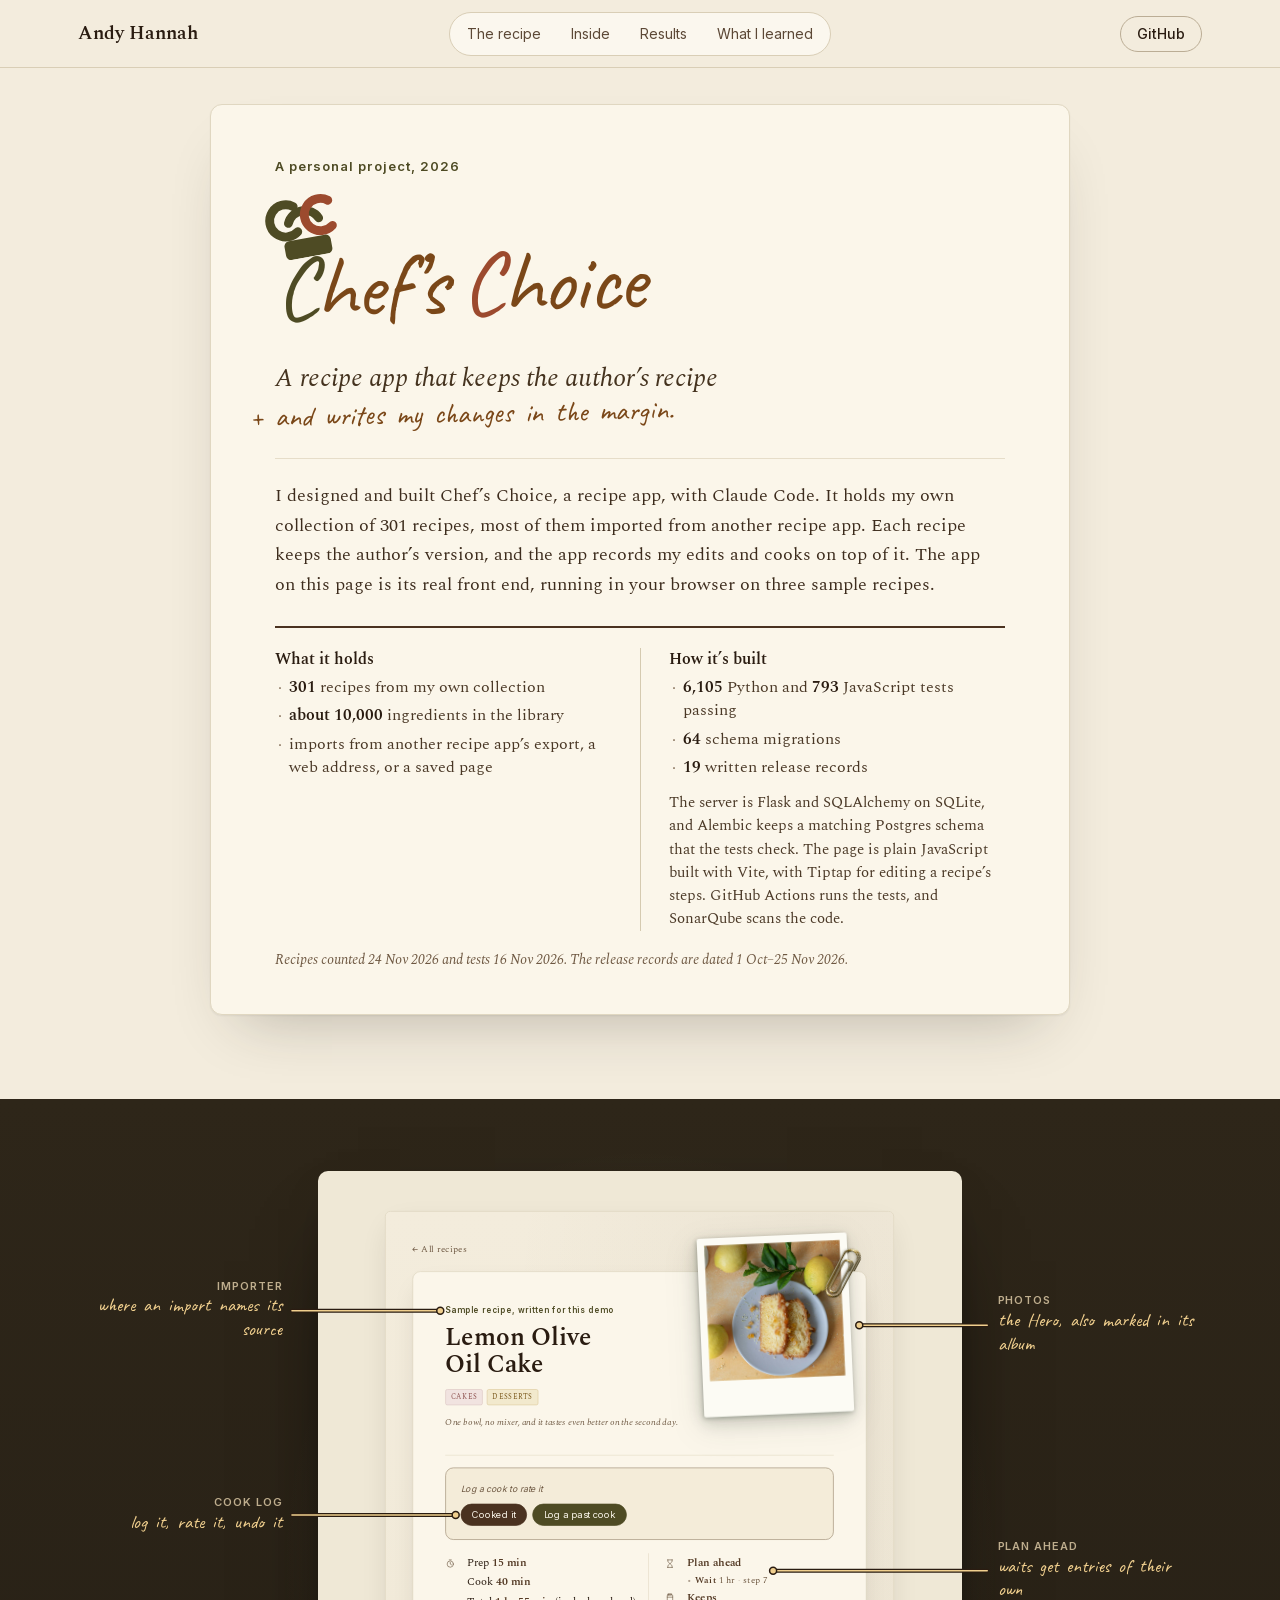
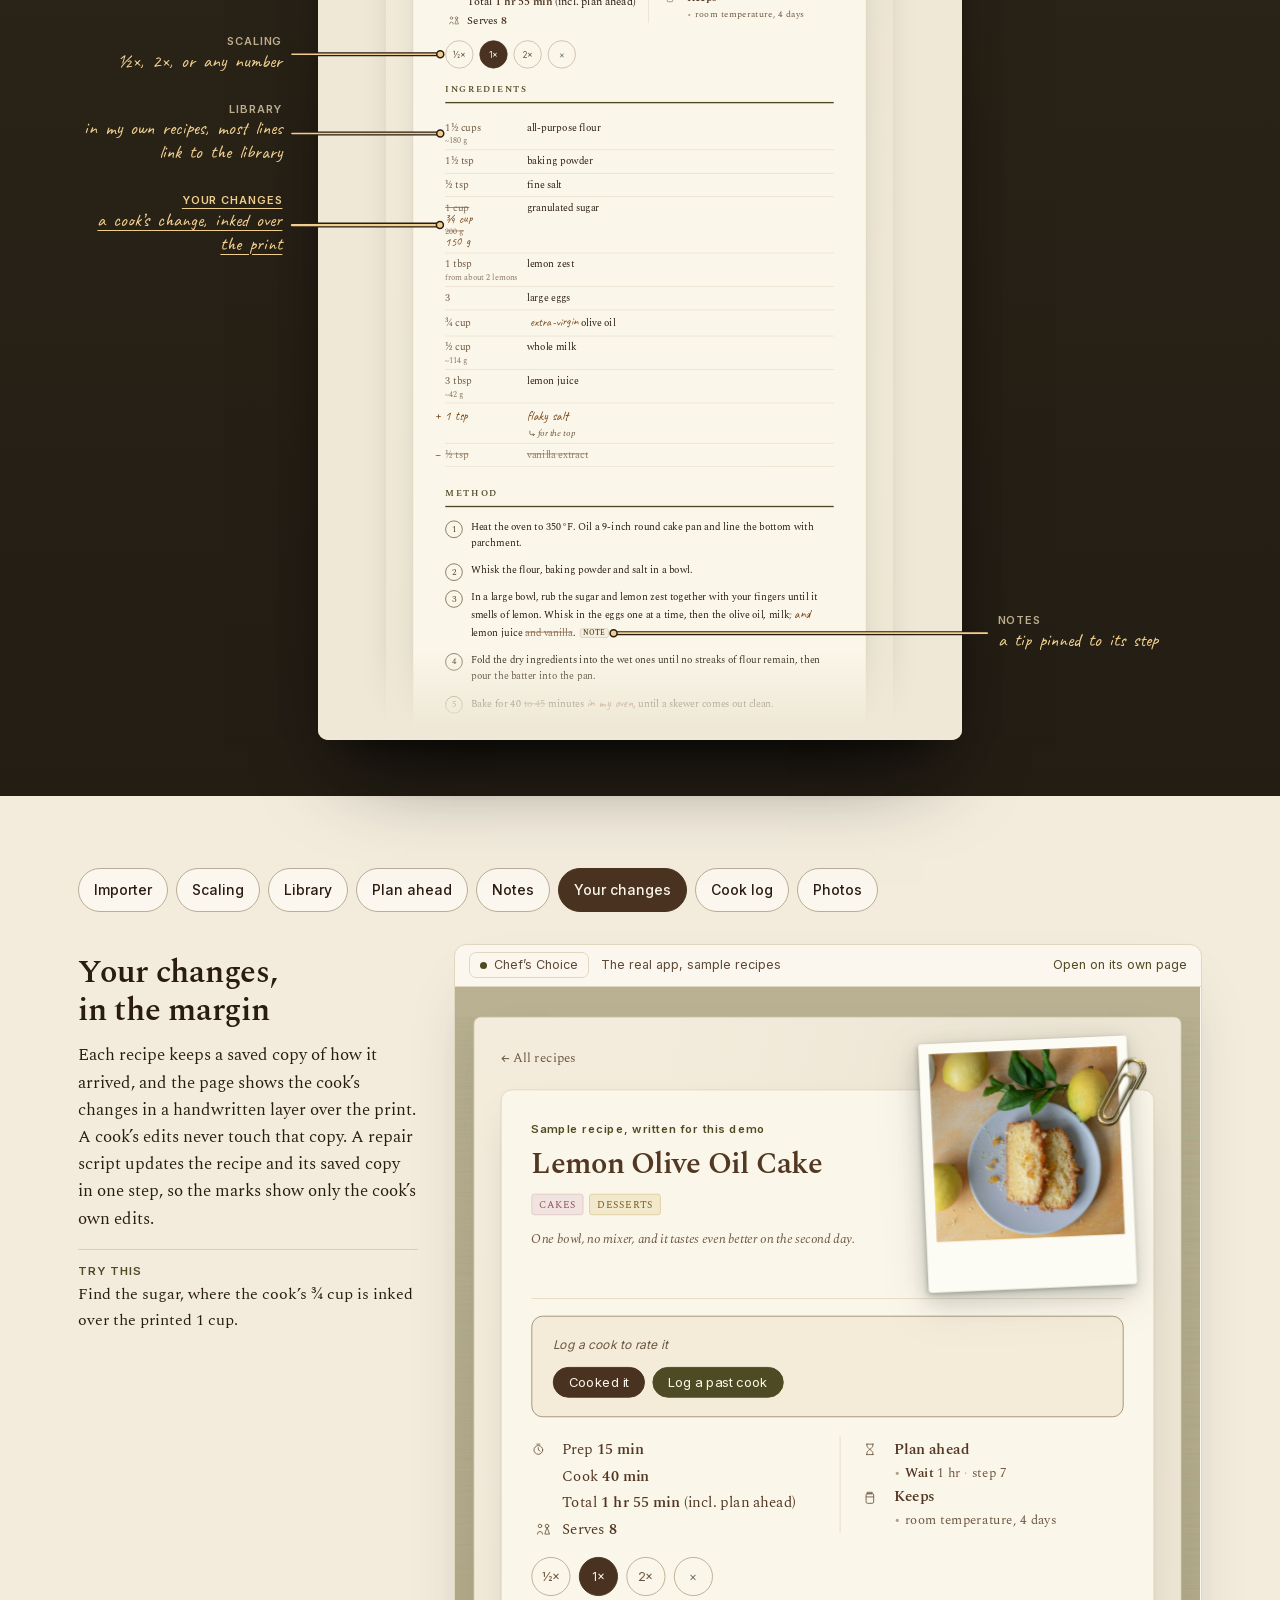
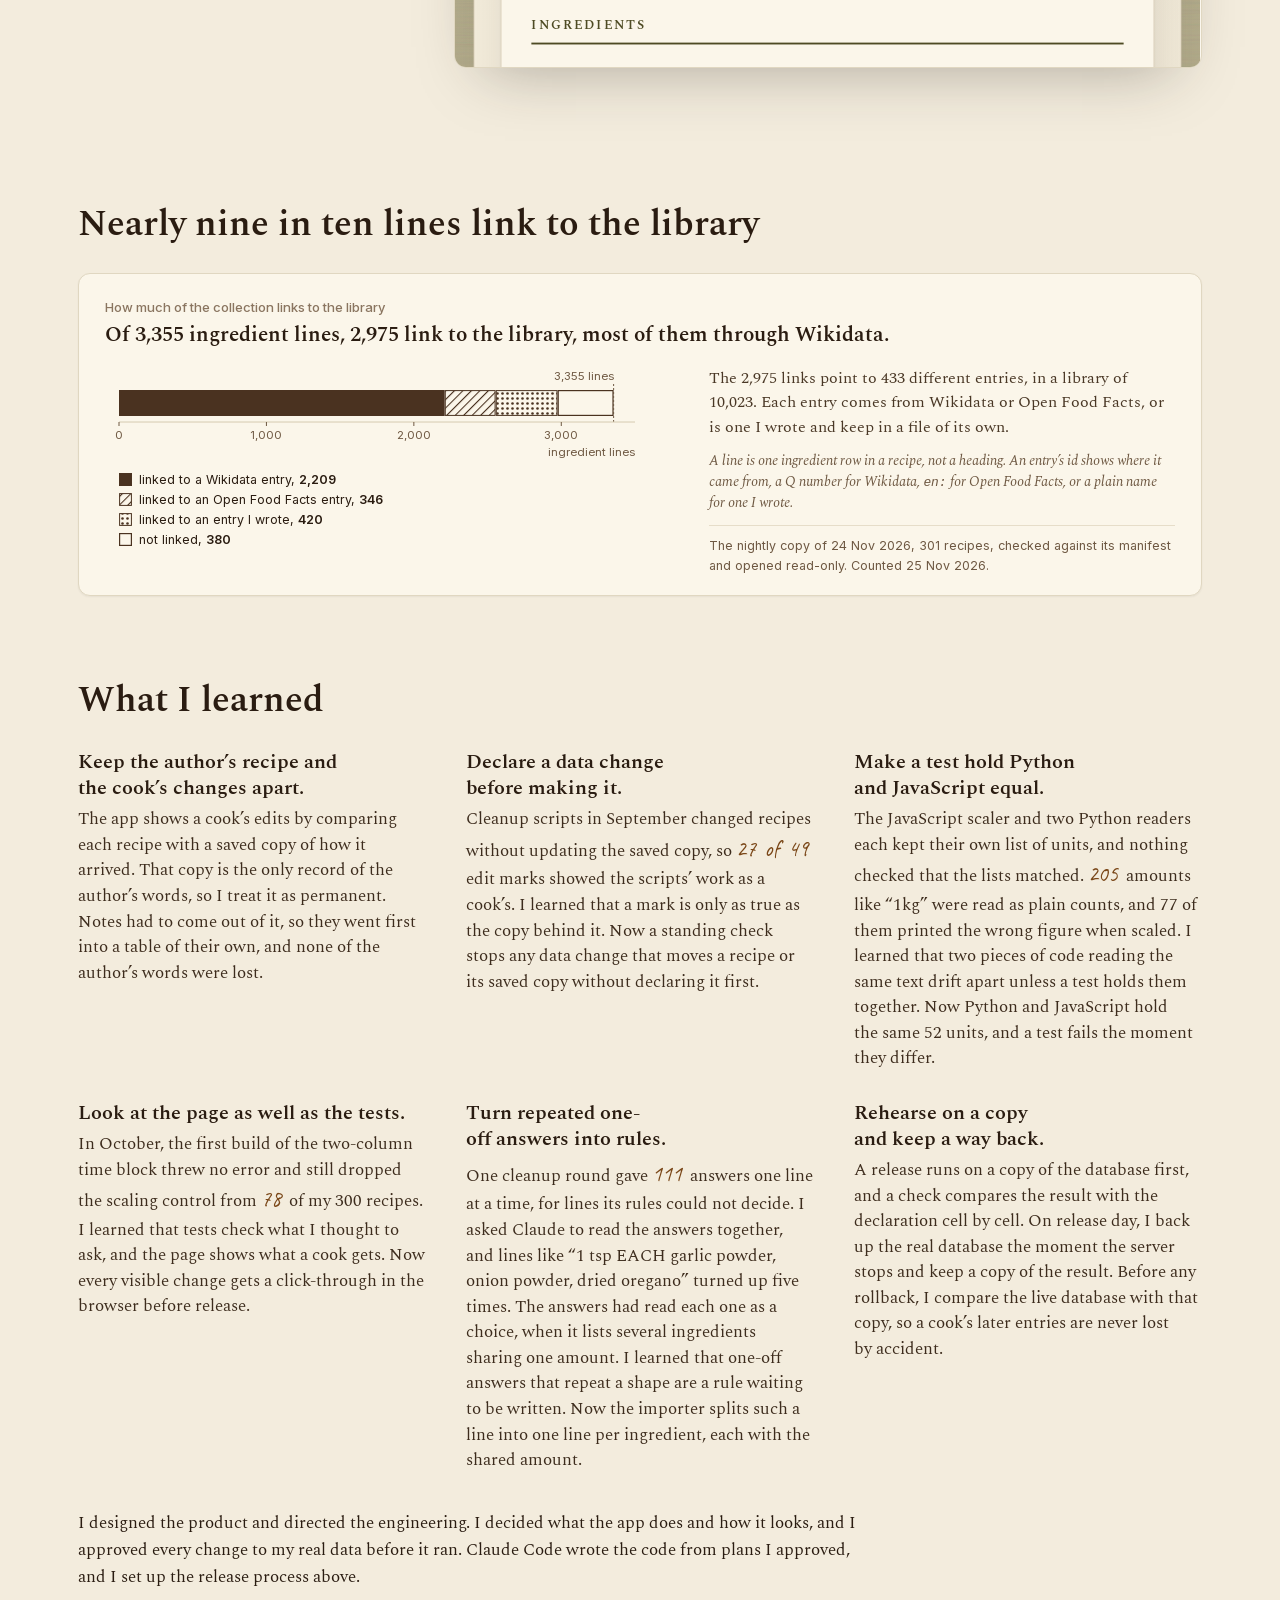
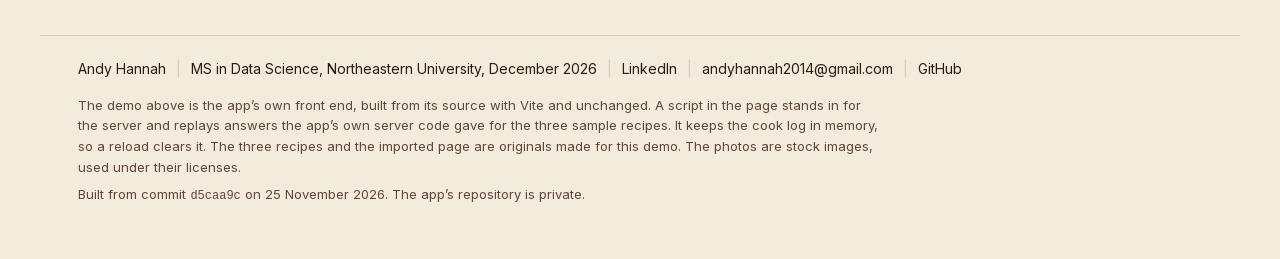
==== index.html @ a5810361 "The Chef's Choice case study and demo, built from d5caa9c Co-Authored-By: Claude Opus 5.5 <noreply@a" ====
<!DOCTYPE html>
<html lang="en">
<head>
<meta charset="UTF-8">
<meta name="viewport" content="width=device-width, initial-scale=1.0">
<title>Chef's Choice</title>
<meta name="description" content="Chef's Choice, a recipe app by Andy Hannah, running on three sample recipes, and what building it taught me.">
<link rel="stylesheet" href="demo/assets/index-CjjXLewe.css">
<link rel="stylesheet" href="demo/fences.css">
<link rel="stylesheet" href="case-study.css">
</head>
<!-- Every class this page adds starts with cs-. The app's stylesheet is loaded too, for the logo,
     the drawing and the fonts, and a class the page shares with it takes the app's rules as well:
     .panel made the Importer view position:fixed, and .tag turned captions into tag pills.
     tests/dom/portfolio.test.js fails on any class here that the app's stylesheet also styles,
     outside the subtrees marked data-cs-app, which are the app's own markup. -->
<body class="cs-page" id="top">
<a class="cs-skip" href="#inside">Skip to the features</a>
<div class="cs-wrap">
  <header class="cs-top">
    <a class="cs-name" href="#top">Andy Hannah</a>
    <nav class="cs-links" aria-label="Sections">
      <a href="#recipe">The recipe</a>
      <a href="#inside">Inside</a>
      <a href="#results">Results</a>
      <a href="#learned">What I learned</a>
    </nav>
    <a class="cs-gh" href="https://github.com/abh5227">GitHub</a>
  </header>

  <main>
  <section class="cs-hero">
    <article class="cs-hx-sheet">
      <p class="cs-hx-src">A personal project, 2026</p>
      <h1 class="cs-hx-title"><span class="cs-vh">Chef&rsquo;s Choice</span><span data-cs-app aria-hidden="true"><span class="wm" style="color:#7a4718"><span class="ch"><span class="wm-cap" style="color:#4E4B24">C</span><span class="mk" style="bottom:calc(0.952em + -0.046em);left:calc(50% + 0.176em);width:0.917em;transform:translateX(-50%) rotate(-9deg)"><svg viewBox="4 12 56 43" style="width:100%;height:auto;display:block" aria-hidden="true"><path d="M 26.8 19.3 A 11 11 0 1 0 26.8 36.7" fill="none" stroke="#4E4B24" stroke-width="6" stroke-linecap="round"/><path d="M 21.5 30 A 11.5 11.5 0 0 1 42.5 30" fill="none" stroke="#4E4B24" stroke-width="6" stroke-linecap="round"/><path d="M 50.8 19.3 A 11 11 0 1 0 50.8 36.7" fill="none" stroke="#9C4A2E" stroke-width="6" stroke-linecap="round"/><rect x="16" y="42" width="32" height="13" rx="3.5" fill="#4E4B24"/></svg></span></span>hef&rsquo;s <span class="wm-cap" style="color:#9C4A2E">C</span>hoice</span></span></h1>
      <p class="cs-hx-note"><span class="cs-hx-print">A recipe app that keeps the author&rsquo;s recipe</span>
        <span class="cs-hx-ink"><span class="cs-hx-plus" aria-hidden="true">+ </span>and writes my changes in the margin.</span></p>
      <p class="cs-hx-lede">I designed and built Chef&rsquo;s Choice, a recipe app, with Claude Code. It holds my own collection of 301 recipes, most of them imported from another recipe app. Each recipe keeps the author&rsquo;s version, and the app records my edits and cooks on top of it. The app on this page is its real front end, running in your browser on three sample recipes.</p>
      <div class="cs-hx-tb">
        <div class="cs-hx-tb-col">
          <p class="cs-hx-tb-lead">What it holds</p>
          <ul>
            <li><b>301</b> recipes from my own collection</li>
            <li><b>about 10,000</b> ingredients in the library</li>
            <li>imports from another recipe app&rsquo;s export, a web address, or a saved page</li>
          </ul>
        </div>
        <div class="cs-hx-tb-col">
          <p class="cs-hx-tb-lead">How it&rsquo;s built</p>
          <ul>
            <li><b>6,105</b> Python and <b>793</b> JavaScript tests passing</li>
            <li><b>64</b> schema migrations</li>
            <li><b>19</b> written release records</li>
          </ul>
          <p class="cs-hx-tb-stack">The server is Flask and SQLAlchemy on SQLite, and Alembic keeps a matching Postgres schema that the tests check. The page is plain JavaScript built with Vite, with Tiptap for editing a recipe&rsquo;s steps. GitHub Actions runs the tests, and SonarQube scans the code.</p>
        </div>
        <p class="cs-hx-tb-foot">Recipes counted 24 Nov 2026 and tests 16 Nov 2026. The release records are dated 1 Oct–25 Nov 2026.</p>
      </div>
    </article>
  </section>

  <section class="cs-drawing" id="recipe" aria-labelledby="recipe-h">
    <h2 class="cs-vh" id="recipe-h">The recipe</h2>
    <div class="cs-dr" data-cs-drawing>
      <figure class="cs-dr-sheet" role="img" aria-label="The lemon olive oil cake&rsquo;s page in the app">
        <div class="cs-dr-art" data-cs-app inert aria-hidden="true"><div class="page recipe-view" style="--cook-count: 0;">
    <a class="back" href="#/">← All recipes</a>
    <div class="recipe-stage">
      <div class="dish-photo polaroid-hero">
    <svg class="clip-defs" width="0" height="0" aria-hidden="true"><defs>
    <linearGradient id="cs-brassA" x1="0.08" y1="0" x2="0.92" y2="0.15">
      <stop offset="0" stop-color="#4a3708"></stop><stop offset=".18" stop-color="#8f6f1e"></stop>
      <stop offset=".40" stop-color="#f6ebc0"></stop><stop offset=".50" stop-color="#e6cd7d"></stop>
      <stop offset=".62" stop-color="#b8902f"></stop><stop offset=".82" stop-color="#6f5314"></stop>
      <stop offset="1" stop-color="#3d2e07"></stop></linearGradient></defs></svg>
    <svg class="clip back" viewBox="0 0 34 86" aria-hidden="true"><g transform="translate(0.5,0.8)" opacity="0.45"><rect x="6" y="5" width="22" height="76" rx="11" fill="none" stroke="#2e2206" stroke-width="2.6" stroke-linejoin="round"></rect><rect x="11" y="22" width="12" height="53" rx="6" fill="none" stroke="#2e2206" stroke-width="2.6" stroke-linejoin="round"></rect></g><g><rect x="6" y="5" width="22" height="76" rx="11" fill="none" stroke="url(#cs-brassA)" stroke-width="2.4" stroke-linejoin="round"></rect><rect x="11" y="22" width="12" height="53" rx="6" fill="none" stroke="url(#cs-brassA)" stroke-width="2.4" stroke-linejoin="round"></rect></g><g transform="translate(-0.5,-0.8)" opacity="0.92"><rect x="6" y="5" width="22" height="76" rx="11" fill="none" stroke="#fffdf2" stroke-width="0.85" stroke-linejoin="round"></rect><rect x="11" y="22" width="12" height="53" rx="6" fill="none" stroke="#fffdf2" stroke-width="0.85" stroke-linejoin="round"></rect></g></svg>
    <div class="edge-contact"></div>
    <figure class="polaroid-wrap"><span class="polaroid">
      <img class="photo" src="demo/images/cooks/60352161f31048bdb522a16dc170209b.jpg" alt="Lemon Olive Oil Cake" loading="lazy" data-album-open="" role="button" tabindex="0" onerror="this.closest('.recipe-stage').classList.add('no-photo'); this.closest('.dish-photo').remove();">
      
      <span class="strip"></span>
    </span></figure>
    <svg class="clip front" viewBox="0 0 34 86" aria-hidden="true"><g transform="translate(0.5,0.8)" opacity="0.45"><rect x="6" y="5" width="22" height="76" rx="11" fill="none" stroke="#2e2206" stroke-width="2.6" stroke-linejoin="round"></rect><rect x="11" y="22" width="12" height="53" rx="6" fill="none" stroke="#2e2206" stroke-width="2.6" stroke-linejoin="round"></rect></g><g><rect x="6" y="5" width="22" height="76" rx="11" fill="none" stroke="url(#cs-brassA)" stroke-width="2.4" stroke-linejoin="round"></rect><rect x="11" y="22" width="12" height="53" rx="6" fill="none" stroke="url(#cs-brassA)" stroke-width="2.4" stroke-linejoin="round"></rect></g><g transform="translate(-0.5,-0.8)" opacity="0.92"><rect x="6" y="5" width="22" height="76" rx="11" fill="none" stroke="#fffdf2" stroke-width="0.85" stroke-linejoin="round"></rect><rect x="11" y="22" width="12" height="53" rx="6" fill="none" stroke="#fffdf2" stroke-width="0.85" stroke-linejoin="round"></rect></g></svg>
    
  </div>
      <div class="detail-card">
        <header class="masthead">
          <div class="masthead-text"><div class="photo-reserve" aria-hidden="true"></div>
        <p class="byline">Sample recipe, written for this demo</p>
        <h1 class="recipe-title">Lemon Olive Oil Cake</h1>
        <p class="cat-tags"><span class="cat-tag cat-dessert">Cakes</span><span class="cat-tag cat-course">Desserts</span></p>
        <div class="headnote"><p class="dek">One bowl, no mixer, and it tastes even better on the second day.</p><button class="dek-more" data-dek-toggle="" hidden="">more</button></div></div>
        </header>
        
        <div class="vitals"><div class="stats cook-block" data-rid="lemon-olive-oil-cake">
    
    <span class="rate-hint">Log a cook to rate it</span>
    <span class="cook-actions">
      <button class="btn" data-cook="">Cooked it</button>
      <button class="btn alt" data-backdate-open="" title="Log a cook on a past date">Log a past cook</button>
      
    </span></div>
        <div class="owner-actions">
          <button class="btn ghost sm" data-copy="">Copy</button>
          <button class="btn ghost sm copy-test" data-copy-test="">Copy as test</button>
          </div></div>
        <div class="recipe-cols">
          <section>
            <div class="above-ing"><div class="time-block two-col"><div class="meta-stack tb-col"><span class="meta-item"><svg class="meta-ico clk" viewBox="0 0 24 24" aria-hidden="true"><circle cx="12" cy="13" r="7.5"></circle><path d="M12 9 V13 L15 15"></path><path d="M9.5 3 H14.5"></path></svg><span>Prep&nbsp;<span class="meta-val">15&nbsp;min</span></span></span><span class="meta-item"><span aria-hidden="true"></span><span>Cook&nbsp;<span class="meta-val">40&nbsp;min</span></span></span><span class="meta-item"><span aria-hidden="true"></span><span>Total&nbsp;<span class="meta-val">1&nbsp;hr 55&nbsp;min</span><span class="meta-note"> (incl. plan ahead)</span></span></span><span class="meta-item"><svg class="meta-ico fig" viewBox="0 0 30 24" aria-hidden="true"><circle cx="9" cy="6" r="3"></circle><path d="M4.5 20 a4.5 4.5 0 0 1 9 0"></path><circle cx="21" cy="6" r="3"></circle><path d="M21 9 L17.2 20 H24.8 Z"></path></svg><span>Serves <span class="serves-count meta-val">8</span></span></span></div><div class="meta-stack tb-col tb-right"><span class="meta-item wait"><svg class="meta-ico hg" viewBox="0 0 24 24" aria-hidden="true"><path d="M6 3 H18"></path><path d="M6 21 H18"></path><path d="M7 3 V6.5 C7 9 12 11 12 12 C12 11 17 9 17 6.5 V3"></path><path d="M7 21 V17.5 C7 15 12 13 12 12 C12 13 17 15 17 17.5 V21"></path></svg><span><span class="meta-lead">Plan&nbsp;ahead</span><ul class="meta-break"><li class="meta-bullet"><span class="meta-do">Wait</span>&nbsp;1&nbsp;hr<span class="meta-sep"> · </span><a class="meta-step" href="#" data-wait-step="7">step 7</a></li></ul></span></span><span class="meta-item wait"><svg class="meta-ico jar" viewBox="0 0 24 24" aria-hidden="true"><path d="M8 2.5 H16 V5 H8 Z"></path><path d="M7.5 5 H16.5 A2 2 0 0 1 18.5 7 V19 A2.5 2.5 0 0 1 16 21.5 H8 A2.5 2.5 0 0 1 5.5 19 V7 A2 2 0 0 1 7.5 5 Z"></path><path d="M5.5 10.5 H18.5"></path></svg><span><span class="meta-lead">Keeps</span><ul class="meta-break"><li class="meta-bullet">room temperature, 4&nbsp;days</li></ul></span></span></div></div><div class="scaler-col"><div class="scale-control" role="group" aria-label="Scale quantities"><button data-scale="0.5" class="">½×</button><button data-scale="1" class="on">1×</button><button data-scale="2" class="">2×</button><input class="scale-custom" type="text" inputmode="decimal" placeholder="×" aria-label="Custom multiplier" value=""></div></div></div>
            <div>
    <div class="col-head"><h2 class="col-title">Ingredients</h2></div>
    <ul class="ingredient-list"><li><span class="amount-cell"><span class="qty">1½ cups</span><span class="weight approx">~180 g</span></span><span class="iname">all-purpose flour</span></li><li><span class="amount-cell"><span class="qty">1½ tsp</span></span><span class="iname">baking powder</span></li><li><span class="amount-cell"><span class="qty">½ tsp</span></span><span class="iname">fine salt</span></li><li class="edited"><span class="amount-cell"><span class="qty"><span class="was">1 cup</span><span class="fix">¾ cup</span></span><span class="qty2 was">200 g</span><span class="fix">150 g</span></span><span class="iname">granulated sugar</span></li><li><span class="amount-cell"><span class="qty">1 tbsp</span><span class="qty2">from about 2 lemons</span></span><span class="iname">lemon zest</span></li><li><span class="amount-cell"><span class="qty">3</span></span><span class="iname">large eggs</span></li><li><span class="amount-cell"><span class="qty">¾ cup</span></span><span class="iname"><span class="fix">extra-virgin</span> olive oil</span></li><li><span class="amount-cell"><span class="qty">½ cup</span><span class="weight approx">~114 g</span></span><span class="iname">whole milk</span></li><li><span class="amount-cell"><span class="qty">3 tbsp</span><span class="weight approx">~42 g</span></span><span class="iname">lemon juice</span></li><li class="added"><span class="amount-cell"><span class="qty">1 tsp</span></span><span class="iname">flaky salt<span class="inote">for the top</span></span></li><li class="removed"><span class="amount-cell"><span class="qty"><span class="was">½ tsp</span></span></span><span class="iname"><span class="was">vanilla extract</span></span></li></ul></div>
          </section>
          <section>
            <h2 class="col-title">Method</h2>
            <ol class="steps"><li class="step"><div class="step-body">Heat the oven to 350°F. Oil a 9-inch round cake pan and line the bottom with parchment.</div></li><li class="step"><div class="step-body">Whisk the flour, baking powder and salt in a bowl.</div></li><li class="step"><div class="step-body">In a large bowl, rub the sugar and lemon zest together with your fingers until it smells of lemon. Whisk in the eggs one at a time, then the olive oil, milk<span class="was">,</span> <span class="fix">and</span> lemon juice <span class="was">and vanilla</span>. <button type="button" class="step-note-marker" aria-expanded="false" aria-controls="cs-note-pop-11" aria-label="a note on this step" data-step-note="11">note</button><span class="step-note-pop" id="cs-note-pop-11" role="dialog" aria-label="a note on this step" hidden=""><span class="step-note-line" data-note="5" data-note-place="pop:11"><span class="note-type">Tip</span><span class="note-words">Rubbing the zest into the sugar releases its oil, and that is where most of the lemon flavor comes from.</span></span></span></div></li><li class="step"><div class="step-body">Fold the dry ingredients into the wet ones until no streaks of flour remain, then pour the batter into the pan.</div></li><li class="step"><div class="step-body">Bake for 40 <span class="was">to 45</span> minutes <span class="fix">in my oven</span>, until a skewer comes out clean.</div></li><li class="step"><div class="step-body"><span class="step-add">Scatter the flaky salt over the top while the cake is still warm.</span></div></li><li class="step"><div class="step-body">Cool in the pan for 15 minutes, then turn it out onto a rack and let it cool completely, about 1 hour.</div></li></ol>
            
            <div class="notes"><h3 class="notes-kind">Step notes</h3><div class="notes-group"><p class="notes-para" data-note="5" data-note-place="section"><span class="note-lead"><a class="meta-step note-lead-step" href="#" data-note-step="3">Step 3</a> · Tip: </span><span class="note-words">Rubbing the zest into the sugar releases its oil, and that is where most of the lemon flavor comes from.</span></p></div><h3 class="notes-kind">Storage</h3><div class="notes-group"><p class="notes-para" data-note="6" data-note-place="section"><span class="note-words">Wrapped well, the cake keeps at room temperature for 4 days.</span></p></div><h3 class="notes-kind">Serving</h3><div class="notes-group"><p class="notes-para" data-note="7" data-note-place="section"><span class="note-words">Serve it plain, or with yogurt and a few berries.</span></p></div></div>
          </section>
        </div>
        <section class="album-section">
    <div class="col-head"><h2 class="col-title">Album</h2></div>
    <div class="album-grid masonry"><div class="album-col"><figure class="album-photo is-hero" data-photo-id="3"><span class="hero-badge">★ Hero</span>
    
    <figcaption class="strip"></figcaption></figure><figure class="album-photo" data-photo-id="7">
    
    <figcaption class="strip"></figcaption></figure></div><div class="album-col"><figure class="album-photo" data-photo-id="4">
    
    <figcaption class="strip"></figcaption></figure></div><div class="album-col"><figure class="album-photo" data-photo-id="5">
    
    <figcaption class="strip"></figcaption></figure></div><div class="album-col"><figure class="album-photo" data-photo-id="6">
    
    <figcaption class="strip"></figcaption></figure></div></div>
    </section>
      </div>
    </div>
    </div></div>
        <div class="cs-dr-fade" aria-hidden="true"></div>
      </figure>
      <svg class="cs-dr-lines" aria-hidden="true"></svg>
      <button type="button" class="cs-callout" tabindex="-1" aria-hidden="true" data-go="importer" data-target=".byline" aria-pressed="false" aria-controls="inside"><span class="cs-callout-k">Importer</span>where an import names its source</button>
      <button type="button" class="cs-callout" tabindex="-1" aria-hidden="true" data-go="scaling" data-target=".scale-control" aria-pressed="false" aria-controls="inside"><span class="cs-callout-k">Scaling</span>&frac12;&times;, 2&times;, or any number</button>
      <button type="button" class="cs-callout" tabindex="-1" aria-hidden="true" data-go="library" data-target=".ingredient-list > li:not(.edited):not(.added):not(.removed)" aria-pressed="false" aria-controls="inside"><span class="cs-callout-k">Library</span>in my own recipes, most lines link to the library</button>
      <button type="button" class="cs-callout" tabindex="-1" aria-hidden="true" data-go="waits" data-target=".meta-item.wait" aria-pressed="false" aria-controls="inside"><span class="cs-callout-k">Plan ahead</span>waits get entries of their own</button>
      <button type="button" class="cs-callout" tabindex="-1" aria-hidden="true" data-go="notes" data-target=".step-note-marker" aria-pressed="false" aria-controls="inside"><span class="cs-callout-k">Notes</span>a tip pinned to its step</button>
      <button type="button" class="cs-callout" tabindex="-1" aria-hidden="true" data-go="edits" data-target=".ingredient-list > li.edited" aria-pressed="false" aria-controls="inside"><span class="cs-callout-k">Your changes</span>a cook&rsquo;s change, inked over the print</button>
      <button type="button" class="cs-callout" tabindex="-1" aria-hidden="true" data-go="cooklog" data-target=".cook-actions" aria-pressed="false" aria-controls="inside"><span class="cs-callout-k">Cook log</span>log it, rate it, undo it</button>
      <button type="button" class="cs-callout" tabindex="-1" aria-hidden="true" data-go="photos" data-target=".polaroid-hero .polaroid" aria-pressed="false" aria-controls="inside"><span class="cs-callout-k">Photos</span>the Hero, also marked in its album</button>
    </div>
  </section>

  <section class="cs-inside" id="inside" tabindex="-1" aria-labelledby="inside-h">
    <h2 class="cs-vh" id="inside-h">Inside the app</h2>
    <div class="cs-chips" role="group" aria-label="Features">
      <button type="button" class="cs-chip" data-go="importer" aria-pressed="false">Importer</button>
      <button type="button" class="cs-chip" data-go="scaling" aria-pressed="false">Scaling</button>
      <button type="button" class="cs-chip" data-go="library" aria-pressed="false">Library</button>
      <button type="button" class="cs-chip" data-go="waits" aria-pressed="false">Plan ahead</button>
      <button type="button" class="cs-chip" data-go="notes" aria-pressed="false">Notes</button>
      <button type="button" class="cs-chip" data-go="edits" aria-pressed="false">Your changes</button>
      <button type="button" class="cs-chip" data-go="cooklog" aria-pressed="false">Cook log</button>
      <button type="button" class="cs-chip" data-go="photos" aria-pressed="false">Photos</button>
    </div>
    <div class="cs-inside-grid">
      <div class="cs-cap">
        <div class="cs-sc" data-show="importer" hidden>
          <h3 tabindex="-1">An importer that fixes by rule</h3>
          <p>Recipes come in from another recipe app&rsquo;s export, a web address, or a page saved from a site that blocks importers. Each cleanup is a rule in code, so the same fix reaches every recipe I already have and every one I import next. The app flags any line no rule can decide, so a person checks it and the importer never guesses.</p>
          <p class="cs-try"><span class="cs-try-k">Try this</span> Pick a line with a bar down its left edge, and find its reason in the list under the table.</p>
        </div>
        <div class="cs-sc" data-show="scaling" data-sample="1" data-sel=".scale-control" hidden>
          <h3 tabindex="-1">Scaling that reads like a cook</h3>
          <p>Halve the cake and &frac34; cup of oil becomes 6 tbsp, while 1 tbsp of zest becomes 1&frac12; tsp. Eggs, bay leaves, and chicken thighs stay whole. The same rules run in Python on the server and in JavaScript on the page. A test checks that both sides use the same numbers and unit names, so the two never print different amounts.</p>
          <p class="cs-try"><span class="cs-try-k">Try this</span> Press &frac12;&times; and watch &frac34; cup of oil become 6 tbsp.</p>
        </div>
        <div class="cs-sc" data-show="library" hidden>
          <h3 tabindex="-1">An ingredient library that knows what cooks call things</h3>
          <p>The app matches recipe lines to a library of about 10,000 ingredients, drawn mostly from Wikidata and Open Food Facts. Nearly 6,000 of them link to a Wikidata entry. The library also knows other names cooks use, so &ldquo;green onion&rdquo; finds scallion, &ldquo;confectioners&rsquo; sugar&rdquo; finds powdered sugar, and &ldquo;gochugaru&rdquo; finds Korean red pepper flakes.</p>
        </div>
        <div class="cs-sc" data-show="waits" data-sample="2" data-sel=".time-block" hidden>
          <h3 tabindex="-1">Waits shown before the first step</h3>
          <p>The app stores marinating, chilling, rising, and soaking as entries of their own, and each one can link to the step it belongs to. The Total counts the waits that always apply. An optional wait, like the beans&rsquo; overnight soak, gets a second total of its own, so a cook can see what that path costs.</p>
          <p class="cs-try"><span class="cs-try-k">Try this</span> Compare the Total, 1 hr 40 min, with the line under it, which adds the overnight soak.</p>
        </div>
        <div class="cs-sc" data-show="notes" data-sample="0" data-sel=".step-note-marker" hidden>
          <h3 tabindex="-1">Notes that belong to steps</h3>
          <p>A note has a type and can belong to a step. It shows as a tag on that step and again under Step notes. A note that mentions &ldquo;step 2&rdquo; links to that step, and the link follows it when a cook reorders the steps.</p>
          <p class="cs-try"><span class="cs-try-k">Try this</span> Press the NOTE tag on step 5 to open the tip about chicken breasts.</p>
        </div>
        <div class="cs-sc" data-show="edits" data-sample="1" data-sel=".ingredient-list li.edited, .ingredient-list li.added, .ingredient-list li.removed" data-all hidden>
          <h3 tabindex="-1">Your changes, in the margin</h3>
          <p>Each recipe keeps a saved copy of how it arrived, and the page shows the cook&rsquo;s changes in a handwritten layer over the print. A cook&rsquo;s edits never touch that copy. A repair script updates the recipe and its saved copy in one step, so the marks show only the cook&rsquo;s own edits.</p>
          <p class="cs-try"><span class="cs-try-k">Try this</span> Find the sugar, where the cook&rsquo;s &frac34; cup is inked over the printed 1 cup.</p>
        </div>
        <div class="cs-sc" data-show="cooklog" data-sample="0" data-sel=".cook-block" hidden>
          <h3 tabindex="-1">A rating belongs to a cook</h3>
          <p>Cooked it logs today&rsquo;s cook in one tap. Log a past cook takes a date from a calendar and a rating in half stars. The recipe shows the average of the rated cooks, and a cook left unrated does not pull the average down. Undo takes the last cook back off.</p>
          <p class="cs-try"><span class="cs-try-k">Try this</span> Press Cooked it, rate the cook, then press Undo to take it back off.</p>
        </div>
        <div class="cs-sc" data-show="photos" data-sample="1" data-sel=".album-section" hidden>
          <h3 tabindex="-1">An album for every dish</h3>
          <p>Every photo of a dish goes in its album, at the foot of the recipe. The album is a mosaic that keeps each photo whole, at its own shape, in the order the cook set. One photo is the Hero, the recipe&rsquo;s cover, which sits at the top as a Polaroid and carries a &#9733; Hero mark in the album.</p>
          <p class="cs-try"><span class="cs-try-k">Try this</span> Find the &#9733; Hero mark in the album, then click that photo to see it large.</p>
        </div>
      </div>
      <div class="cs-view">
        <div class="cs-sc cs-aw" data-show="app" hidden>
          <div class="cs-aw-bar"><span class="cs-aw-chip"><i></i>Chef&rsquo;s Choice</span><span class="cs-aw-note">The real app, sample recipes</span><a class="cs-aw-open" href="demo/index.html" data-open="frame">Open on its own page</a></div>
          <div class="cs-aw-fit" data-cs-app><iframe class="cs-aw-frame" title="Chef's Choice, running on three sample recipes"></iframe></div>
        </div>
        <p class="cs-sc cs-aw-phone" data-show="app" hidden><a href="demo/index.html" data-open="phone">Open the app at this feature</a></p>
        <div class="cs-sc cs-panel" data-show="importer" hidden>
          <p>This page was written for this demo and run through the app&rsquo;s saved-page importer, the same code a cook&rsquo;s upload runs. On the left are its ingredient lines as published. On the right is what the app stored.</p>
          <div class="cs-imp-scroll">
          <table class="cs-imp">
      <thead><tr><th scope="col">On the page</th><th scope="col">Stored by the app</th></tr></thead>
      <tbody>
        <tr><td class="cs-imp-in">2 Tbsp. olive oil</td><td class="cs-imp-out"><span class="cs-imp-amt">2 Tbsp</span> olive oil</td></tr>
        <tr class="cs-imp-flagged"><td class="cs-imp-in">1 large onion , diced</td><td class="cs-imp-out"><span class="cs-imp-amt">1 large</span> onion, <span class="cs-imp-note">diced</span></td></tr>
        <tr><td class="cs-imp-in">3 cloves garlic, minced</td><td class="cs-imp-out"><span class="cs-imp-amt">3 cloves</span> garlic, <span class="cs-imp-note">minced</span></td></tr>
        <tr class="cs-imp-flagged"><td class="cs-imp-in">1 tsp Smoked Sweet Paprika</td><td class="cs-imp-out"><span class="cs-imp-amt">1 tsp</span> Smoked Sweet Paprika</td></tr>
        <tr><td class="cs-imp-in">½ tsp. ground cumin</td><td class="cs-imp-out"><span class="cs-imp-amt">½ tsp</span> ground cumin</td></tr>
        <tr><td class="cs-imp-in">2 (15 oz.) cans chickpeas, drained and rinsed</td><td class="cs-imp-out"><span class="cs-imp-amt">2 cans</span> chickpeas <span class="cs-imp-second">(stored weight: 425 g each)</span>, <span class="cs-imp-note">drained and rinsed</span></td></tr>
        <tr><td class="cs-imp-in">1 can (14 oz) crushed tomatoes</td><td class="cs-imp-out"><span class="cs-imp-amt">1 can</span> crushed tomatoes <span class="cs-imp-second">(14 oz)</span> <span class="cs-imp-second">(stored weight: 397 g)</span></td></tr>
        <tr><td class="cs-imp-in">2 cups vegetable broth (or water (plus more as needed))</td><td class="cs-imp-out"><span class="cs-imp-amt">2 cups</span> vegetable broth, <span class="cs-imp-note">or water, plus more as needed</span></td></tr>
        <tr><td class="cs-imp-in">5 oz baby spinach</td><td class="cs-imp-out"><span class="cs-imp-amt">5 oz</span> baby spinach</td></tr>
        <tr class="cs-imp-heading"><td class="cs-imp-in"></td><td class="cs-imp-out">OPTIONAL</td></tr>
        <tr class="cs-imp-flagged"><td class="cs-imp-in">Optional: 1/2 lemon, juiced</td><td class="cs-imp-out">1/2 lemon, <span class="cs-imp-note">juiced</span></td></tr>
        <tr class="cs-imp-flagged"><td class="cs-imp-in">salt and black pepper , to taste</td><td class="cs-imp-out">salt and black pepper, <span class="cs-imp-note">to taste</span></td></tr>
      </tbody>
    </table>
    <table class="cs-imp">
      <thead><tr><th scope="col">Method on the page</th><th scope="col">Stored by the app</th></tr></thead>
      <tbody>
        <tr><td class="cs-imp-in">Step 1: Heat the oil in a wide pot over medium heat. Add the onion and cook for 6 to 8 minutes, until soft.</td><td class="cs-imp-out">Heat the oil in a wide pot over medium heat. Add the onion and cook for 6 to 8 minutes, until soft.</td></tr>
        <tr><td class="cs-imp-in">Step 2: Stir in the garlic, paprika and cumin and cook for 1 minute.</td><td class="cs-imp-out">Stir in the garlic, paprika and cumin and cook for 1 minute.</td></tr>
        <tr><td class="cs-imp-in">Step 3: Add the chickpeas, tomatoes and broth. Simmer for 10 minutes, mashing a few chickpeas against the side of the pot to thicken it.</td><td class="cs-imp-out">Add the chickpeas, tomatoes and broth. Simmer for 10 minutes, mashing a few chickpeas against the side of the pot to thicken it.</td></tr>
        <tr><td class="cs-imp-in">Step 4: Stir in the spinach a handful at a time until it wilts. Season with salt, pepper and lemon.</td><td class="cs-imp-out">Stir in the spinach a handful at a time until it wilts. Season with salt, pepper and lemon.</td></tr>
      </tbody>
    </table>
    <p>The import left these flags in the review list, each with the reason the app gives, in its own words. A flagged line has a thin bar down the left edge of its stored text.</p>
    <ul class="cs-imp-flags">
      <li><strong>onion</strong> <code>cleaned_space_before_comma</code><br><q>removed a space before a comma — publisher artifact</q></li>
      <li><strong>1/2 lemon</strong> <code>ambiguous_section</code><br><q>no amount and not clearly a section — suggest ingredient</q></li>
      <li><strong>salt and black pepper</strong> <code>cleaned_space_before_comma</code><br><q>removed a space before a comma — publisher artifact</q></li>
      <li><strong>salt and black pepper</strong> <code>ambiguous_section</code><br><q>no amount and not clearly a section — suggest ingredient</q></li>
      <li><strong>1/2 lemon</strong> <code>ingredient_optional_grouped</code><br><q>the line opened &quot;Optional:&quot;, so it was moved under an Optional ingredient heading and the prefix was removed. The word was doing a heading's job on every line instead of once above them</q></li>
      <li><strong>Smoked Sweet Paprika</strong> <code>ingredient_name_title_cased</code><br><q>the name is title-cased, so which of its later words are names is a question no rule can answer and the name was left exactly as written for a person to decide ('Smoked Sweet Paprika')</q></li>
    </ul>
          </div>
        </div>
        <div class="cs-sc cs-panel" data-show="library" hidden>
          <p>There is nothing to open here. The three sample recipes are originals made for this demo, and none of their lines link to the library.</p>
        </div>
      </div>
    </div>
  </section>

  <section class="cs-results" id="results" aria-labelledby="results-h">
    <h2 id="results-h">Nearly nine in ten lines link to the library</h2>
    <div class="cs-rs">
      <article class="cs-rc" data-card="library">
        <p class="cs-rc-k">How much of the collection links to the library</p>
        <h3>Of 3,355 ingredient lines, 2,975 link to the library, most of them through Wikidata.</h3>
        <div class="cs-rc-chart"><svg viewBox="0 0 560 182" width="560" height="182" aria-hidden="true" focusable="false"><defs><pattern id="cs-hatch" width="6" height="6" patternUnits="userSpaceOnUse" patternTransform="rotate(45)"><rect width="6" height="6" fill="#fbf6ea"/><line x1="0" y1="0" x2="0" y2="6" stroke="#4a3220" stroke-width="2.2"/></pattern><pattern id="cs-dots" width="5" height="5" patternUnits="userSpaceOnUse"><rect width="5" height="5" fill="#fbf6ea"/><circle cx="2.5" cy="2.5" r="1.3" fill="#4a3220"/></pattern></defs><rect x="14" y="24" width="325.6697142857143" height="26" fill="#4a3220"/><rect x="340.2697142857143" y="24.6" width="49.81028571428571" height="24.8" fill="url(#cs-hatch)" stroke="#4a3220" stroke-width="1"/><rect x="391.28000000000003" y="24.6" width="60.719999999999956" height="24.8" fill="url(#cs-dots)" stroke="#4a3220" stroke-width="1"/><rect x="453.2" y="24.6" width="54.82285714285716" height="24.8" fill="none" stroke="#4a3220" stroke-width="1.2"/><line x1="508.62285714285713" x2="508.62285714285713" y1="18" y2="56" stroke="#6e5842" stroke-dasharray="2 2"/><text x="508.62285714285713" y="14" text-anchor="end" font-size="11.5" font-weight="400" fill="#6e5842">3,355 lines</text><line x1="14" x2="530" y1="56" y2="56" stroke="#d5cab0"/><line x1="14" x2="14" y1="56" y2="60" stroke="#6e5842"/><text x="14" y="73" text-anchor="middle" font-size="11.5" font-weight="400" fill="#6e5842">0</text><line x1="161.42857142857142" x2="161.42857142857142" y1="56" y2="60" stroke="#6e5842"/><text x="161.42857142857142" y="73" text-anchor="middle" font-size="11.5" font-weight="400" fill="#6e5842">1,000</text><line x1="308.85714285714283" x2="308.85714285714283" y1="56" y2="60" stroke="#6e5842"/><text x="308.85714285714283" y="73" text-anchor="middle" font-size="11.5" font-weight="400" fill="#6e5842">2,000</text><line x1="456.2857142857143" x2="456.2857142857143" y1="56" y2="60" stroke="#6e5842"/><text x="456.2857142857143" y="73" text-anchor="middle" font-size="11.5" font-weight="400" fill="#6e5842">3,000</text><text x="530" y="90" text-anchor="end" font-size="11.5" font-weight="400" fill="#6e5842">ingredient lines</text><rect x="14" y="107" width="13" height="13" fill="#4a3220"/><text x="34" y="118" text-anchor="start" font-size="12.5" font-weight="400" fill="#2a1c11">linked to a Wikidata entry, <tspan font-weight="600">2,209</tspan></text><rect x="14.6" y="127.6" width="11.8" height="11.8" fill="url(#cs-hatch)" stroke="#4a3220" stroke-width="1"/><text x="34" y="138" text-anchor="start" font-size="12.5" font-weight="400" fill="#2a1c11">linked to an Open Food Facts entry, <tspan font-weight="600">346</tspan></text><rect x="14.6" y="147.6" width="11.8" height="11.8" fill="url(#cs-dots)" stroke="#4a3220" stroke-width="1"/><text x="34" y="158" text-anchor="start" font-size="12.5" font-weight="400" fill="#2a1c11">linked to an entry I wrote, <tspan font-weight="600">420</tspan></text><rect x="14.6" y="167.6" width="11.8" height="11.8" fill="none" stroke="#4a3220" stroke-width="1.2"/><text x="34" y="178" text-anchor="start" font-size="12.5" font-weight="400" fill="#2a1c11">not linked, <tspan font-weight="600">380</tspan></text></svg><p class="cs-vh">Of 3,355 ingredient lines, 2,209 link to a Wikidata entry. 346 link to an Open Food Facts entry, and 420 to an entry I wrote. 380 lines are not linked.</p></div>
        <div class="cs-rc-text">
          <p class="cs-rc-body">The 2,975 links point to 433 different entries, in a library of 10,023. Each entry comes from Wikidata or Open Food Facts, or is one I wrote and keep in a file of its own.</p>
          <p class="cs-rc-note">A line is one ingredient row in a recipe, not a heading. An entry&rsquo;s id shows where it came from, a Q number for Wikidata, <code>en:</code> for Open Food Facts, or a plain name for one I wrote.</p>
          <p class="cs-rc-src">The nightly copy of 24 Nov 2026, 301 recipes, checked against its manifest and opened read-only. Counted 25 Nov 2026.</p>
        </div>
      </article>
    </div>
  </section>

  <section class="cs-learned" id="learned" aria-labelledby="learned-h">
    <h2 id="learned-h">What I learned</h2>
    <div class="cs-ls">
      <div class="cs-l">
        <h3>Keep the author&rsquo;s recipe and the cook&rsquo;s changes apart.</h3>
        <p>The app shows a cook&rsquo;s edits by comparing each recipe with a saved copy of how it arrived. That copy is the only record of the author&rsquo;s words, so I treat it as permanent. Notes had to come out of it, so they went first into a table of their own, and none of the author&rsquo;s words were lost.</p>
      </div>
      <div class="cs-l">
        <h3>Declare a data change before making it.</h3>
        <p>Cleanup scripts in September changed recipes without updating the saved copy, so <span class="cs-fig">27 of 49</span> edit marks showed the scripts&rsquo; work as a cook&rsquo;s. I learned that a mark is only as true as the copy behind it. Now a standing check stops any data change that moves a recipe or its saved copy without declaring it first.</p>
      </div>
      <div class="cs-l">
        <h3>Make a test hold Python and JavaScript equal.</h3>
        <p>The JavaScript scaler and two Python readers each kept their own list of units, and nothing checked that the lists matched. <span class="cs-fig">205</span> amounts like &ldquo;1kg&rdquo; were read as plain counts, and 77 of them printed the wrong figure when scaled. I learned that two pieces of code reading the same text drift apart unless a test holds them together. Now Python and JavaScript hold the same 52 units, and a test fails the moment they differ.</p>
      </div>
      <div class="cs-l">
        <h3>Look at the page as well as the tests.</h3>
        <p>In October, the first build of the two-column time block threw no error and still dropped the scaling control from <span class="cs-fig">78</span> of my 300 recipes. I learned that tests check what I thought to ask, and the page shows what a cook gets. Now every visible change gets a click-through in the browser before release.</p>
      </div>
      <div class="cs-l">
        <h3>Turn repeated one-off answers into rules.</h3>
        <p>One cleanup round gave <span class="cs-fig">111</span> answers one line at a time, for lines its rules could not decide. I asked Claude to read the answers together, and lines like &ldquo;1 tsp EACH garlic powder, onion powder, dried oregano&rdquo; turned up five times. The answers had read each one as a choice, when it lists several ingredients sharing one amount. I learned that one-off answers that repeat a shape are a rule waiting to be written. Now the importer splits such a line into one line per ingredient, each with the shared amount.</p>
      </div>
      <div class="cs-l">
        <h3>Rehearse on a copy and keep a way back.</h3>
        <p>A release runs on a copy of the database first, and a check compares the result with the declaration cell by cell. On release day, I back up the real database the moment the server stops and keep a copy of the result. Before any rollback, I compare the live database with that copy, so a cook&rsquo;s later entries are never lost by accident.</p>
      </div>
    </div>
    <p class="cs-role">I designed the product and directed the engineering. I decided what the app does and how it looks, and I approved every change to my real data before it ran. Claude Code wrote the code from plans I approved, and I set up the release process above.</p>
  </section>
  </main>

  <footer class="cs-foot">
    <p class="cs-frow"><span>Andy Hannah</span><span class="cs-fbar" aria-hidden="true">|</span><span>MS in Data Science, Northeastern University, December 2026</span><span class="cs-fbar" aria-hidden="true">|</span><a href="https://www.linkedin.com/in/andy-hannah/">LinkedIn</a><span class="cs-fbar" aria-hidden="true">|</span><a href="mailto:andyhannah2014@gmail.com">andyhannah2014@gmail.com</a><span class="cs-fbar" aria-hidden="true">|</span><a href="https://github.com/abh5227">GitHub</a></p>
    <p>The demo above is the app&rsquo;s own front end, built from its source with Vite and unchanged. A script in the page stands in for the server and replays answers the app&rsquo;s own server code gave for the three sample recipes. It keeps the cook log in memory, so a reload clears it. The three recipes and the imported page are originals made for this demo. The photos are stock images, used under their licenses.</p>
    <p>Built from commit <code>d5caa9c</code> on 25 November 2026. The app&rsquo;s repository is private.</p>
  </footer>
</div>
<script id="cs-slugs" type="application/json">["yogurt-marinated-chicken-with-charred-onions","lemon-olive-oil-cake","a-pot-of-black-beans"]</script>
<script src="case-study.js"></script>
</body>
</html>
---- demo/assets/index-CjjXLewe.css ----
@font-face{font-family:Inter;font-style:normal;font-weight:100 900;font-display:swap;src:url(./inter-8kRkwJBP.woff2)format("woff2")}@font-face{font-family:Caveat;font-style:normal;font-weight:400 700;font-display:swap;src:url(./caveat-DkGmdmZw.woff2)format("woff2")}@font-face{font-family:Kalam;font-style:normal;font-weight:400;font-display:swap;src:url(./kalam-BM-2_irl.woff2)format("woff2")}@font-face{font-family:Spectral;font-style:normal;font-weight:400;font-display:swap;src:url(./spectral-regular-CY4aGJy8.woff2)format("woff2")}@font-face{font-family:Spectral;font-style:normal;font-weight:500;font-display:swap;src:url(./spectral-medium-BqWbvVxH.woff2)format("woff2")}@font-face{font-family:Spectral;font-style:normal;font-weight:600;font-display:swap;src:url(./spectral-semibold-BIuVSbYX.woff2)format("woff2")}@font-face{font-family:Spectral;font-style:italic;font-weight:400;font-display:swap;src:url(./spectral-italic-CKK7qxyt.woff2)format("woff2")}:root{--backdrop:#d2cab9;--paper:#efe8d6;--paper-edge:#e0d7c1;--card:#fbf6ea;--polaroid:#fcfbf4;--ink:#523823;--ink-soft:#6e5842;--green:#4e4b24;--green-lift:#6a663a;--btn-fill:#4a3220;--btn-fill-lift:#5c4129;--hand:#9c4a2e;--ink-pen:#7a4718;--rule:#d5cab0;--rule-soft:#e6ddc9;--border-defined:#a19179;--fill-card:#f4ecd9;--fill-surface:#f6efdf;--border-scaler:#bbad95;--ochre:#a97c2e;--danger:#9a3b34;--font-serif:"Spectral", Georgia, "Times New Roman", serif;--font-title:var(--font-serif);--font-mono:var(--font-serif);--font-sans:"Inter", system-ui, -apple-system, "Segoe UI", Helvetica, Arial, sans-serif;--font-hand:"Kalam", "Caveat", cursive;--fs-title:clamp(28px, 4vw, 38px);--fs-headnote:16px;--fs-descr:14px;--fs-body:18.5px;--fs-amount:15px;--fs-label:12px;--fs-section-label:13px;--fs-step-sub:12px;--fs-ing-sub:13px;--fs-ing-figure-sub:12px;--ie-qty:2.8rem;--ie-unit:4.5rem;--ie-second:1.3rem;--ie-amount:calc(var(--ie-qty) + var(--ie-unit) + var(--ie-second) + 12px);--fs-label-sm:11px;--fs-label-xs:10.5px;--fs-label-xxs:10px;--rtools-gutter:62px;--s1:4px;--s2:8px;--s3:12px;--s4:16px;--s5:24px;--s6:32px;--s7:48px;--s8:72px;--page-measure:760px;--hand-gutter:0px;--col-amount:7rem;--col-weight:3.5rem;--berry:var(--green);--berry-lift:var(--green-lift);--amber:var(--ochre);--line:var(--rule);--line-soft:var(--rule-soft);--display:var(--font-serif);--body:var(--font-serif)}*{box-sizing:border-box}body{background-color:var(--backdrop);color:var(--ink);font-family:var(--font-serif);font-size:var(--fs-body);-webkit-font-smoothing:antialiased;text-rendering:optimizelegibility;background-image:radial-gradient(100% 60% at 50% 0,#462d0f09,#0000 60%),linear-gradient(#d6cfbf,#cdc5b3);margin:0;line-height:1.6}.page{max-width:920px;margin:0 auto;padding:clamp(24px,5vw,56px) clamp(20px,5vw,44px) 96px}.page.recipe-view{max-width:calc(var(--page-measure) + var(--hand-gutter));background-color:var(--paper);border:1px solid var(--paper-edge);background-image:radial-gradient(120% 80% at 86% 10%,#462d0f0b,#0000 52%),radial-gradient(55% 45% at 10% 96%,#4e4b240f,#0000 60%),linear-gradient(#f3ecdc,#ece4d0);border-radius:8px;margin:clamp(0px,4vw,40px) auto;padding:clamp(20px,3.5vw,40px);box-shadow:0 1px 1px #28231e0d,0 16px 44px -14px #28231e29}body.recipe-bg{background:linear-gradient(#b9b191,#a7a07e);min-height:100vh;position:relative}body.recipe-bg:before{content:"";z-index:0;pointer-events:none;opacity:.13;mix-blend-mode:multiply;background-image:url("data:image/svg+xml,%3Csvg xmlns='http://www.w3.org/2000/svg' width='200' height='200'%3E%3Cfilter id='l'%3E%3CfeTurbulence type='fractalNoise' baseFrequency='0.012 0.5' numOctaves='2' stitchTiles='stitch'/%3E%3C/filter%3E%3Crect width='100%25' height='100%25' filter='url(%23l)'/%3E%3C/svg%3E");background-size:200px 200px;position:absolute;inset:0}body.recipe-bg>#app{z-index:1;position:relative}body.browse-bg{background:linear-gradient(#b9b191,#a7a07e);min-height:100vh;position:relative}body.browse-bg:before{content:"";z-index:0;pointer-events:none;opacity:.34;mix-blend-mode:multiply;background-image:url("data:image/svg+xml,%3Csvg xmlns='http://www.w3.org/2000/svg' width='200' height='200'%3E%3Cfilter id='l'%3E%3CfeTurbulence type='fractalNoise' baseFrequency='0.012 0.5' numOctaves='2' stitchTiles='stitch'/%3E%3C/filter%3E%3Crect width='100%25' height='100%25' filter='url(%23l)'/%3E%3C/svg%3E");background-size:200px 200px;position:absolute;inset:0}body.browse-bg>#app{z-index:1;position:relative}.page.recipe-view.editing{max-width:calc(1000px + var(--hand-gutter));padding-bottom:104px}a{color:var(--berry);text-decoration:none}a:hover{color:var(--berry-lift)}.eyebrow{letter-spacing:.18em;text-transform:uppercase;color:var(--ink-soft);margin:0 0 14px;font-size:12px;font-weight:600}.back{color:var(--ink-soft);margin-bottom:22px;font-size:14px;display:inline-block}.back:hover{color:var(--berry)}.site-title{font-family:var(--font-title);letter-spacing:-.01em;margin:0;font-size:clamp(34px,7vw,54px);font-weight:600;line-height:1}.page.home-view{--browse-gutter:30px;max-width:1400px;padding-left:calc(clamp(20px, 5vw, 44px) + var(--browse-gutter))}.home-view .browse-body{position:relative}.home-view .browse-body:before{content:"";left:calc(-1 * var(--browse-gutter));background:var(--hand);pointer-events:none;width:2px;position:absolute;top:0;bottom:0}.home-view .browse-head{align-items:center;gap:24px;margin:0 0 46px;display:flex;position:relative}.home-view .bh-brand{margin:0;padding:.61em 0 0;font-size:58px;font-weight:400;line-height:1}.home-view .bh-nav{flex-wrap:wrap;justify-content:flex-end;align-items:center;gap:9px;margin-left:auto;display:flex}.home-view .browse-head:after{content:"";background:var(--hand);pointer-events:none;height:2px;position:absolute;bottom:-16px;left:0;right:0}.home-view .bh-nav .btn:disabled{opacity:.55;cursor:progress}.import-status{clip-path:inset(50%);white-space:nowrap;border:0;width:1px;height:1px;margin:-1px;padding:0;position:absolute;overflow:hidden}.home-view .bh-nav .new-recipe{background:var(--green);border-color:var(--green)}.home-view .bh-nav .new-recipe:hover{background:var(--green-lift);border-color:var(--green-lift)}.wm{letter-spacing:-.018em;word-spacing:-.2em;white-space:nowrap;font-family:Kalam,Caveat,cursive;line-height:1;display:inline-block;transform:rotate(-1.4deg)}.wm .ch{display:inline-block;position:relative}.wm .mk{transform-origin:50% 100%;line-height:0;position:absolute}@media (width<=760px){.home-view .browse-head{flex-wrap:wrap;gap:14px;margin-bottom:38px}.home-view .bh-brand{font-size:34px}.home-view .bh-nav{justify-content:flex-start;width:100%;margin-left:0}}.home-view .browse-tools{border-bottom:1px solid color-mix(in srgb, var(--hand) 50%, transparent);flex-wrap:wrap;align-items:center;gap:18px;margin:0 0 26px;padding-bottom:14px;display:flex}.home-view .bt-field{flex:0 420px;min-width:200px;position:relative}.home-view .bt-field:before{content:"⌕";color:var(--hand);pointer-events:none;font-size:16px;position:absolute;top:50%;left:13px;transform:translateY(-52%)}.home-view .bt-field input{font:inherit;font-family:var(--font-sans);box-sizing:border-box;background:color-mix(in srgb, var(--hand) 3%, var(--paper));width:100%;color:var(--ink);border:1px solid color-mix(in srgb, var(--hand) 50%, transparent);appearance:none;border-radius:999px;outline:none;padding:8px 12px 8px 34px;font-size:14.5px}.home-view .bt-field input:focus{border-color:var(--hand)}.home-view .bt-field input::placeholder{color:var(--ink-soft);opacity:.55;font-style:italic}.home-view .bt-sort{align-items:center;gap:9px;margin-left:auto;display:flex}.home-view .bt-label{font-family:var(--font-sans);letter-spacing:.17em;text-transform:uppercase;color:var(--green);font-size:10px;font-weight:600}.home-view .bt-sort select{font-family:var(--font-sans);color:var(--ink);background:color-mix(in srgb, var(--hand) 3%, var(--paper));border:1px solid color-mix(in srgb, var(--hand) 50%, transparent);cursor:pointer;border-radius:999px;padding:8px 11px;font-size:12.5px}.home-view .bt-sort select:focus{border-color:var(--hand);outline:none}.home-view .browse-empty{font-family:var(--font-sans);color:var(--ink-soft);grid-column:1/-1;margin:8px 0 0;font-size:14px}.home-view .recipe-grid{grid-template-columns:repeat(auto-fill,minmax(300px,1fr));gap:34px 24px;display:grid}.home-view .recipe-card{color:var(--ink);background:var(--card);border:1px solid var(--paper-edge);border-radius:6px;margin-top:16px;text-decoration:none;transition:transform .14s,box-shadow .14s;display:block;position:relative;box-shadow:0 1px 2px #28231e1a,0 13px 28px -17px #28231e80}.home-view .recipe-card:hover{transform:translateY(-2px);box-shadow:0 2px 4px #28231e1f,0 19px 38px -18px #28231e94}.home-view .rc-img{aspect-ratio:4/3;border:1px solid var(--paper-edge);background:linear-gradient(135deg, var(--rule-soft), var(--card));border-radius:2px;margin:9px 9px 0;display:block;position:relative;overflow:hidden}.home-view .rc-img img{object-fit:cover;width:100%;height:100%;display:block;position:absolute;inset:0}.ph-label{text-align:center;box-sizing:border-box;font-family:var(--display);color:var(--ink-soft);place-items:center;padding:16px;font-size:18px;font-style:italic;line-height:1.3;display:grid;position:absolute;inset:0}.home-view .rc-body{padding:13px 16px 14px;display:block}.home-view .rc-name{font-family:var(--font-title);color:var(--green);margin:0 0 3px;font-size:20px;font-weight:600;line-height:1.18;display:block}.home-view .recipe-card:hover .rc-name{color:var(--green-lift)}.home-view .rc-by{font-family:var(--font-sans);color:var(--ink-soft);margin:0 0 10px;font-size:12px;display:block}.home-view .rc-tags{flex-wrap:wrap;gap:5px;margin:0 0 11px;display:flex}.home-view .rc-tags .cat-tag{letter-spacing:.05em;padding:2px 7px;font-size:9.5px}.home-view .rc-more{font-family:var(--font-sans);color:var(--ink-soft);opacity:.7;white-space:nowrap;align-self:center;font-size:10.5px}.home-view .rc-tab{background:var(--fill-card);border:1px solid var(--paper-edge);font-family:var(--font-sans);letter-spacing:.12em;text-transform:uppercase;color:var(--green);text-overflow:ellipsis;white-space:nowrap;border-bottom:none;border-radius:5px 5px 0 0;max-width:calc(100% - 44px);padding:3px 11px 4px;font-size:9.5px;font-weight:700;position:absolute;top:-16px;left:20px;overflow:hidden}.home-view .rc-tab.cat-cuisine{color:#f2dfd5;background:#a8412b;border-color:#8d3421}.home-view .rc-tab.cat-main{color:#e9edd9;background:#5f6b31;border-color:#4d5628}.home-view .rc-tab.cat-course{color:#f2e9cd;background:#7a581c;border-color:#634716}.home-view .rc-tab.cat-bread{color:#f1e5d3;background:#875026;border-color:#6d401e}.home-view .rc-tab.cat-dessert{color:#f1e3e0;background:#8f5350;border-color:#754340}.home-view .rc-foot{border-top:1px dashed var(--rule);justify-content:space-between;align-items:center;gap:10px;padding-top:8px;display:flex}.home-view .rc-hw{color:var(--ink-pen);font-family:Kalam,Caveat,cursive;font-size:16.5px;line-height:1.15;display:inline-block;transform:rotate(-.7deg)}.home-view .rc-hw.dim{opacity:.62;transform:rotate(-.4deg)}.home-view .rc-hwstars{color:var(--ink-pen);align-items:center;gap:5px;font-family:Kalam,Caveat,cursive;display:inline-flex;transform:rotate(-.7deg)}.home-view .rc-hwstars .starfill{letter-spacing:1.5px;font-size:14px}.home-view .rc-hwstars .starfill-empty{color:var(--ink-pen);opacity:.3}.home-view .rc-hwstars .starfill-on{color:var(--ink-pen);opacity:.92}.home-view .rc-hwstars .rating-num{color:var(--ink-pen);opacity:.85;font-family:inherit;font-size:15px}.home-view .rc-hwstars .rating-over{display:none}.home-view .rc-hwnum{font-family:Kalam,Caveat,cursive;font-size:17px}.home-view .rc-hwdate{opacity:.72;font-family:Kalam,Caveat,cursive;font-size:15px}@media (width<=760px){.home-view .recipe-grid{grid-template-columns:repeat(auto-fill,minmax(240px,1fr));gap:28px 16px}.home-view .browse-tools{gap:12px}.home-view .bt-sort{margin-left:0}.page.home-view{--browse-gutter:14px}}.recipe-title{font-family:var(--font-title);font-weight:600;font-size:var(--fs-title);letter-spacing:-.01em;margin:0 0 14px;line-height:1.1}.headnote{margin:14px 0 20px}.dek{font-family:var(--font-serif);font-style:italic;font-weight:400;font-size:var(--fs-descr);color:var(--ink-soft);white-space:pre-wrap;margin:0;line-height:1.7}.dek.clamped{-webkit-line-clamp:3;-webkit-box-orient:vertical;display:-webkit-box;overflow:hidden}.dek-more{font:inherit;cursor:pointer;color:var(--green);text-underline-offset:2px;background:0 0;border:none;margin:4px 0 0;padding:0;font-size:13px;font-style:normal;text-decoration:underline}.dek-more:hover{color:var(--green-lift)}.dek-more[hidden]{display:none}.masthead{margin:0 0 6px;position:relative}.masthead-text{min-width:0}.masthead-text:after{content:"";clear:both;display:block}.photo-reserve{float:right;width:210px;height:159px;margin:0 0 16px 22px}.recipe-stage.no-photo .photo-reserve{display:none}.recipe-stage{position:relative}.detail-card{z-index:2;background:var(--card);border:1px solid var(--paper-edge);border-radius:12px;padding:clamp(22px,4vw,48px);position:relative;box-shadow:0 1px 2px #28231e0f,0 16px 40px -18px #28231e38}.detail-card.editing .masthead-text{min-height:190px;padding-right:264px}@media (width<=680px){.detail-card.editing .masthead-text{min-height:0;padding-right:0}}.ie-descr-wrap{margin:0 0 14px}.ie{font:inherit;color:inherit;border:none;border-bottom:1px dashed color-mix(in srgb, var(--ink-soft) 45%, transparent);caret-color:var(--berry);background:0 0;border-radius:0;outline:none;margin:0 -2px;padding:1px 2px}.ie::placeholder{color:var(--ink-soft);opacity:.5;font-style:italic}.detail-card.editing .ie:hover{background:color-mix(in srgb, var(--berry) 5%, transparent);border-radius:5px 5px 0 0}.detail-card.editing .ie:focus{background:var(--card);box-shadow:0 0 0 1px var(--paper-edge), 0 6px 16px -8px #28231e47;border-bottom-color:#0000;border-radius:7px;margin:0 -8px;padding:5px 8px}.ie-title,.ie-byline,.ie-num,.ie-prose,.ie-tag-new{field-sizing:content}.ie-line{resize:none;overflow:hidden}.ie-byline{width:100%;font-family:var(--font-sans);font-size:var(--fs-label);letter-spacing:.08em;color:var(--green);margin:0 0 6px;font-weight:600;display:block}.ie-util{width:100%;font-family:var(--font-sans);color:var(--ink-soft);margin:0 0 10px;font-size:12px;display:block}.ie-title{font-family:var(--font-serif);width:100%;margin:2px 0 12px;font-size:30px;font-weight:600;line-height:1.1;display:block}.ie-cat-row{flex-wrap:wrap;align-items:center;gap:6px;margin:2px 0 12px;display:flex}.ie-tagchip{font-family:var(--font-mono);letter-spacing:.06em;text-transform:uppercase;color:var(--ink-soft);background:var(--card);border:1px solid var(--rule);border-radius:3px;align-items:center;gap:5px;padding:2px 5px 2px 7px;font-size:11px;display:inline-flex}.ie-tag-x{color:var(--ink-soft);cursor:pointer;opacity:.55;background:0 0;border:none;padding:0 1px;font-size:13px;line-height:1}.ie-tag-x:hover{color:var(--danger);opacity:1}.ie-tag-new{font-family:var(--font-mono);letter-spacing:.06em;text-transform:uppercase;color:var(--green);border:1px dashed color-mix(in srgb, var(--green) 45%, var(--line));width:9ch;caret-color:var(--berry);background:0 0;border-radius:3px;outline:none;padding:2px 7px;font-size:11px}.ie-tag-new::placeholder{color:var(--green);opacity:.7;text-transform:none;letter-spacing:0}.ie-tag-new:focus{border-style:solid;border-color:var(--berry);background:var(--card)}.ie-prose{font-family:var(--font-serif);font-style:italic;font-size:var(--fs-descr);color:var(--ink-soft);resize:none;width:100%;line-height:1.7;display:block}.ie-vitals{font-family:var(--font-sans);color:var(--ink-soft);flex-wrap:wrap;align-items:baseline;gap:8px;margin:6px 0 12px;font-size:13.5px;display:flex}.ie-vlabel{font-family:var(--font-sans);color:var(--ink-soft);font-size:13.5px}.ie-dot{opacity:.4}.ie-num{font-family:var(--font-sans);color:var(--ink);text-align:right;min-width:3ch;font-size:13.5px;font-weight:600}.detail-card.editing .ie-num:focus{box-shadow:0 0 0 1px var(--paper-edge), 0 4px 10px -6px #28231e40;margin:0 -2px;padding:2px 6px}.ie-note-block{margin-top:20px}.stats.locked{opacity:.45;pointer-events:none}.ingredient-list.edit li.erow{grid-template-columns:var(--ie-amount) 1fr auto;align-items:start;column-gap:12px;padding:8px 0}.ingredient-list.edit li.erow.group-row{border-bottom:none;grid-template-columns:1fr auto;padding:14px 0 6px;display:grid}.erow.has-note{border-bottom:none;padding-bottom:2px}.erow .amount-zone{grid-template-columns:var(--ie-qty) var(--ie-unit) var(--ie-second);align-items:start;column-gap:6px;display:grid}.erow .amount-zone.no-unit{grid-template-columns:calc(var(--ie-qty) + var(--ie-unit) + 6px) var(--ie-second)}.erow .e-unit{width:100%;line-height:24px;font-family:var(--font-mono);font-variant-numeric:tabular-nums;font-size:var(--fs-amount);color:var(--ink)}.detail-card.editing .e-unit:focus{box-shadow:0 0 0 1px var(--paper-edge), 0 4px 10px -6px #28231e40;margin:0 -2px;padding:2px 6px}.ie-ov{min-width:0;display:block;position:relative}.note-below .ie-ov{flex:auto}.erow .e-qty{font-family:var(--font-mono);font-variant-numeric:tabular-nums;font-size:var(--fs-amount);color:var(--ink)}.erow .e-second{width:100%;line-height:24px;font-family:var(--font-mono);font-variant-numeric:tabular-nums;font-size:var(--fs-amount);color:var(--ink-soft)}.detail-card.editing .e-second:focus{box-shadow:0 0 0 1px var(--paper-edge), 0 4px 10px -6px #28231e40;margin:0 -2px;padding:2px 6px}.erow .second-arrow{cursor:pointer;color:var(--ink-soft);opacity:.5;line-height:24px;font-size:var(--fs-ing-sub);text-align:left;background:0 0;border:0;padding:0}.erow .second-arrow .note-caret{margin-left:0}.erow .second-arrow.has{opacity:.9;color:var(--ink)}.erow .second-arrow:hover,.erow .second-arrow:focus-visible{opacity:1;color:var(--green)}.erow .second-fields{flex-direction:column;grid-column:1/-1;gap:4px;margin-top:4px;display:flex}.erow .e-name{font-family:var(--font-serif);font-size:var(--fs-amount);color:var(--ink)}.erow .e-heading{font-family:var(--font-mono);letter-spacing:.1em;text-transform:uppercase;color:var(--green);font-size:12px;font-weight:600}.note-row .e-note{font-family:var(--font-sans);color:var(--ink-soft);font-size:12.5px;font-style:italic}.ie-ov textarea.ie{resize:none;white-space:nowrap;field-sizing:content;width:100%;margin:0;line-height:24px;display:block;overflow:hidden}.ie-disp{white-space:nowrap;text-overflow:ellipsis;cursor:text;background:var(--card);pointer-events:none;border-bottom:1px dashed color-mix(in srgb, var(--ink-soft) 45%, transparent);padding:1px 2px;line-height:24px;position:absolute;inset:0;overflow:hidden}.ie-disp:empty{display:none}.detail-card.editing .ie-ov:hover .ie-disp{background:color-mix(in srgb, var(--berry) 5%, var(--card));border-radius:5px 5px 0 0}.ie-ov textarea.ie:focus+.ie-disp{display:none}.detail-card.editing .ie-ov textarea.ie:focus{white-space:normal;background:var(--card);box-shadow:0 0 0 1px var(--paper-edge), 0 6px 16px -8px #28231e47;z-index:5;border-bottom-color:#0000;border-radius:7px;margin:0 -8px;padding:4px 8px;position:relative;overflow:visible}.erow .tail{align-items:center;gap:9px;display:inline-flex}.note-add{width:30px;height:26px;color:var(--ink-soft);opacity:.5;cursor:pointer;background:0 0;border:1px solid #0000;border-radius:7px;justify-content:center;align-items:center;display:inline-flex}.note-add:hover{opacity:1;background:var(--paper);border-color:var(--line);color:var(--amber)}.ic-note{stroke:currentColor;fill:none;stroke-width:1.5px;stroke-linecap:round;stroke-linejoin:round;width:20px;height:15px}.ingredient-list.edit li.note-row{grid-template-columns:var(--ie-amount) 1fr;border-bottom:1px solid var(--rule-soft);column-gap:12px;padding:0 0 6px;display:grid}.note-below{grid-column:2/-1;align-items:baseline;gap:9px;min-width:0;display:flex}.note-below .n-ico{color:var(--amber);opacity:.75;flex:none}.ic-note-sm{stroke:currentColor;fill:none;stroke-width:1.5px;stroke-linecap:round;stroke-linejoin:round;width:12px;height:12px}.note-below .e-note{flex:auto}.linksel{font-family:var(--font-sans);color:var(--green);cursor:pointer;text-align:center;opacity:.55;appearance:none;background:0 0;border:1px solid #0000;border-radius:7px;max-width:30px;height:24px;padding:0 4px;font-size:13px}.linksel:hover,.linksel:focus{opacity:1;border-color:var(--line);background:var(--card);outline:none}.linkchip{font-family:var(--font-sans);color:var(--green);background:color-mix(in srgb, var(--green) 10%, var(--card));border:1px solid color-mix(in srgb, var(--green) 30%, var(--line));white-space:nowrap;border-radius:999px;align-items:center;gap:4px;padding:1px 4px 1px 8px;font-size:11px;font-weight:600;display:inline-flex}.linkchip .lx{color:var(--green);cursor:pointer;opacity:.6;background:0 0;border:none;padding:0 1px;font-size:13px;line-height:1}.linkchip .lx:hover{opacity:1;color:var(--danger)}.divider{background:var(--rule);opacity:0;align-self:center;width:1px;height:16px;margin:0 1px;transition:opacity .12s;display:inline-block}.rtools{opacity:0;align-items:center;gap:2px;transition:opacity .12s;display:inline-flex;position:relative}.erow:hover .divider,.erow:focus-within .divider,.erow:hover .rtools,.erow:focus-within .rtools,.erow.menu-open .divider,.erow.menu-open .rtools,.steps li.step-edit.menu-open>.rtools,.ie-noterow.menu-open>.rtools{opacity:1}.ingredient-list.edit li.erow.ghost-origin,#steps-list li.step-edit.ghost-origin,.ie-note-block .ie-noterow.ghost-origin{outline:2px dashed var(--ochre);outline-offset:-2px}.ingredient-list.edit li.erow.ghost-origin>*,#steps-list li.step-edit.ghost-origin>*,.ie-note-block .ie-noterow.ghost-origin>*{opacity:.35}.ingredient-list.edit li.drop-bar,#steps-list li.drop-bar,.ie-note-block .drop-bar{background:var(--ochre);height:4px;box-shadow:0 0 0 3px color-mix(in srgb, var(--ochre) 22%, transparent);border-bottom:none;border-radius:3px;margin:-2px -22px;padding:0;display:block;position:relative}.ie-note-block .drop-bar{margin:-2px 0}.ingredient-list.edit li.drop-bar:before,.ingredient-list.edit li.drop-bar:after,#steps-list li.drop-bar:before,#steps-list li.drop-bar:after,.ie-note-block .drop-bar:before,.ie-note-block .drop-bar:after{content:"";background:var(--ochre);border-radius:50%;width:11px;height:11px;position:absolute;top:50%;transform:translateY(-50%)}.ingredient-list.edit li.drop-bar:before,#steps-list li.drop-bar:before,.ie-note-block .drop-bar:before{left:-6px}.ingredient-list.edit li.drop-bar:after,#steps-list li.drop-bar:after,.ie-note-block .drop-bar:after{right:-6px}#drag-img-host{z-index:-1;pointer-events:none;position:fixed;top:-2000px;left:-2000px}#drag-img-host .drag-pill{font-family:var(--font-sans);white-space:nowrap;text-overflow:ellipsis;max-width:280px;font-size:14px;display:inline-block;overflow:hidden;box-shadow:0 6px 16px -7px #2d200c80}.rbtn{min-width:24px;height:24px;color:var(--ink-soft);cursor:pointer;font-family:var(--font-sans);background:0 0;border:1px solid #0000;border-radius:6px;justify-content:center;align-items:center;gap:4px;padding:0 5px;font-size:13px;line-height:1;display:inline-flex}.rbtn:hover{background:var(--paper);border-color:var(--line);color:var(--ink)}.rbtn.grip{cursor:grab;opacity:.6;padding:0 3px}.rbtn.grip:hover{opacity:1}.rbtn.grip:active{cursor:grabbing}.rbtn.rm{border-left:1px solid var(--rule);border-radius:0 6px 6px 0;margin-left:5px;padding-left:8px}.rbtn.rm:hover{color:var(--danger);border-color:var(--danger);background:color-mix(in srgb, var(--danger) 6%, var(--card))}.grip-ico{width:9px;height:14px}.more-ico{width:14px;height:4px}.ic-trash{stroke:currentColor;fill:none;stroke-width:1.6px;stroke-linecap:round;stroke-linejoin:round;width:13px;height:13px}.ing-adders,.step-adders{gap:10px;margin-top:12px;display:flex}.adder{font-family:var(--font-sans);color:var(--green);border:1px dashed color-mix(in srgb, var(--green) 40%, var(--line));cursor:pointer;background:0 0;border-radius:8px;padding:7px 12px;font-size:13px;font-weight:600}.adder:hover{background:color-mix(in srgb, var(--green) 7%, var(--card))}.adder.head{color:var(--ochre);border-color:color-mix(in srgb, var(--ochre) 40%, var(--line))}.edit-empty{font-family:var(--font-sans);color:var(--ink-soft);margin:8px 0 0;font-size:13px;font-style:italic}.inline-save-bar{z-index:60;font-family:var(--font-sans);background:var(--card);border:1px solid var(--paper-edge);border-radius:12px;align-items:center;gap:12px;padding:10px 14px 10px 16px;font-size:13px;display:flex;position:fixed;bottom:22px;left:50%;transform:translate(-50%);box-shadow:0 10px 30px -8px #28231e66}.inline-editing-label{color:var(--ink);font-weight:600}.inline-editing-label:before{content:"";background:var(--amber);vertical-align:middle;width:8px;height:8px;box-shadow:0 0 0 3px color-mix(in srgb, var(--amber) 25%, transparent);border-radius:50%;margin-right:7px;display:inline-block}.inline-dirty{color:var(--amber);font-weight:600}.inline-note{color:var(--ink-soft);opacity:.85;max-width:42ch;line-height:1.35}.inline-error{color:var(--danger);font-weight:600}.save-fail-bar{z-index:80;max-width:min(92vw,720px)}.save-fail-bar .inline-error,.save-fail-bar button{white-space:nowrap;flex:none}body:has(.inline-save-bar:not(.save-fail-bar)) .save-fail-bar{bottom:84px}.save-fail-dismiss{font:inherit;color:var(--ink-soft);cursor:pointer;background:0 0;border:none;padding:0;font-size:11px}.save-fail-dismiss:hover{color:var(--ink)}.save-fail-bar button[disabled]{opacity:.45;cursor:default}@media (width<=560px){.save-fail-bar{flex-wrap:wrap;row-gap:6px;max-width:none;left:12px;right:12px;transform:none}}.byline{font-family:var(--font-sans);font-size:var(--fs-label);letter-spacing:.08em;color:var(--green);margin:0 0 10px;font-weight:600}.byline a{color:var(--green);text-underline-offset:2px;text-decoration:underline;text-decoration-thickness:1px}.byline a:hover{color:var(--green-lift)}.meta-line{font-family:var(--font-sans);color:var(--ink-soft);flex-wrap:wrap;align-items:center;gap:20px;margin:0 0 16px;font-size:13.5px;display:flex}.meta-item{align-items:center;gap:7px;display:inline-flex}.meta-ico{stroke:var(--ink-soft);fill:none;stroke-width:1.5px;stroke-linecap:round;stroke-linejoin:round}.meta-ico.fig{width:26px;height:15px}.meta-ico.clk{width:15px;height:15px}.meta-val{color:var(--ink);font-weight:600}.serves-count{font-variant-numeric:tabular-nums}.cat-tags{flex-wrap:wrap;gap:6px;margin:12px 0 0;display:flex}.cat-tag{font-family:var(--font-mono);letter-spacing:.06em;text-transform:uppercase;color:var(--ink-soft);background:var(--card);border:1px solid var(--rule);border-radius:3px;padding:2px 7px;font-size:11px}.dish-photo{width:260px;position:absolute;top:0;right:0}.clip-defs{width:0;height:0;position:absolute}.polaroid-wrap{z-index:4;transform-origin:100% 0;filter:drop-shadow(-1px 2px 3px #1f2a204d)drop-shadow(-2px 7px 12px #1f2a202e)drop-shadow(-3px 13px 22px #1f2a201a);margin:0;position:absolute;top:-58px;right:30px;transform:rotate(-2.5deg)}.polaroid{background:var(--polaroid);border-radius:3px;width:224px;padding:11px 11px 0;display:block}.polaroid .photo{object-fit:cover;background:#e6e0d0;width:202px;height:202px;display:block;box-shadow:inset 0 0 0 1px #1f2a200f}.polaroid .strip{min-height:54px;padding:8px 4px 10px;display:block}.polaroid .cap{font-family:var(--font-hand);color:#4b4636;text-align:center;font-size:17px;line-height:1.14;display:block}.polaroid .date{font-family:var(--font-sans);letter-spacing:.04em;color:var(--ink-soft);font-size:10px}.edge-contact{z-index:3;transform-origin:100% 0;filter:blur(2px);background:radial-gradient(80% 100% at 50% 0,#1f2a2033,#0000 70%);width:214px;height:14px;position:absolute;top:-2px;right:34px;transform:rotate(-2.5deg)}.clip{width:34px;height:86px;position:absolute}.clip.front{z-index:5;transform-origin:50% 46%;filter:drop-shadow(-.5px 1.5px 1.4px #1f2a2057);top:-40px;right:18px;transform:rotate(28deg)}.clip.back{z-index:1;transform-origin:50% 46%;filter:drop-shadow(0 1px 1px #1f2a2038);top:-40px;right:15px;transform:rotate(28deg)}@media (width<=680px){.photo-reserve{display:none}.dish-photo{width:260px;height:300px;margin:20px auto 0;position:relative;top:auto;right:auto}.polaroid-wrap{top:40px}.edge-contact{top:42px}.clip.front,.clip.back{top:58px}}.polaroid-empty{color:var(--ink-soft);text-decoration:none}.polaroid-empty .photo{background:var(--card);border:1px dashed var(--rule);box-shadow:none;cursor:pointer;align-content:center;place-items:center;gap:4px;padding:10px;transition:border-color .15s,background .15s,color .15s;display:grid}.add-photo-mark{font-family:var(--font-serif);color:var(--rule);font-size:34px;line-height:1}.add-label{font-family:var(--font-sans);letter-spacing:.04em;font-size:12px}.polaroid-empty:hover .photo{border-color:var(--green)}.polaroid-empty:hover .add-photo-mark,.polaroid-empty:hover .add-label{color:var(--green)}.polaroid-empty .add-label{text-align:center;line-height:1.35}.polaroid-empty:focus-within .photo{border-color:var(--green)}.upload-zone:focus-visible{outline:none}.photo-input,.album-photo-input,.bd-photo-input,.cc-input,.import-page-input{display:none}.polaroid-empty.dragover .photo{border:2px solid var(--green);background:color-mix(in srgb, var(--green) 9%, var(--card))}.polaroid-empty.dragover .add-photo-mark,.polaroid-empty.dragover .add-label{color:var(--green)}.polaroid-empty .photo.working{background:#e6e0d0;border:none;padding:0;position:relative}.uploading{color:var(--polaroid);font-family:var(--font-sans);letter-spacing:.03em;background:#28231e75;align-content:center;place-items:center;gap:9px;font-size:12px;display:grid;position:absolute;inset:0}.spinner{border:3px solid #fffcf459;border-top-color:var(--polaroid);border-radius:50%;width:26px;height:26px;animation:.8s linear infinite spin}@keyframes spin{to{transform:rotate(360deg)}}.err-retry{font-family:var(--font-sans);color:var(--polaroid);background:var(--btn-fill);cursor:pointer;border:none;border-radius:999px;margin-top:2px;padding:4px 12px;font-size:11px;font-weight:600}.err-retry:hover{opacity:.88}.polaroid-filled .polaroid{position:relative}.update-photo{z-index:2;font-family:var(--font-sans);color:var(--polaroid);white-space:nowrap;cursor:pointer;opacity:0;pointer-events:none;background:#28231eb8;border:none;border-radius:999px;padding:5px 13px;font-size:11.5px;font-weight:600;transition:opacity .15s;position:absolute;bottom:62px;left:50%;transform:translate(-50%)}.polaroid-filled .polaroid:hover .update-photo,.polaroid-filled .update-photo:focus-visible{opacity:1;pointer-events:auto}.update-photo:hover{background:#28231ee0}.polaroid-filled.dragover .photo{outline:2px solid var(--green);outline-offset:-2px}.photo-overlay{z-index:3;align-content:center;place-items:center;gap:9px;width:202px;height:202px;display:grid;position:absolute;top:11px;left:11px}.photo-overlay.replacing{color:var(--polaroid);font-family:var(--font-sans);letter-spacing:.03em;background:#28231e75;font-size:12px}.cat-tag.status{opacity:.7;background:0 0;border-style:dashed}.cat-tag.cat-cuisine{color:#a8412b;background:#f2dfd5;border-color:#e6c3b2}.cat-tag.cat-main{color:#5f6b31;background:#e9edd9;border-color:#cfd7b6}.cat-tag.cat-course{color:#7a581c;background:#f2e9cd;border-color:#e0cea2}.cat-tag.cat-bread{color:#875026;background:#f1e5d3;border-color:#e2cbb0}.cat-tag.cat-dessert{color:#8f5350;background:#f1e3e0;border-color:#dfcac6}.delete-confirm{flex-wrap:wrap;align-items:center;gap:10px;display:inline-flex}.dc-msg{color:var(--ink-soft);font-size:14px}.dc-msg strong{color:var(--ink);font-weight:600}.btn.danger{color:var(--danger);border-color:var(--danger);background:0 0}.btn.danger:hover{background:var(--danger);border-color:var(--danger);color:var(--paper)}.meta{border-top:1px solid var(--line);border-bottom:1px solid var(--line);flex-wrap:wrap;gap:26px;margin:0;padding:16px 0;list-style:none;display:flex}.meta li{flex-direction:column;display:flex}.meta .label{letter-spacing:.14em;text-transform:uppercase;color:var(--ink-soft);font-size:11px;font-weight:600}.meta .value{font-family:var(--display);font-size:19px}.vitals{border-top:1px solid var(--rule-soft);margin:16px 0 0;padding-top:18px}.cook-block{background:var(--fill-card);border:1.5px solid var(--border-defined);border-radius:12px;flex-direction:column;align-items:flex-start;gap:13px;margin:0;padding:20px 22px;display:flex}.cook-redo{gap:6px;display:inline-flex}.rating{align-items:center;gap:7px;display:inline-flex}.starfill{white-space:nowrap;letter-spacing:1px;font-size:22px;line-height:1;display:inline-block;position:relative}.starfill-empty{color:var(--line)}.starfill-on{color:var(--amber);opacity:.92;white-space:nowrap;letter-spacing:inherit;transition:width .12s ease-out;position:absolute;top:0;left:0;overflow:hidden}.rating-num{font-family:var(--font-sans);color:var(--ink-soft);font-variant-numeric:tabular-nums;font-size:14px}.rating-over{font-family:var(--font-sans);color:var(--ink-soft);opacity:.75;font-size:12px}.rate-none{font-family:var(--font-sans);color:var(--ink-soft);opacity:.8;font-size:13px;font-style:italic}.star-hits{display:flex;position:absolute;inset:-10px 0}.star-hit{cursor:pointer;background:0 0;border:none;border-radius:3px;flex:1 1 0;min-width:0;padding:0}.star-hit:focus-visible{outline:2px solid var(--berry);outline-offset:1px}.rating-input{cursor:pointer}.rating-input.previewing .starfill-on{transition:none}.bd-verdict{flex-direction:column;gap:8px;margin:14px 0 0;display:flex}.bd-rate{align-items:center;gap:10px;display:flex}.bd-lbl{font-family:var(--font-sans);color:var(--ink-soft);font-size:13.5px}.bd-clear{font-family:var(--font-sans);color:var(--ink-soft);cursor:pointer;opacity:.7;background:0 0;border:none;font-size:12px;text-decoration:underline}.bd-clear:hover{opacity:1}.bd-caption{font-family:var(--font-sans);border:1px solid var(--line);background:var(--card);color:var(--ink);border-radius:6px;padding:7px 10px;font-size:13.5px}.bd-caption::placeholder{opacity:.5;font-style:italic}.bd-caption:focus{border-color:var(--berry);outline:none}.cook-summary{font-family:var(--font-sans);letter-spacing:.01em;color:var(--ink-soft);flex-direction:column;gap:2px;margin:0;font-size:12.5px;display:flex}.cook-summary .approx{opacity:.8;font-style:italic}.rate-hint{font-family:var(--font-sans);color:var(--ink-soft);font-size:13px;font-style:italic}.cook-rate-confirm{font-family:var(--font-sans);color:var(--ink-soft);align-items:center;gap:8px;font-size:13.5px;display:inline-flex}.cook-actions{flex-wrap:wrap;gap:8px;display:inline-flex}.btn{font-family:var(--font-sans);cursor:pointer;white-space:nowrap;border:1px solid var(--btn-fill);background:var(--btn-fill);color:var(--card);border-radius:999px;padding:7px 16px;font-size:14px;transition:background .15s,border-color .15s,color .15s}.btn:hover{background:var(--btn-fill-lift);border-color:var(--btn-fill-lift)}.btn.ghost{color:var(--ink-soft);border-color:var(--line);background:0 0}.btn.ghost:hover{color:var(--ink);border-color:var(--ink-soft);background:var(--paper)}.btn.alt{background:var(--berry);border-color:var(--berry);color:var(--card)}.btn.alt:hover{background:var(--green-lift);border-color:var(--green-lift)}.btn.danger-soft{color:color-mix(in srgb, var(--danger) 78%, var(--ink-soft));border-color:color-mix(in srgb, var(--danger) 42%, var(--rule-soft));background:0 0}.btn.danger-soft:hover{background:var(--danger);border-color:var(--danger);color:var(--paper)}.btn:focus-visible{outline:2px solid var(--berry);outline-offset:2px}.rc-uncooked{font-family:var(--font-mono);font-size:var(--fs-label-xs);letter-spacing:.09em;text-transform:uppercase;color:var(--green);opacity:.72;border:1px dashed color-mix(in srgb, var(--green) 46%, var(--rule));background:0 0;border-radius:3px;margin:0;padding:1px 7px;display:inline-block}.recipe-cols{grid-template-columns:1fr;gap:clamp(20px,3vw,28px);margin-top:20px;display:grid}.col-title{font-family:var(--font-mono);letter-spacing:.14em;text-transform:uppercase;color:var(--green);border-bottom:2px solid var(--green);margin:0 0 18px;padding-bottom:8px;font-size:14px;font-weight:600}.ingredient-list{margin:0;padding:0;list-style:none}.ingredient-list li{grid-template-columns:var(--col-amount) 1fr;border-bottom:1px solid var(--rule-soft);align-items:baseline;column-gap:10px;padding:5px 0;display:grid}.ingredient-list li.group{border-bottom:1.5px solid var(--border-defined);font-family:var(--font-mono);font-size:var(--fs-section-label);letter-spacing:.1em;text-transform:uppercase;color:var(--green);padding:14px 0 5px;font-weight:600;display:block}.ingredient-list li.group:first-child{padding-top:0}.amount-cell{flex-direction:column;display:flex}.qty{font-family:var(--font-mono);font-variant-numeric:tabular-nums;color:var(--ink-soft);font-size:var(--fs-amount)}.amount-cell .weight,.amount-cell .qty2{font-size:var(--fs-ing-figure-sub);line-height:1.15;font-family:var(--font-mono);font-variant-numeric:tabular-nums;color:var(--ink-soft);opacity:.8;margin-top:1px}.qty.approx{opacity:.8}.iname{min-width:0;font-size:var(--fs-amount)}.inote{font-family:var(--font-serif);font-style:italic;font-size:var(--fs-ing-sub);color:var(--ink-soft);margin-top:1px;padding-left:16px;line-height:1.35;display:block;position:relative}.inote:before{content:"";background-color:currentColor;width:9px;height:9px;position:absolute;top:.3em;left:3px;-webkit-mask:url("data:image/svg+xml,%3Csvg xmlns='http://www.w3.org/2000/svg' viewBox='0 0 200 200'%3E%3Cpath d='M30 20 V108 A42 42 0 0 0 72 150 H176 M140 114 L176 150 L140 186' fill='none' stroke='%23000' stroke-width='27' stroke-linecap='round' stroke-linejoin='round'/%3E%3C/svg%3E") 50%/contain no-repeat;mask:url("data:image/svg+xml,%3Csvg xmlns='http://www.w3.org/2000/svg' viewBox='0 0 200 200'%3E%3Cpath d='M30 20 V108 A42 42 0 0 0 72 150 H176 M140 114 L176 150 L140 186' fill='none' stroke='%23000' stroke-width='27' stroke-linecap='round' stroke-linejoin='round'/%3E%3C/svg%3E") 50%/contain no-repeat}@media (forced-colors:active){.inote:before{forced-color-adjust:none;background-color:canvastext}}.ingredient-list .was,.step-body .was{text-decoration:line-through;-webkit-text-decoration-color:var(--ink-pen);text-decoration-color:var(--ink-pen);color:var(--ink-soft);opacity:.85;text-decoration-thickness:1px}.ingredient-list .iname .fix{font-family:var(--font-hand);color:var(--ink-pen);margin-left:5px;font-size:18px;display:inline-block;transform:rotate(-1.5deg)}.ingredient-list .iname .fix.is-tight{margin-left:0}.ingredient-list li.edited .qty{flex-direction:column;align-items:flex-start;line-height:1.02;display:flex}.ingredient-list li.edited .qty .was{transform:rotate(-.6deg)}.ingredient-list li.edited .qty .fix{font-family:var(--font-hand);color:var(--ink-pen);margin:1px 0 0;font-size:18px;display:inline-block;transform:rotate(-2deg)}.ingredient-list .amount-cell>.qty2.was{align-self:flex-start;transform:rotate(-.6deg)}.ingredient-list .amount-cell>.fix{font-family:var(--font-hand);color:var(--ink-pen);align-self:flex-start;margin:1px 0 0;font-size:18px;line-height:1.02;transform:rotate(-2deg)}.ingredient-list li.edited .iname.is-stacked{flex-direction:column;align-items:flex-start;line-height:1.02;display:flex}.ingredient-list li.edited .iname.is-stacked .fix{margin-left:0}.ingredient-list li.added{position:relative}.ingredient-list li.added:before{content:"+";font-family:var(--font-hand);color:var(--ink-pen);margin-top:-2.8px;font-size:21px;position:absolute;top:5px;left:-17px}.ingredient-list li.added .qty{font-family:var(--font-hand);color:var(--ink-pen);font-size:18px}.ingredient-list li.added .iname,.ingredient-list li.added .iname .ingredient{font-family:var(--font-hand);color:var(--ink-pen);font-size:19px;text-decoration:none}.step-body .fix,.step-body .step-add{font-family:var(--font-hand);color:var(--ink-pen);font-size:18.5px}.ingredient-list li.removed{opacity:.9;position:relative}.steps li.step-removed{min-height:26px;font-size:var(--fs-amount);opacity:.9;padding:0 0 16px 38px;position:relative}.ingredient-list li.removed:before{content:"−";line-height:calc(var(--fs-amount) * 1.6);font-family:var(--font-hand);color:var(--ink-pen);font-size:21px;position:absolute;top:5px;left:-17px}.steps li.step-removed:before{content:"−";text-align:center;width:26px;line-height:calc(var(--fs-amount) * 1.6);font-family:var(--font-hand);color:var(--ink-pen);font-size:21px;position:absolute;top:0;left:0}.steps{counter-reset:step;margin:0;padding:0;list-style:none}.steps li.step{counter-increment:step;min-height:26px;font-size:var(--fs-amount);padding:0 0 16px 38px;position:relative}.steps li.step:before{content:counter(step);width:26px;height:26px;font-family:var(--font-mono);color:var(--green);border:1px solid var(--green);border-radius:50%;place-items:center;font-size:13px;display:grid;position:absolute;top:2px;left:0}.step-body{white-space:pre-wrap}.steps li.group,.notes-kind{font-family:var(--font-mono);font-size:var(--fs-section-label);letter-spacing:.1em;text-transform:uppercase;color:var(--green);border-bottom:1.5px solid var(--border-defined);margin:22px 0 10px;padding:0 0 5px;font-weight:600}.steps li.group:first-child,.notes-kind:first-child{margin-top:0}.steps li.group.h2,.note-title{font-family:var(--font-serif);font-size:var(--fs-step-sub);letter-spacing:normal;text-transform:none;color:var(--green);border-bottom:none;margin:16px 0 4px;padding:0;font-weight:700}.note-title:first-child{margin-top:0}.note-type+.note-title{margin:2px 0}.step-editor-host .ProseMirror{font:inherit;color:inherit;caret-color:var(--berry);border-bottom:1px dashed color-mix(in srgb, var(--ink-soft) 45%, transparent);border-radius:0;outline:none;margin:0 -2px;padding:1px 2px}.step-editor-host .ProseMirror p{margin:0}.steps li.step-edit{padding-right:var(--rtools-gutter);position:relative}.steps li.step-edit>.rtools{position:absolute;top:0;right:0}.steps li.step-edit:hover>.rtools,.steps li.step-edit:focus-within>.rtools{opacity:1}.steps li.group.step-edit{padding-bottom:9px}.steps li.group.h2.step-edit{padding-bottom:0}.e-step-heading{letter-spacing:.1em;text-transform:uppercase;border-bottom-color:#0000;width:100%;display:block}.steps li.group.h2 .e-step-heading{letter-spacing:normal;text-transform:none}.detail-card.editing .step-editor-host .ProseMirror:hover{background:color-mix(in srgb, var(--berry) 5%, transparent);border-radius:5px 5px 0 0}.detail-card.editing .step-editor-host .ProseMirror:focus{background:var(--card);box-shadow:0 0 0 1px var(--paper-edge), 0 6px 16px -8px #28231e47;border-bottom-color:#0000;border-radius:7px;margin:0 -8px;padding:5px 8px}.notes{background:var(--card);border:1px solid var(--line);color:var(--ink-soft);border-radius:10px;margin-top:26px;padding:16px 18px;font-size:15px}.notes strong{color:var(--ink)}.notes-para{white-space:pre-wrap;margin:0 0 10px}.notes-para:last-child{margin-bottom:0}.hint{color:var(--ink-soft);font-size:14px;font-style:italic;font-family:var(--display);margin-top:20px}.album-section{margin-top:34px;padding-top:4px}.album-grid{grid-template-columns:repeat(auto-fill,minmax(150px,1fr));gap:22px 18px;padding:14px 0 4px;display:grid}.album-photo{background:var(--polaroid);border:1px solid #ece4d0;border-radius:3px;margin:0;padding:8px 8px 0;position:relative;transform:rotate(-.7deg);box-shadow:0 3px 8px -3px #2d200c57,0 1px #0000000a}.album-photo:nth-child(3n+2){transform:rotate(.8deg)}.album-photo:nth-child(3n+3){transform:rotate(-.3deg)}.album-photo .ph{object-fit:cover;background:#e8dcc4;border-radius:2px;width:100%;height:150px;display:block}.album-photo .strip{min-height:26px;padding:7px 3px 10px}.album-grid.masonry{grid-template-columns:none;align-items:flex-start;gap:0 18px;display:flex}.album-col{flex-direction:column;flex:1 1 0;gap:22px;min-width:0;display:flex}.album-grid.masonry .album-photo{width:100%}.album-grid.masonry .album-photo .ph{object-fit:contain;background:var(--polaroid);height:auto;min-height:72px;max-height:300px}.album-photo .date{font-family:var(--font-sans);letter-spacing:.04em;color:var(--ink-soft);font-size:10px;display:block}.album-photo .cap{font-family:var(--font-hand);color:#4b4636;margin-top:3px;font-size:15.5px;line-height:1.08;display:block}.album-photo.is-hero{box-shadow:0 0 0 2px var(--ochre), 0 3px 8px -3px #2d200c57}.hero-badge{font-family:var(--font-sans);letter-spacing:.05em;color:#fff;background:var(--ochre);border-radius:999px;padding:2px 7px;font-size:10px;position:absolute;top:-9px;left:8px;box-shadow:0 1px 3px #0003}.album-more{text-align:center;padding:6px 0 2px}.see-more{font-family:var(--font-sans);color:var(--green);cursor:pointer;background:0 0;border:none;border-radius:999px;padding:8px 14px;font-size:13px}.see-more:hover{color:var(--green-lift);background:color-mix(in srgb, var(--green) 8%, transparent)}.see-more .chev{margin-left:5px;display:inline-block}.album-add .polaroid-empty{display:block}.album-add .photo.upload-zone{border-radius:2px;width:100%;height:150px}.album-add .add-label{font-size:11.5px}.album-add .strip{justify-content:center;align-items:center;gap:6px;display:flex}.add-cap{font-family:var(--font-sans);letter-spacing:.04em;color:var(--ink-soft);font-size:10px}.add-hint{display:inline-flex;position:relative}.add-hint .i{border:1px solid var(--border-defined);width:15px;height:15px;color:var(--ink-soft);font-family:var(--font-sans);cursor:help;border-radius:999px;place-items:center;font-size:9.5px;font-style:italic;line-height:1;display:grid}.add-hint .i:hover{color:var(--ink);border-color:var(--ink-soft)}.add-hint .tip{color:#f4ead6;width:218px;font-family:var(--font-sans);opacity:0;pointer-events:none;z-index:20;text-align:left;background:#2a1c0d;border-radius:9px;padding:10px 12px;font-size:11.5px;line-height:1.45;transition:opacity .15s;position:absolute;bottom:150%;left:50%;transform:translate(-50%);box-shadow:0 8px 22px -8px #0000008c}.add-hint .tip b{color:#fff}.add-hint:hover .tip,.add-hint:focus-within .tip{opacity:1}.add-hint .tip:after{content:"";border:6px solid #0000;border-top-color:#2a1c0d;position:absolute;top:100%;left:50%;transform:translate(-50%)}.album-photo .pm-btn{z-index:3;cursor:pointer;color:#fff;opacity:0;background:#28231e8c;border:none;border-radius:50%;place-items:center;width:26px;height:26px;font-size:17px;line-height:1;transition:opacity .15s;display:grid;position:absolute;top:6px;right:6px}.album-photo:hover .pm-btn,.album-photo .pm-btn:focus-visible{opacity:1}.album-photo .pm-btn:hover{background:#28231ed1}.photo-menu,.row-menu{z-index:8;background:var(--card);border:1px solid var(--paper-edge);border-radius:10px;min-width:140px;padding:5px;position:absolute;top:34px;right:6px;box-shadow:0 10px 26px -8px #1f2a206b}.photo-menu.up,.row-menu.up{top:auto;bottom:34px}.photo-menu button,.row-menu button{text-align:left;width:100%;font-family:var(--font-sans);color:var(--ink);cursor:pointer;background:0 0;border:none;border-radius:7px;align-items:center;gap:9px;padding:7px 10px;font-size:13px;display:flex}.photo-menu button:hover,.row-menu button:hover{background:var(--paper)}.photo-menu button .mi,.row-menu button .mi{text-align:center;opacity:.85;width:15px}.photo-menu button.danger,.row-menu button.danger{color:var(--danger)}.photo-menu button.danger:hover,.row-menu button.danger:hover{background:color-mix(in srgb, var(--danger) 8%, transparent)}.photo-menu button[disabled],.row-menu button[disabled]{color:var(--ink-soft);opacity:.5;cursor:default}.photo-menu button[disabled]:hover,.row-menu button[disabled]:hover{background:0 0}.photo-menu .sep,.row-menu .sep{background:var(--paper-edge);height:1px;margin:4px 6px}.rtools .row-menu{min-width:170px;top:30px;right:0}.rtools .row-menu.up{top:auto;bottom:30px}.cap-edit{margin-top:3px;display:block}.cap-edit textarea{font-family:var(--font-hand);color:#4b4636;box-sizing:border-box;border:none;border-bottom:1.5px solid var(--border-defined);background:color-mix(in srgb, var(--ochre) 7%, transparent);resize:none;border-radius:5px 5px 0 0;width:100%;padding:4px 6px;font-size:15.5px;line-height:1.12}.cap-edit textarea:focus{border-bottom-color:var(--green);background:color-mix(in srgb, var(--green) 7%, transparent);outline:none}.cap-edit textarea::placeholder{color:var(--ink-soft);opacity:.7;font-style:italic}.cap-foot{justify-content:space-between;align-items:center;gap:8px;margin-top:6px;display:flex}.cap-count{font-family:var(--font-sans);color:var(--ink-soft);font-size:10px}.cap-count.near{color:var(--ochre)}.cap-count.at{color:var(--danger);font-weight:600}.cap-actions{gap:5px;display:inline-flex}.cap-edit .btn.sm{padding:3px 10px;font-size:11.5px}.del-confirm{z-index:9;color:#f4ead6;text-align:center;background:#1e160cd9;border-radius:3px;flex-direction:column;justify-content:center;align-items:center;gap:11px;padding:16px;display:flex;position:absolute;inset:0}.del-confirm .dc-q{font-family:var(--font-sans);font-size:13.5px;line-height:1.4}.del-confirm .dc-hero{font-family:var(--font-sans);color:#e8c98a;font-size:11px;font-style:italic;line-height:1.35}.del-confirm .dc-actions{gap:8px;margin-top:2px;display:inline-flex}.del-confirm .btn.sm{padding:5px 13px;font-size:12px}.del-confirm .btn.danger{background:var(--danger);border-color:var(--danger);color:#fff}.del-confirm .btn.ghost-light{color:#f4ead6;background:0 0;border:1px solid #f4ead680}.del-confirm .btn.ghost-light:hover{background:#f4ead61f}.album-reorder-enter{font-family:var(--font-sans);color:var(--green);cursor:pointer;background:0 0;border:none;border-radius:999px;margin-left:12px;padding:5px 10px;font-size:12.5px}.album-reorder-enter:hover{color:var(--green-lift);background:color-mix(in srgb, var(--green) 8%, transparent)}.album-section.reordering .album-head{justify-content:space-between;align-items:center;padding-bottom:6px;display:flex}.reorder-actions{align-items:center;gap:8px;display:inline-flex}.reorder-mode{background:color-mix(in srgb, var(--ochre) 6%, transparent);border:1px dashed var(--border-defined);border-radius:12px;margin-top:8px;padding:14px 14px 16px}.reorder-hint{font-family:var(--font-sans);color:var(--ink-soft);align-items:center;gap:7px;margin:0 0 12px;font-size:12px;display:flex}.reorder-strip{flex-wrap:wrap;align-items:flex-start;gap:10px;display:flex}.reorder-strip .album-photo{cursor:grab;width:150px;margin:0;transition:box-shadow .12s;position:relative;transform:none}.reorder-strip .album-photo:hover{box-shadow:0 6px 16px -7px #2d200c80}.reorder-strip .album-photo .ph{object-fit:contain;height:auto;max-height:120px}.reorder-strip .album-photo .strip{min-height:0;padding:5px 3px 6px}.reorder-strip .album-photo.ghost-origin{opacity:.35}.reorder-strip .grip{z-index:4;letter-spacing:-1px;color:#fff;opacity:0;pointer-events:none;background:#28231e8c;border-radius:999px;padding:2px 8px;font-size:13px;line-height:1;transition:opacity .12s;position:absolute;top:6px;left:50%;transform:translate(-50%)}.reorder-strip .album-photo:hover .grip{opacity:1}.reorder-strip .drop-bar{background:var(--ochre);width:4px;min-height:120px;box-shadow:0 0 0 3px color-mix(in srgb, var(--ochre) 22%, transparent);border-radius:3px;align-self:stretch;position:relative}.reorder-strip .drop-bar:before,.reorder-strip .drop-bar:after{content:"";background:var(--ochre);border-radius:50%;width:11px;height:11px;position:absolute;left:50%;transform:translate(-50%)}.reorder-strip .drop-bar:before{top:-6px}.reorder-strip .drop-bar:after{bottom:-6px}.ingredient{font:inherit;color:var(--berry);cursor:pointer;text-underline-offset:3px;background:0 0;border:none;border-radius:3px;margin:0;padding:1px 2px;text-decoration:none;transition:color .15s,background .15s}.ingredient:hover{color:var(--berry-lift);background:#4e4b2414;-webkit-text-decoration:underline dotted;text-decoration:underline dotted;text-decoration-thickness:1.5px}.ingredient:focus-visible{outline:2px solid var(--berry);outline-offset:2px}.notice{max-width:620px;margin:8vh auto;padding:0 24px}.notice h2{font-family:var(--display);margin:0 0 12px;font-size:28px}.notice p{color:var(--ink-soft);margin:0 0 16px}.notice code{background:var(--card);border:1px solid var(--line);color:var(--ink);border-radius:6px;padding:3px 9px;font-size:15px}.notice pre{background:var(--ink);color:#edf0e6;border-radius:10px;padding:16px 18px;font-size:14px;line-height:1.7;overflow-x:auto}.scrim{opacity:0;z-index:40;background:#1f2a2052;transition:opacity .22s;position:fixed;inset:0}.scrim.open{opacity:1}.scrim[hidden]{display:none}.panel{background:var(--card);border-left:1px solid var(--line);z-index:50;width:min(420px,92vw);height:100%;padding:28px 30px 48px;transition:transform .26s cubic-bezier(.2,.7,.2,1);position:fixed;top:0;right:0;overflow-y:auto;transform:translate(100%);box-shadow:-16px 0 48px #1f2a2029}.panel.open{transform:translate(0)}.panel[hidden]{display:none}.panel-close{border:1px solid var(--line);background:var(--paper);width:38px;height:38px;color:var(--ink-soft);cursor:pointer;border-radius:50%;font-size:22px;line-height:1;position:absolute;top:18px;right:18px}.panel-close:hover{color:var(--ink);border-color:var(--ink-soft)}.panel-close:focus-visible{outline:2px solid var(--berry);outline-offset:2px}.backdate-modal{z-index:50;background:var(--card);border:1px solid var(--paper-edge);opacity:0;border-radius:16px;width:min(720px,96vw);max-height:92vh;padding:32px 36px 28px;transition:opacity .22s,transform .26s cubic-bezier(.2,.7,.2,1);position:fixed;top:50%;left:50%;overflow-y:auto;transform:translate(-50%,-46%);box-shadow:0 18px 54px #1f2a203d}.backdate-modal.open{opacity:1;transform:translate(-50%,-50%)}.backdate-modal[hidden]{display:none}.bd-title{margin:0 0 4px;font-size:25px;font-weight:600}.bd-hint{color:var(--ink-soft);margin:0 0 22px;font-size:15.5px;font-style:italic}.bd-cols{grid-template-columns:1.7fr 1fr;align-items:start;gap:30px;display:grid}.bd-left{min-width:0}.bd-cal{border:1px solid var(--rule-soft);background:var(--paper);border-radius:12px;padding:16px}.bd-cal-head{justify-content:space-between;align-items:center;gap:8px;margin-bottom:10px;display:flex}.bd-monthnav{align-items:center;gap:6px;display:inline-flex}.bd-month-label{text-align:center;min-width:4.6em;font-size:17px;font-weight:600}.bd-nav{border:1px solid var(--line);background:var(--paper);width:34px;height:34px;color:var(--ink-soft);cursor:pointer;border-radius:50%;font-size:18px;line-height:1}.bd-nav:hover:not(:disabled){color:var(--ink);border-color:var(--ink-soft)}.bd-nav:disabled{opacity:.35;cursor:not-allowed}.bd-year-anchor{display:inline-block;position:relative}.bd-yearpill{font:inherit;color:var(--ink);background:var(--card);border:1px solid var(--line);cursor:pointer;border-radius:999px;padding:4px 12px;font-size:16px;font-weight:600}.bd-yearpill:hover{border-color:var(--ink-soft)}.bd-yearpill:focus-visible{outline:2px solid var(--berry);outline-offset:2px}.bd-year-pop{z-index:60;background:var(--card);border:1px solid var(--paper-edge);border-radius:12px;width:232px;max-height:220px;padding:10px;display:none;position:absolute;top:calc(100% + 8px);right:0;overflow-y:auto;box-shadow:0 12px 32px #1f2a2033}.bd-year-pop.open{display:block}.bd-year-input{font:inherit;text-align:center;width:100%;color:var(--ink);background:var(--paper);border:1px solid var(--line);letter-spacing:.04em;border-radius:999px;margin-bottom:8px;padding:5px 10px;font-size:15px;font-weight:600}.bd-year-input:focus-visible{outline:2px solid var(--berry);outline-offset:2px}.bd-year-grid{grid-template-columns:repeat(4,1fr);gap:4px;display:grid}.bd-year-cell{font:inherit;color:var(--ink);cursor:pointer;background:0 0;border:1px solid #0000;border-radius:8px;padding:7px 6px;font-size:14px}.bd-year-cell:hover{background:var(--paper);border-color:var(--line)}.bd-year-cell.on{background:var(--berry);color:var(--card);border-color:var(--berry)}.bd-grid{grid-template-columns:repeat(7,1fr);gap:3px;display:grid}.bd-dow{text-align:center;letter-spacing:.06em;color:var(--ink-soft);padding:4px 0;font-size:11px}.bd-day{font:inherit;aspect-ratio:1;min-width:40px;min-height:44px;color:var(--ink);cursor:pointer;background:0 0;border:1px solid #0000;border-radius:12px;justify-content:center;align-items:center;font-size:15px;transition:background .12s,color .12s,border-color .12s;display:flex}.bd-day:hover:not(:disabled){background:var(--card);border-color:var(--line)}.bd-day.today{border-color:var(--ochre);color:var(--ochre)}.bd-day.sel{background:var(--berry);color:var(--card);border-color:var(--berry)}.bd-day:disabled{color:var(--line);cursor:not-allowed}.bd-day.empty{visibility:hidden;cursor:default}.bd-typed{font:inherit;text-align:center;letter-spacing:.04em;border:1px solid var(--line);background:var(--paper);width:100%;color:var(--ink);border-radius:999px;margin-top:16px;padding:9px 16px;font-size:16px}.bd-typed:focus-visible{outline:2px solid var(--berry);outline-offset:2px}.bd-photo{border:2px dashed var(--line);background:var(--paper);text-align:center;min-height:100%;color:var(--ink-soft);border-radius:12px;flex-direction:column;justify-content:center;align-items:center;gap:8px;padding:20px 16px;display:flex}.bd-photo-ico{opacity:.55;font-size:34px;line-height:1}.bd-photo-lbl{font-size:14px}.bd-photo-cap{opacity:.8;font-size:12px;font-style:italic}.bd-photo.zone{cursor:pointer;transition:border-color .15s,background .15s,color .15s}.bd-photo.zone:hover,.bd-photo.zone:focus-visible{border-color:var(--green);color:var(--green);outline:none}.bd-photo.dragover{border-color:var(--green);color:var(--green);background:color-mix(in srgb, var(--green) 9%, var(--paper))}.bd-photo-actions{font-family:var(--font-sans);margin-top:2px;font-size:12px}.bd-photo.has-thumbs{justify-content:flex-start;gap:12px;min-height:0;padding:14px}.bd-thumbs{flex-wrap:wrap;justify-content:center;gap:14px;padding-top:4px;display:flex}.bd-thumb{border:1px solid var(--paper-edge);background:#e8dcc4;border-radius:8px;width:56px;height:56px;position:relative}.bd-thumb img{object-fit:cover;border-radius:8px;width:100%;height:100%;display:block}.bd-thumb .x{color:#fff;text-align:center;cursor:pointer;width:18px;height:18px;box-shadow:0 0 0 1.5px var(--card), 0 1px 2px #0000004d;background:#2a1c0d;border:none;border-radius:50%;padding:0;font-size:12px;line-height:18px;position:absolute;top:-7px;right:-7px}.bd-thumb-add{border:2px dashed var(--line);background:var(--card);width:56px;height:56px;color:var(--ink-soft);cursor:pointer;border-radius:8px;font-size:22px;line-height:1}.bd-thumb-add:hover{border-color:var(--green);color:var(--green)}.cook-followon{font-family:var(--font-sans);color:var(--ink-soft);background:color-mix(in srgb, var(--green) 8%, var(--card));border:1px solid color-mix(in srgb, var(--green) 30%, var(--border-defined));border-radius:999px;align-items:center;gap:9px;margin-top:2px;padding:6px 8px 6px 13px;font-size:12.5px;transition:opacity .4s;animation:.28s both cf-in;display:inline-flex}@keyframes cf-in{0%{opacity:0;transform:translateY(-4px)}to{opacity:1;transform:none}}.cook-followon.fading{opacity:0}.cook-followon .cf-check{color:var(--green);font-weight:700}.cook-followon .cf-add{font-family:var(--font-sans);color:var(--green);cursor:pointer;text-underline-offset:2px;background:0 0;border:none;padding:0;font-size:12.5px;font-weight:600;text-decoration:underline}.cook-followon .cf-x{cursor:pointer;width:18px;height:18px;color:var(--ink-soft);background:0 0;border:none;border-radius:50%;padding:0;font-size:15px;line-height:1}.cook-followon .cf-x:hover{background:color-mix(in srgb, var(--green) 14%, transparent);color:var(--ink)}.cook-followon.picking{background:0 0;border:none;border-radius:0;max-width:320px;padding:0;animation:none;display:block}.cc-actions{flex-wrap:wrap;align-items:center;gap:10px;margin-top:10px;display:flex}.cc-err{font-family:var(--font-sans);color:var(--danger);font-size:12px}.bd-actions{align-items:center;gap:14px;margin-top:24px;display:flex}.bd-error{color:var(--danger);min-height:1.2em;font-size:13px;font-style:italic}@media (width<=640px){.backdate-modal{width:94vw;padding:24px 20px}.bd-cols{grid-template-columns:1fr;gap:18px}.bd-photo{min-height:150px}}.panel-kicker{letter-spacing:.16em;text-transform:uppercase;color:var(--amber);margin:6px 0 8px;font-size:11px;font-weight:600}.panel-name{font-family:var(--display);margin:0 0 12px;font-size:32px;font-weight:600;line-height:1.05}.panel-desc{color:var(--ink-soft);margin:0 0 30px;font-size:15.5px}.panel-block{margin-bottom:30px}.panel-block h3{letter-spacing:.16em;text-transform:uppercase;color:var(--ink-soft);margin:0 0 12px;font-size:11px;font-weight:600}.season-strip{grid-template-columns:repeat(12,1fr);gap:3px;display:grid}.month{text-align:center}.month .bar{background:var(--line-soft);border-radius:3px;height:32px}.month.in .bar{background:var(--amber)}.month .m{color:var(--ink-soft);font-variant:small-caps;margin-top:5px;font-size:10px}.month.in .m{color:var(--ink);font-weight:600}.tags{flex-wrap:wrap;gap:8px;display:flex}.tag{font-family:var(--font-sans);border:1px solid var(--line);color:var(--ink-soft);background:var(--paper);border-radius:999px;padding:5px 12px;font-size:12.5px}.pairs{color:var(--ink);margin:0;font-size:15.5px}.used-list{margin:0;padding:0;list-style:none}.used-list li{border-bottom:1px solid var(--line-soft);padding:7px 0}.used-list button{font:inherit;cursor:pointer;color:var(--berry);text-align:left;background:0 0;border:none;padding:0;font-size:15.5px}.used-list button:hover{color:var(--berry-lift)}@media (width<=560px){.panel{border-left:none;border-top:1px solid var(--line);border-radius:18px 18px 0 0;width:100%;height:auto;max-height:86vh;top:auto;bottom:0;transform:translateY(100%);box-shadow:0 -16px 48px #1f2a202e}.panel.open{transform:translateY(0)}}@media (prefers-reduced-motion:reduce){.scrim,.panel{transition:none}.star:hover{transform:none}}.new-recipe{white-space:nowrap}.test-badge{font-family:var(--font-sans);letter-spacing:.12em;text-transform:uppercase;vertical-align:middle;white-space:nowrap;color:var(--ochre);background:color-mix(in srgb, var(--amber) 15%, var(--card));border:1px solid color-mix(in srgb, var(--amber) 38%, var(--line));border-radius:999px;padding:1px 7px;font-size:10px;font-weight:600}.recipe-card.is-test{background:color-mix(in srgb, var(--amber) 7%, var(--card));border-radius:8px;padding-left:10px}.masthead.is-test{background:color-mix(in srgb, var(--amber) 6%, var(--paper));border:1px solid color-mix(in srgb, var(--amber) 28%, var(--line));border-radius:12px;padding:14px 16px}.test-toggle{flex-direction:row;align-items:center;gap:8px}.test-toggle input{width:auto}.test-toggle em{color:var(--ink-soft);font-size:12px;font-style:italic}.btn.sm{padding:5px 12px;font-size:13px}.owner-actions{border-top:1px solid var(--rule-soft);flex-wrap:wrap;gap:8px;margin:20px 0 0;padding-top:20px;display:flex}.owner-actions .btn{border-width:1.5px;border-color:var(--border-defined);background:var(--fill-surface)}.btn.copy-test{color:var(--ink-soft)}.col-head{border-bottom:2px solid var(--green);justify-content:space-between;align-items:flex-end;gap:12px;margin:0 0 20px;padding-bottom:8px;display:flex}.col-head .col-title{border-bottom:none;margin:0;padding-bottom:0}.above-ing{flex-direction:column;align-items:flex-start;gap:14px;margin:0 0 20px;display:flex}.scaler-col{flex:none}.time-block{width:100%}.time-block .meta-val,.time-block .meta-note{white-space:nowrap}.time-block.two-col{grid-template-columns:minmax(0,1fr) minmax(0,1fr);align-items:start;gap:10px 26px;display:grid}.time-block .tb-col{justify-content:flex-start}.time-block.two-col .tb-right{border-left:1px solid var(--rule-soft);padding-left:24px}@media (width<=680px){.time-block.two-col{grid-template-columns:1fr;gap:12px}.time-block.two-col .tb-right{border-left:0;padding-left:0}}.meta-stack{min-width:0;font-size:var(--fs-headnote);flex-direction:column;justify-content:center;gap:3px;padding:2px 0;display:flex}.meta-note{font-weight:400}.meta-sep{opacity:.4}.meta-stack .meta-item{grid-template-columns:26px auto;place-items:start;gap:7px;display:grid}.meta-stack .meta-item>.meta-ico{margin-top:5.3px;margin-top:calc(.5lh - 7.5px)}.meta-stack .meta-item.meta-conditional{color:var(--ink-soft);grid-template-columns:26px auto;margin-top:-2px;font-size:.88em}.meta-stack .meta-item.meta-conditional .meta-val{color:var(--ink-soft);font-weight:600}.scaler-col .scale-control button{border:1px solid var(--border-scaler);border-radius:50%;justify-content:center;align-items:center;width:42px;height:42px;padding:0;display:inline-flex}.scaler-col .scale-control{gap:9px}.scaler-col .scale-custom{border:1px solid var(--border-scaler);text-align:center;border-radius:50%;width:42px;height:42px;padding:0;transition:width .18s,border-radius .18s,background .15s,color .15s,border-color .15s}.scaler-col .scale-custom.on{background:var(--btn-fill);width:3.9rem;color:var(--card);border-color:var(--btn-fill);border-radius:999px;padding:0 12px}.scaler-col .scale-custom:focus{width:3.9rem;color:var(--ink);border-color:var(--ink-soft);background:0 0;border-radius:999px;padding:0 12px}.scale-control{flex-wrap:wrap;align-items:center;gap:4px;display:flex}.scale-control button{font-family:var(--font-sans);cursor:pointer;white-space:nowrap;border:1px solid var(--line);color:var(--ink-soft);background:0 0;border-radius:999px;padding:4px 11px;font-size:13px;transition:background .15s,color .15s,border-color .15s}.scale-control button:hover{color:var(--ink);border-color:var(--ink-soft)}.scale-control button.on{background:var(--btn-fill);color:var(--card);border-color:var(--btn-fill)}.scale-control button:focus-visible{outline:2px solid var(--berry);outline-offset:2px}.scale-custom{font-family:var(--font-sans);border:1px solid var(--line);width:4.5rem;color:var(--ink-soft);text-align:center;background:0 0;border-radius:999px;padding:4px 10px;font-size:13px}.scale-custom:focus-visible{outline:2px solid var(--berry);outline-offset:2px}.step-qty{font-family:var(--font-mono);font-variant-numeric:tabular-nums}.view-seg{flex-wrap:wrap;gap:6px;margin:0 0 16px;display:flex}.view-seg button{font:inherit;cursor:pointer;white-space:nowrap;border:1px solid var(--line);color:var(--ink-soft);background:0 0;border-radius:999px;padding:5px 13px;font-size:13px;transition:background .15s,color .15s,border-color .15s}.view-seg button:hover{color:var(--ink);border-color:var(--ink-soft)}.view-seg button.on{background:var(--btn-fill);color:var(--card);border-color:var(--btn-fill)}.view-seg button:focus-visible{outline:2px solid var(--berry);outline-offset:2px}.muted-ing .ingredient{color:inherit;text-decoration:none}.ing-line.removed{opacity:.6;text-decoration:line-through}.line-tools{flex-shrink:0;gap:4px;margin-left:auto;display:flex}.icon-btn{font:inherit;cursor:pointer;color:var(--ink-soft);background:0 0;border:none;padding:0 4px;font-size:14px;line-height:1}.icon-btn:hover{color:var(--berry)}.icon-btn:focus-visible{outline:2px solid var(--berry);outline-offset:2px;border-radius:4px}.ingredient-list li.editing{align-items:center}.line-editor{flex-wrap:wrap;flex:1;align-items:center;gap:6px;display:flex}.line-editor input{font:inherit;border:1px solid var(--line);background:var(--card);width:110px;color:var(--ink);border-radius:6px;padding:5px 8px}.line-editor .le-for{color:var(--ink-soft);font-size:14px}.add-row{margin-top:14px}.add-form{border:1px solid var(--line);background:var(--card);border-radius:8px;flex-wrap:wrap;align-items:center;gap:6px;margin-top:12px;padding:12px;display:flex}.add-form input,.add-form select{font:inherit;border:1px solid var(--line);background:var(--paper);color:var(--ink);border-radius:6px;padding:6px 8px}.add-form .af-qty{width:90px}.add-form .af-link{width:150px}.add-form .af-text{flex:1;min-width:120px}.add-form .af-note{width:130px}.add-form .af-section{width:160px}.form{margin-top:8px}.field-grid{grid-template-columns:1fr 1fr;gap:14px 18px;margin-bottom:30px;display:grid}.field{flex-direction:column;gap:5px;display:flex}.field.span2{grid-column:1/-1}.field>span{letter-spacing:.08em;text-transform:uppercase;color:var(--ink-soft);font-size:12px;font-weight:600}.field input,.field textarea,.ed-row input,.ed-row textarea,.ed-row select{font:inherit;border:1px solid var(--line);background:var(--card);color:var(--ink);border-radius:7px;width:100%;padding:8px 10px}.field textarea,.ed-row textarea{resize:vertical}.field input:focus,.field textarea:focus,.ed-row input:focus,.ed-row textarea:focus,.ed-row select:focus{border-color:var(--berry-lift);outline:none}.editor-block{margin-bottom:28px}#ing-editor,#step-editor{flex-direction:column;gap:10px;display:flex}.ed-row{align-items:flex-start;gap:8px;display:flex}.ed-row .ed-type{flex-shrink:0;width:auto}.ed-fields{flex-wrap:wrap;flex:1;align-items:flex-start;gap:8px;display:flex}.ed-line .ed-qty{flex:0 0 90px}.ed-line .ed-link{flex:0 0 150px}.ed-line .ed-text{flex:2;min-width:120px}.ed-line .ed-note{flex:1;min-width:90px}.ed-step-field{flex:1}.ed-remove{border:1px solid var(--line);background:var(--paper);width:32px;height:36px;color:var(--ink-soft);cursor:pointer;border-radius:7px;flex-shrink:0;font-size:18px;line-height:1}.ed-remove:hover{color:var(--berry);border-color:var(--berry-lift)}.editor-actions{gap:8px;margin-top:10px;display:flex}.form-save{align-items:center;gap:10px;margin-top:8px;display:flex}.form-error{border:1px solid var(--danger);color:var(--danger);background:#f4e3dc;border-radius:8px;margin:0 0 18px;padding:10px 14px;font-size:14.5px}.form-error[hidden]{display:none}.hint code,.notice code{background:var(--card);border:1px solid var(--line);color:var(--ink);border-radius:5px;padding:1px 6px;font-size:13px}@media (width<=560px){.field-grid{grid-template-columns:1fr}.ed-row{flex-wrap:wrap}.ed-line .ed-qty,.ed-line .ed-link,.ed-line .ed-text,.ed-line .ed-note{flex:100%}}#auth-gate{z-index:50;background-color:var(--backdrop);background-image:radial-gradient(100% 60% at 50% 0,#462d0f0d,#0000 60%),linear-gradient(#d6cfbf,#cdc5b3);justify-content:center;align-items:center;padding:48px 24px;display:flex;position:fixed;inset:0;overflow:auto}#auth-gate[hidden]{display:none}body:has(#auth-gate:not([hidden])){overflow:hidden}.auth-spread{background:var(--card);border:1px solid var(--paper-edge);border-radius:10px;grid-template-columns:1.05fr 1fr;width:940px;max-width:100%;min-height:600px;display:grid;overflow:hidden;box-shadow:0 1px 1px #28231e0d,0 26px 70px -18px #28231e57}.auth-hero{background:#2a2018;min-height:260px;position:relative;overflow:hidden}.auth-hero img{object-fit:cover;object-position:center;width:100%;height:100%;position:absolute;inset:0}.auth-hero:after{content:"";pointer-events:none;background:linear-gradient(#1e140c0f 0%,#1e140c33 46%,#1e140cc7 100%);position:absolute;inset:0}.auth-hero-inner{z-index:2;color:#f6efdf;flex-direction:column;justify-content:space-between;gap:24px;height:100%;padding:34px 34px 38px;display:flex;position:relative}.auth-hero-kicker{font-family:var(--font-sans);letter-spacing:.22em;text-transform:uppercase;color:#f7efdc;text-shadow:0 1px 8px #00000080;font-size:11px;font-weight:600}.auth-hero-statement{font-family:var(--font-serif);text-shadow:0 1px 18px #00000073;margin:0;font-size:clamp(26px,3.2vw,34px);font-weight:500;line-height:1.18}.auth-hero-statement em{color:#ebd9a9;font-style:italic}.auth-hero-cred{font-family:var(--font-serif);color:#efe3c9;opacity:.94;text-shadow:0 1px 10px #0006;margin:14px 0 0;font-size:15px;font-style:italic}.auth-panel{background:var(--card);background-image:radial-gradient(120% 70% at 100% 0,#462d0f0b,#0000 55%);flex-direction:column;justify-content:center;padding:48px 52px 44px;display:flex}.auth-brand{font-family:var(--font-sans);letter-spacing:.2em;text-transform:uppercase;color:var(--green);margin:0 0 20px;font-size:11px;font-weight:700}.auth-wordmark{font-family:var(--font-serif);letter-spacing:.3px;color:var(--ink);margin:0;font-size:33px;font-weight:600;line-height:1}.auth-tagline{font-family:var(--font-serif);color:var(--ink-soft);margin:8px 0 0;font-size:16px;font-style:italic}.auth-divider{border:none;border-top:1px solid var(--rule);height:0;margin:22px 0 20px}.auth-formhead{font-family:var(--font-serif);color:var(--ink);margin:0 0 16px;font-size:20px;font-weight:600}.auth-field{margin:0 0 14px}.auth-field label{font-family:var(--font-sans);letter-spacing:.09em;text-transform:uppercase;color:var(--ink-soft);margin:0 0 5px;font-size:11px;font-weight:600;display:block}.auth-field input{width:100%;font-family:var(--font-serif);color:var(--ink);border:none;border-bottom:1.5px solid var(--border-defined);background:0 0;border-radius:0;padding:7px 2px;font-size:16.5px}.auth-field input::placeholder{color:var(--ink-soft);opacity:.5}.auth-field input:focus{border-bottom-color:var(--green);box-shadow:0 1px 0 0 var(--green);outline:none}.auth-error{font-family:var(--font-sans);color:var(--danger);min-height:0;margin:4px 0 0;font-size:13.5px}.auth-error:empty{display:none}.auth-btn{width:100%;font-family:var(--font-sans);letter-spacing:.04em;cursor:pointer;color:var(--card);background:var(--btn-fill);border:1px solid var(--btn-fill);border-radius:8px;margin:14px 0 0;padding:14px 16px;font-size:14px;font-weight:600}.auth-btn:hover{background:var(--btn-fill-lift)}.auth-btn:disabled{opacity:.6;cursor:default}.auth-toggle{font-family:var(--font-sans);color:var(--ink-soft);margin:20px 0 0;font-size:13.5px}.auth-toggle button{font:inherit;color:var(--green);cursor:pointer;border:none;border-bottom:1px solid color-mix(in srgb, var(--green) 45%, transparent);background:0 0;padding:0;font-weight:600}.auth-toggle button:hover{color:var(--green-lift)}#auth-gate .signup-only,#auth-gate.signup .login-only{display:none}#auth-gate.signup .signup-only{display:block}#auth-gate .state-signup,#auth-gate.signup .state-login{display:none}#auth-gate.signup .state-signup{display:block}.site-user{font-family:var(--font-sans);color:var(--ink-soft);align-items:center;gap:8px;font-size:12.5px;display:inline-flex}.site-user button{font:inherit;color:var(--green);cursor:pointer;border:none;border-bottom:1px solid color-mix(in srgb, var(--green) 45%, transparent);background:0 0;padding:0;font-weight:600}.site-user button:hover{color:var(--green-lift)}@media (height<=720px){.auth-spread{min-height:0}}@media (width<=640px){#auth-gate{align-items:stretch;padding:0}.auth-spread{width:100%;min-height:100%;box-shadow:none;border:none;border-radius:0;grid-template-columns:1fr}.auth-hero{min-height:180px}.auth-hero-inner{gap:10px;padding:18px 22px 20px}.auth-hero-statement{font-size:23px}.auth-hero-cred{display:none}.auth-panel{padding:30px 24px 40px}}.feed-view{--feed-board:var(--card);--feed-nav:color-mix(in srgb, var(--green) 78%, var(--green-lift));--feed-nav-ink:#f3eedd}.feed-view.page{background:linear-gradient(#b9b191,#a7a07e);max-width:none;padding:14px 0 0;position:relative}.feed-view.page:before{content:"";z-index:0;pointer-events:none;opacity:.13;mix-blend-mode:multiply;background-image:url("data:image/svg+xml,%3Csvg xmlns='http://www.w3.org/2000/svg' width='200' height='200'%3E%3Cfilter id='l'%3E%3CfeTurbulence type='fractalNoise' baseFrequency='0.012 0.5' numOctaves='2' stitchTiles='stitch'/%3E%3C/filter%3E%3Crect width='100%25' height='100%25' filter='url(%23l)'/%3E%3C/svg%3E");background-size:200px 200px;position:absolute;inset:0}.feed-view.page>*{z-index:1;position:relative}.feed-mast{background:var(--green);border-radius:14px 14px 0 0;justify-content:space-between;align-items:center;max-width:1360px;margin:0 auto;padding:16px 26px;display:flex;box-shadow:0 14px 30px -18px #282d1499}.feed-mast .site-title{letter-spacing:.2px;color:var(--polaroid);font-size:26px;line-height:1.1}.feed-mast .nav-actions{font-family:var(--font-sans);align-items:center;gap:10px;display:flex}.feed-mast .pill{font-family:var(--font-sans);cursor:pointer;border-radius:16px;padding:6px 13px;font-size:12.5px;font-weight:600;line-height:1}.feed-mast .pill.out{color:#f3eedd;background:#fffcf424;border:1px solid #fffcf452}.feed-mast .pill.out:hover{background:#fffcf438}.feed-board{grid-template-columns:200px minmax(0,1fr) 266px;align-items:start;gap:28px;max-width:1360px;margin:0 auto;padding:18px 26px 60px;display:grid}.feed-nav,.feed-surround{flex-direction:column;gap:14px;display:flex;position:sticky;top:16px}.feed-nav{background:var(--feed-nav);border-radius:12px;gap:2px;padding:13px 11px;box-shadow:0 12px 26px -18px #282d1480}.fn-item{color:var(--feed-nav-ink);font-family:var(--font-serif);border-radius:8px;padding:9px 12px;font-size:16px;font-weight:600;text-decoration:none;display:block}.fn-item .fn-sub{font-family:var(--font-sans);color:color-mix(in srgb, var(--feed-nav-ink) 62%, transparent);margin-top:1px;font-size:10.5px;font-weight:400;display:block}a.fn-item:hover{background:#fffcf41a}.fn-item.active{background:var(--polaroid);color:var(--green);box-shadow:inset 3px 0 0 var(--hand)}.fn-item.active .fn-sub{color:var(--ink-soft)}.fn-item.inert{opacity:.6;cursor:default}.fn-soon{font-family:var(--font-sans);letter-spacing:.12em;text-transform:uppercase;color:var(--feed-nav-ink);vertical-align:1px;background:#fffcf429;border-radius:3px;margin-left:6px;padding:1px 5px;font-size:8px;font-weight:700;display:inline-block}.feed-col{background:var(--card);border:1px solid color-mix(in srgb, var(--green) 24%, var(--paper-edge));outline:6px solid color-mix(in srgb, var(--green) 22%, var(--paper));outline-offset:-1px;border-radius:14px;padding:20px 24px 26px;position:relative;box-shadow:0 3px 4px #28231e1a,0 40px 80px -28px #1e1e0c8c}.feed-col:after{content:"";border-radius:inherit;pointer-events:none;opacity:.05;mix-blend-mode:multiply;background-image:url("data:image/svg+xml,%3Csvg xmlns='http://www.w3.org/2000/svg' width='180' height='180'%3E%3Cfilter id='n'%3E%3CfeTurbulence type='fractalNoise' baseFrequency='0.85' numOctaves='3' stitchTiles='stitch'/%3E%3C/filter%3E%3Crect width='100%25' height='100%25' filter='url(%23n)'/%3E%3C/svg%3E");background-size:180px 180px;position:absolute;inset:0}.feed-col>*{z-index:1;position:relative}.feed-col-head{border-bottom:2px solid var(--green);justify-content:space-between;align-items:center;gap:12px;margin-bottom:15px;padding-bottom:10px;display:flex}.feed-title{font-family:var(--font-title);color:var(--green);margin:0;font-size:24px;font-style:italic;font-weight:600}.share-btn{font-family:var(--font-sans);color:var(--polaroid);background:var(--hand);cursor:pointer;border:none;border-radius:8px;padding:8px 14px;font-size:13px;font-weight:600}.share-btn:hover{background:color-mix(in srgb, var(--hand) 88%, #000)}.share-btn:disabled{opacity:.5;cursor:default}.fp{background:var(--polaroid);border:1px solid var(--paper-edge);border-left:5px solid var(--hand);border-radius:5px;margin:0 0 15px;padding:13px 15px 12px;position:relative;box-shadow:0 8px 20px -15px #28231e80}.fp.recipe{border-left-color:var(--green)}.fp.mine{background:color-mix(in srgb, var(--hand) 5%, var(--polaroid))}.fp-head{align-items:center;gap:9px;margin-bottom:9px;display:flex}.fp-meta{min-width:0;font-family:var(--font-sans);color:var(--ink-soft);flex-wrap:wrap;flex:1;align-items:center;gap:7px;font-size:11.5px;display:flex}.fp-chip{font-family:var(--font-sans);letter-spacing:.14em;text-transform:uppercase;color:var(--polaroid);border-radius:3px;padding:2px 7px;font-size:9px;font-weight:700}.fp-chip.cook{background:var(--hand)}.fp-chip.recipe{background:var(--green)}.fp-who{font-family:var(--font-serif);color:var(--ink);font-size:14.5px;font-weight:600}.fp-when{opacity:.7;margin-left:auto;padding-left:6px}.fp-you{font-family:var(--font-sans);letter-spacing:.1em;text-transform:uppercase;color:var(--hand);background:color-mix(in srgb, var(--hand) 12%, transparent);border-radius:3px;padding:1px 6px;font-size:9px;font-weight:700}.fp-unshare{font-family:var(--font-sans);color:var(--ink-soft);border:1px solid var(--rule);cursor:pointer;background:0 0;border-radius:14px;flex-shrink:0;padding:3px 10px;font-size:11px}.fp-unshare:hover{color:var(--hand);border-color:color-mix(in srgb, var(--hand) 45%, transparent)}.fp-photo{border:1px solid var(--paper-edge);border-radius:4px;margin:0 0 10px;overflow:hidden}.fp-photo img{aspect-ratio:16/10;object-fit:cover;width:100%;max-height:460px;display:block}.fp-recipe{font-family:var(--font-serif);color:var(--ink);font-size:23px;font-weight:600;line-height:1.14;text-decoration:none;display:inline-block}.fp-recipe:hover{color:var(--green)}.fp-cooked{font-family:var(--font-sans);color:var(--ink-soft);margin-top:3px;font-size:11px;display:block}.fp-cap{font-family:var(--font-hand);color:var(--hand);margin:9px 0 0;font-size:23px;line-height:1.18}.fp-thread{margin-top:12px}.fp-thread:not(:empty){border-top:1px solid var(--rule-soft);padding-top:11px}.fc{gap:9px;margin-bottom:10px;display:flex}.fc-main{flex:1;min-width:0}.fc-top{align-items:baseline;gap:7px;display:flex}.fc-name{font-family:var(--font-sans);color:var(--ink);font-size:12.5px;font-weight:700}.fc-time{font-family:var(--font-sans);color:var(--ink-soft);opacity:.8;font-size:10px}.fc-del{font-family:var(--font-sans);color:var(--ink-soft);opacity:.5;cursor:pointer;background:0 0;border:none;margin-left:auto;font-size:14px;line-height:1}.fc-del:hover{opacity:1;color:var(--danger)}.fc-body{font-family:var(--font-sans);color:var(--ink);overflow-wrap:anywhere;margin-top:1px;font-size:13px;line-height:1.45}.fp-reply{align-items:center;gap:9px;margin-top:11px;display:flex}.fp-reply input{font-family:var(--font-sans);color:var(--ink);background:var(--card);border:1px solid var(--rule);border-radius:16px;outline:none;flex:1;padding:7px 13px;font-size:13px}.fp-reply input:focus{border-color:var(--green)}.fp-reply input::placeholder{color:var(--ink-soft);opacity:.6}.cook-av{background:var(--polaroid);border:1px solid var(--border-defined);width:28px;height:28px;color:var(--ink-soft);border-radius:50%;flex-shrink:0;justify-content:center;align-items:center;display:inline-flex}.cook-av .hat{width:18px;height:16px;display:block}.feed-empty{text-align:center;max-width:400px;margin:18px auto}.fe-orn{background:var(--rule);width:38px;height:1px;margin:4px 0 18px;display:inline-block;position:relative}.fe-orn:before{content:"";background:var(--rule);border-radius:50%;width:5px;height:5px;position:absolute;top:-2.5px;left:50%;transform:translate(-50%)}.feed-empty h3{font-family:var(--font-serif);margin:0 0 9px;font-size:21px;font-weight:600}.feed-empty p{font-family:var(--font-serif);color:var(--ink-soft);max-width:330px;margin:0 auto 20px;font-size:15px;font-style:italic;line-height:1.55}.feed-end{text-align:center;padding:2px 0}.fs-card{background:var(--card);border:1px solid var(--paper-edge);border-radius:10px;overflow:hidden}.fs-h{font-family:var(--font-sans);letter-spacing:.1em;text-transform:uppercase;color:var(--polaroid);align-items:center;gap:6px;margin:0;padding:8px 13px;font-size:10.5px;font-weight:700;display:flex}.fs-card.green .fs-h{background:var(--green)}.fs-card.terra .fs-h{background:var(--hand)}.fs-soon{letter-spacing:.12em;background:#ffffff3d;border-radius:3px;margin-left:auto;padding:1px 5px;font-size:8px}.fs-body{padding:11px 13px}.fs-empty{font-family:var(--font-serif);color:var(--ink-soft);margin:0;font-size:13px;font-style:italic;line-height:1.5}.fs-friends{margin:0;padding:0;list-style:none}.fs-friends li{color:var(--ink);align-items:center;gap:8px;padding:4px 0;font-size:14px;display:flex}.fs-season{flex-wrap:wrap;gap:6px;margin:0;padding:0;list-style:none;display:flex}.fs-season li{font-family:var(--font-sans);color:var(--green);background:color-mix(in srgb, var(--green) 8%, var(--card));border:1px solid color-mix(in srgb, var(--green) 30%, transparent);border-radius:12px;padding:3px 9px;font-size:12px}.compose-overlay{z-index:60;opacity:0;background:#281e146b;justify-content:center;align-items:center;padding:20px;transition:opacity .16s;display:flex;position:fixed;inset:0}.compose-overlay.open{opacity:1}.compose-card{background:var(--card);border:1px solid var(--paper-edge);border-radius:14px;width:100%;max-width:442px;max-height:86vh;padding:20px 22px 18px;position:relative;overflow:auto;box-shadow:0 30px 70px -24px #1e160c80}.compose-x{color:var(--ink-soft);cursor:pointer;background:0 0;border:none;font-size:22px;line-height:1;position:absolute;top:11px;right:14px}.compose-title{font-family:var(--font-serif);margin:0 0 14px;font-size:20px;font-weight:600}.compose-tabs{gap:6px;margin-bottom:12px;display:flex}.ct-tab{font-family:var(--font-sans);color:var(--ink-soft);background:var(--fill-surface);border:1px solid var(--rule);cursor:pointer;border-radius:16px;padding:6px 14px;font-size:13px;font-weight:600}.ct-tab.active{background:var(--green);color:var(--polaroid);border-color:var(--green)}.compose-pick{max-height:262px;margin-bottom:14px;overflow:auto}.ct-list{margin:0;padding:0;list-style:none}.ct-opt{text-align:left;background:var(--polaroid);border:1px solid var(--paper-edge);cursor:pointer;border-radius:8px;align-items:center;gap:11px;width:100%;margin-bottom:7px;padding:8px 10px;display:flex}.ct-opt:hover{border-color:var(--border-defined)}.ct-opt.selected{border-color:var(--green);box-shadow:inset 0 0 0 1px var(--green)}.ct-thumb{object-fit:cover;background:var(--fill-card);border-radius:6px;flex-shrink:0;width:44px;height:44px}.ct-thumb.none{border:1px dashed var(--rule)}.ct-opt-main{flex-direction:column;min-width:0;display:flex}.ct-opt-name{font-family:var(--font-serif);color:var(--ink);font-size:15px;font-weight:600}.ct-opt-sub{font-family:var(--font-sans);color:var(--ink-soft);font-size:11.5px}.compose-caplabel{font-family:var(--font-sans);letter-spacing:.06em;text-transform:uppercase;color:var(--ink-soft);justify-content:space-between;align-items:baseline;margin-bottom:5px;font-size:11px;display:flex}.compose-cap{width:100%;font-family:var(--font-hand);color:var(--hand);background:var(--polaroid);border:1px solid var(--rule);resize:none;border-radius:8px;outline:none;padding:8px 11px;font-size:19px}.compose-cap:focus{border-color:var(--green)}.ct-count{text-transform:none;letter-spacing:0;opacity:.8;font-weight:400}.compose-actions{justify-content:flex-end;align-items:center;gap:12px;margin-top:14px;display:flex}.compose-err{font-family:var(--font-sans);color:var(--danger);margin-right:auto;font-size:12px}@media (width<=900px){.feed-board{grid-template-columns:1fr}.feed-nav,.feed-surround{position:static}.feed-nav{flex-flow:wrap}.feed-nav .fn-item{flex:auto}.feed-surround{flex-flow:wrap}.feed-surround .fs-card{flex:240px}}.album-overlay{z-index:50;background:var(--card);border:1px solid var(--paper-edge);opacity:0;border-radius:16px;width:min(880px,96vw);max-height:92vh;padding:32px 36px 28px;transition:opacity .22s,transform .26s cubic-bezier(.2,.7,.2,1);position:fixed;top:50%;left:50%;overflow-y:auto;transform:translate(-50%,-46%);box-shadow:0 18px 54px #1f2a203d}.album-overlay.open{opacity:1;transform:translate(-50%,-50%)}.album-overlay[hidden]{display:none}.ao-title{margin:0 0 4px;font-size:25px;font-weight:600}.ao-hint{color:var(--ink-soft);margin:0 0 20px;font-size:14.5px;font-style:italic}.ao-empty{color:var(--ink-soft);margin:0;font-style:italic}.ao-grid{grid-template-columns:repeat(auto-fill,minmax(170px,1fr));gap:18px;display:grid}.ao-grid .album-photo{width:auto;margin:0;position:relative}.ao-grid .album-photo .ph{aspect-ratio:1;object-fit:cover;cursor:zoom-in;border-radius:3px;width:100%;display:block}.ao-grid .album-photo.is-hero{outline:2px solid var(--amber);outline-offset:3px;border-radius:4px}.ao-grid .album-photo .pm-btn{opacity:1}.ao-actions{align-items:center;gap:12px;margin-top:22px;display:flex}.ao-status{font-family:var(--font-sans);color:var(--ink-soft);font-size:13px}.ao-input{display:none}.polaroid-hero img.photo[data-album-open]{cursor:zoom-in}.polaroid-hero img.photo[data-album-open]:focus-visible{outline:2px solid var(--berry);outline-offset:3px}.album-grid .album-photo .ph{cursor:zoom-in}.lightbox{z-index:60;opacity:0;background:#141a15db;justify-content:center;align-items:center;gap:8px;padding:28px;transition:opacity .2s;display:flex;position:fixed;inset:0}.lightbox.open{opacity:1}.lightbox[hidden]{display:none}.lb-figure{flex-direction:column;align-items:center;gap:14px;max-width:100%;margin:0;display:flex}.lb-img{object-fit:contain;background:var(--card);border-radius:4px;max-width:min(1100px,86vw);max-height:78vh;display:block;box-shadow:0 22px 60px #00000080}.lb-meta{font-family:var(--font-sans);color:#ffffffdb;flex-wrap:wrap;justify-content:center;align-items:center;gap:14px;font-size:13.5px;display:flex}.lb-count{opacity:.6;font-variant-numeric:tabular-nums}.lb-x{z-index:1;color:#fffc;cursor:pointer;background:0 0;border:none;padding:4px 10px;font-size:34px;line-height:1;position:absolute;top:18px;right:22px}.lb-x:hover{color:#fff}.lb-nav{color:#ffffffd9;cursor:pointer;background:#ffffff14;border:none;border-radius:8px;flex:none;padding:18px 14px;font-size:30px;line-height:1;transition:background .15s,color .15s}.lb-nav:hover{color:#fff;background:#ffffff2e}.lb-nav[hidden]{display:none}.lb-meta .btn.sm:disabled{opacity:.55;cursor:default}@media (width<=640px){.album-overlay{width:96vw;padding:24px 18px 20px}.ao-grid{grid-template-columns:repeat(auto-fill,minmax(130px,1fr));gap:12px}.lightbox{gap:2px;padding:12px}.lb-nav{padding:14px 8px;font-size:24px}}.meta-ico.hg,.meta-ico.jar{width:15px;height:15px}ul.meta-break{margin:2px 0 0;padding:0;list-style:none;display:block}ul.meta-break.bare{margin-top:0}.meta-bullet{color:var(--ink-soft);padding-left:12px;font-size:.86em;line-height:1.5;display:block;position:relative}.meta-bullet:before{content:"•";opacity:.55;position:absolute;top:0;left:0}.meta-do{color:var(--ink);font-weight:600}a.meta-step{color:inherit;cursor:pointer;text-decoration:none}a.meta-step:hover{color:var(--berry);text-underline-offset:2px;-webkit-text-decoration:underline dotted;text-decoration:underline dotted}a.meta-step:focus-visible{color:var(--berry);outline-offset:2px;outline:1px dotted}.meta-lead,.meta-keeps{color:var(--ink);font-weight:600;display:inline}@keyframes step-ping{0%,55%{background:color-mix(in srgb, var(--amber) 22%, transparent)}to{background:0 0}}.steps li.step.step-ping{border-radius:4px;animation:3.6s ease-out step-ping}@media (prefers-reduced-motion:reduce){.steps li.step.step-ping{animation:2s step-end step-ping}}.meta-break-row{color:var(--ink-soft);font-size:.86em;display:block}.meta-ext{color:var(--ink-soft);opacity:.85;font-size:.86em;font-style:italic;display:block}.meta-bullet .meta-when{font-size:1em}.meta-when{font-weight:400}.meta-break.bare{margin-top:0}.ie-planahead{margin:6px 0 14px}.ie-block{flex-wrap:wrap;align-items:center;gap:6px 8px;margin:0 0 6px;display:flex}.ie-block>.ie-vlabel{flex:0 0 100%}.ie-wait-row{flex-wrap:wrap;flex:0 0 100%;align-items:center;gap:6px;display:flex}.ie-wait-row:not([data-when=only_if]) .ie-wait-if,.ie-wait-row:not([data-when=alongside]) [data-wait-aside-pick]{display:none}.ie-wait-if{flex:110px;min-width:90px}.ie-wait{flex:11ch;min-width:9ch}.ie-wait-ext{flex:18ch;min-width:10ch}.ie-pick{font-family:var(--font-sans);border:1px solid var(--border-scaler);background:var(--fill-surface);color:var(--ink);border-radius:3px;flex:none;padding:2px 4px;font-size:13px}.ie-x{color:var(--ink-soft);cursor:pointer;opacity:.65;background:0 0;border:none;flex:none;padding:0 5px;font-size:17px;line-height:1}.ie-x:hover{opacity:1}.ie-add{font-family:var(--font-sans);color:var(--green);cursor:pointer;background:0 0;border:none;padding:2px 0;font-size:12.5px}.ie-add:hover{color:var(--green-lift);text-decoration:underline}.step-note-pop{border-left:2px solid var(--rule,#d8d2c4);background:color-mix(in srgb, var(--paper,#fbf7ee) 70%, #000 3%);color:var(--ink-soft);border-radius:3px;margin:6px 0 2px;padding:8px 11px;font-size:.92em;display:block}.step-note-pop[hidden]{display:none}.step-note-line{display:block}.step-note-line+.step-note-line{margin-top:6px}@media (width<=560px){.step-note-pop{margin-left:0;margin-right:0}}a.note-stepref{color:inherit;text-underline-offset:2px;cursor:pointer;-webkit-text-decoration:underline dotted;text-decoration:underline dotted}a.note-stepref:hover{color:var(--berry);text-decoration-style:solid}a.note-stepref:focus-visible{color:var(--berry);outline-offset:2px;outline:1px dotted}a.meta-step.note-step{color:var(--ink-soft);font-size:.92em}.notes-group.marked .notes-para{text-indent:-1.1em;padding-left:1.1em}.notes-group.marked .notes-para:before{content:"•";color:var(--ink-soft);text-indent:0;width:1.1em;display:inline-block}.note-lead{font-family:var(--font-mono);font-size:var(--fs-label-sm);letter-spacing:.07em;text-transform:uppercase;color:var(--green);font-weight:600}a.note-lead-step{color:inherit}.note-pencil-slot{width:0;height:0;display:inline-block;position:relative}.note-pencil{white-space:nowrap;cursor:pointer;color:var(--ink-soft);opacity:0;background:0 0;border:0;padding:0;font-size:.9em;line-height:1;transition:opacity .12s;position:absolute;top:-1.15em;left:.35em}.notes-para:hover .note-pencil,.step-note-line:hover .note-pencil,.note-pencil:focus-visible{opacity:1}.note-pencil:hover{color:var(--green)}.note-pencil:focus-visible{outline-offset:2px;border-radius:2px;outline:1px dotted}.notes-para .note-words[data-note-edit],.step-note-line .note-words[data-note-edit]{cursor:text}@media (hover:none){.note-pencil{opacity:1}}.note-type{font-family:var(--font-mono);font-size:var(--fs-label-xxs);letter-spacing:.09em;text-transform:uppercase;color:var(--green);margin-bottom:1px;font-weight:600;display:block}.note-edit{background:var(--card);border-radius:8px;margin:0 -10px 10px;padding:8px 10px;box-shadow:0 1px 2px #28231e0f,0 10px 26px -14px #28231e4d}.note-edit:last-child{margin-bottom:0}.note-input{box-sizing:border-box;width:100%;font:inherit;color:var(--ink);background:var(--paper);resize:none;min-height:3.1em;box-shadow:0 0 0 1px var(--paper-edge);border:0;border-radius:7px;padding:6px 8px;display:block;overflow:hidden}.note-input:focus{box-shadow:0 0 0 1px var(--border-defined);outline:none}.note-title-input{box-sizing:border-box;width:100%;font-family:var(--font-serif);font-size:var(--fs-step-sub);letter-spacing:normal;color:var(--ink);background:var(--paper);box-shadow:0 0 0 1px var(--paper-edge);border:0;border-radius:7px;margin-bottom:5px;padding:5px 8px;font-weight:700;display:block}.note-title-input:focus{box-shadow:0 0 0 1px var(--border-defined);outline:none}.note-title-input::placeholder{font-family:var(--font-sans);color:var(--ink-soft);font-size:13px;font-weight:400}.note-foot{border-top:1px solid var(--paper-edge);flex-wrap:wrap;align-items:center;gap:12px;margin-top:8px;padding-top:7px;display:flex}.note-tool{font-family:var(--font-sans);color:var(--green);cursor:pointer;background:0 0;border:0;padding:0;font-size:12px;line-height:1.6}.note-tool:hover{color:var(--green-lift);text-decoration:underline}.note-tool:focus-visible{outline-offset:2px;border-radius:2px;outline:1px dotted}.note-tool-off,.note-tool-del{color:var(--ink-soft)}.note-tool-del:hover{color:var(--hand)}.note-caret,.note-x{margin-left:.25em;font-size:.9em}.note-unlink{color:var(--ink-soft)}.note-unlink:hover{color:var(--hand)}.note-unlink .note-x{margin-left:0;font-size:1em}.note-hint{font-family:var(--font-sans);color:color-mix(in srgb, var(--ink-soft) 70%, var(--card));margin-left:auto;font-size:11px}.note-kind-menu{z-index:40;background:var(--polaroid);border:1px solid var(--border-defined);border-radius:6px;flex-direction:column;min-width:130px;max-width:min(92vw,420px);padding:4px;display:flex;position:absolute;top:calc(100% + 4px);left:0;box-shadow:0 6px 18px #00000024}.note-anchor{gap:.25em;display:inline-flex;position:relative}.note-step-menu{gap:6px;min-width:260px;max-width:min(92vw,420px);padding:6px}.pk-grip{display:none}.pk-find{font-family:var(--font-sans);color:var(--ink);background:var(--paper);box-shadow:0 0 0 1px var(--paper-edge);border:0;border-radius:6px;flex:none;padding:6px 8px;font-size:13px}.pk-find:focus{box-shadow:0 0 0 1px var(--border-defined);outline:none}.pk-list{--pk-row-h:31px;max-height:calc(var(--pk-rows,7) * var(--pk-row-h));flex-direction:column;flex:auto;min-height:0;display:flex;overflow-y:auto}.pk-sect{font-family:var(--font-mono);font-size:var(--fs-label-xs);letter-spacing:.09em;text-transform:uppercase;color:var(--green);flex:none;padding:7px 7px 3px;font-weight:600}.pk-row{text-align:left;cursor:pointer;width:100%;font:inherit;color:var(--ink);background:0 0;border:0;border-radius:4px;flex:none;align-items:baseline;gap:8px;padding:5px 7px;font-size:13px;display:flex}.pk-n{font-variant-numeric:tabular-nums;flex:none;font-weight:700}.pk-w{color:var(--ink-soft);text-overflow:ellipsis;white-space:nowrap;flex:auto;font-size:12px;overflow:hidden}.pk-row:hover{background:var(--fill-surface)}.pk-row.at{background:var(--fill-surface);box-shadow:inset 0 0 0 1px var(--border-defined)}.pk-row.on .pk-n:after{content:" ✓";color:var(--green)}.pk-none{font-family:var(--font-sans);color:var(--ink-soft);margin:6px 7px;font-size:12px}.pk-onpage{text-align:left;cursor:pointer;border:0;border-top:1px solid var(--paper-edge);font-family:var(--font-sans);color:var(--green);background:0 0;flex:none;margin-top:2px;padding:7px 7px 3px;font-size:12px}.pk-onpage:hover{color:var(--green-lift);text-decoration:underline}.pk-onpage:focus-visible,.pk-row:focus-visible,.pk-find:focus-visible{outline-offset:-2px;outline:1px dotted}body.note-picking .note-edit{opacity:.35;pointer-events:none}body.note-picking #steps-list li.step[data-note-pick-step]{cursor:pointer;border-radius:7px;transition:box-shadow .12s,background .12s;box-shadow:0 0 0 1px #0000}body.note-picking #steps-list li.step[data-note-pick-step]:hover{background:color-mix(in srgb, var(--green) 7%, transparent);box-shadow:0 0 0 1px var(--border-defined)}body.note-picking #steps-list .step-editor-host{pointer-events:none}body.note-picking #steps-list .step-add-slot,body.note-picking #steps-list .step-note-marker,body.note-picking #steps-list .step-note-pop{pointer-events:none;opacity:0}.note-pick-bar{z-index:70;font-family:var(--font-sans);color:var(--ink);background:var(--card);border:1px solid var(--border-defined);border-radius:12px;align-items:center;gap:12px;padding:9px 14px;font-size:13px;display:flex;position:fixed;bottom:22px;left:50%;transform:translate(-50%);box-shadow:0 10px 26px -12px #28231e73}.detail-card.editing~.note-pick-bar{bottom:84px}body:has(.inline-save-bar) .note-pick-bar{bottom:84px}body:has(.inline-save-bar:not(.save-fail-bar)):has(.save-fail-bar) .note-pick-bar{bottom:146px}.note-pick-cancel{font:inherit;color:var(--green);cursor:pointer;background:0 0;border:0;padding:0;font-size:12.5px}.note-pick-cancel:hover{color:var(--green-lift);text-decoration:underline}.note-kind-item{text-align:left;cursor:pointer;white-space:nowrap;font:inherit;color:var(--ink);text-overflow:ellipsis;background:0 0;border:0;border-radius:4px;flex:none;padding:6px 9px;font-size:14px;overflow:hidden}.note-kind-item:hover{background:var(--fill-surface)}.note-kind-item.on{font-weight:600}.note-kind-item.on:after{content:" ✓";color:var(--green)}.note-menu-words{color:var(--ink-soft);font-size:12px}.step-add-slot{width:0;height:0;display:inline-block;position:relative}.step-add-note{white-space:nowrap;cursor:pointer;font-family:var(--font-sans);color:var(--ink-soft);opacity:0;background:0 0;border:0;padding:0;font-size:11px;transition:opacity .12s;position:absolute;top:-1.15em;left:.4em}li.step.hover-hold .step-add-note,li.step:focus-within .step-add-note,li.step.step-tapped .step-add-note,.step-add-note:focus-visible{opacity:1}.step-add-note:hover{color:var(--green)}.step-add-note:focus-visible{outline-offset:2px;border-radius:2px;outline:1px dotted}.step-num-tap{display:none}@media (width<=560px){.step-num-tap{cursor:pointer;-webkit-tap-highlight-color:transparent;background:0 0;border:0;width:34px;height:30px;padding:0;display:block;position:absolute;top:0;left:0}.step-add-note{opacity:0}li.step.step-tapped .step-add-note{opacity:1}.note-input{font-size:16px}.note-kind-menu{min-width:150px}.note-step-menu{z-index:80;min-width:0;max-width:none;padding:6px 14px calc(14px + env(safe-area-inset-bottom,0px));border-bottom:0;border-left:0;border-right:0;border-radius:14px 14px 0 0;margin:0;position:fixed;inset:auto 0 0;box-shadow:0 -10px 30px -12px #28231e80}.pk-grip{background:var(--paper-edge);border-radius:2px;flex:none;width:34px;height:4px;margin:4px auto 6px;display:block}.pk-find{font-size:16px}.pk-list{--pk-row-h:38px}.pk-row{padding:9px 7px;font-size:14px}.note-pick-bar{justify-content:space-between;left:12px;right:12px;transform:none}}.notes-none{margin-top:26px}.notes-none .notes-add{margin-top:0}.notes-add{cursor:pointer;font-family:var(--font-sans);color:var(--green);background:0 0;border:0;margin-top:12px;padding:0;font-size:12.5px;display:inline-block}.notes-add:hover{color:var(--green-lift);text-decoration:underline}.notes-add:focus-visible{outline-offset:2px;border-radius:2px;outline:1px dotted}.notes-empty{color:var(--ink-soft);margin:0;font-style:italic}.ie-note-block{margin:26px 0 0;display:block}.ie-note-block>.ie-vlabel{margin-bottom:6px;display:block}.ie-note-block .notes-para{color:var(--ink-soft);font-size:15px;line-height:1.6}.ie-note-block .notes-kind:first-child{margin-top:0}.ie-note-block .notes-para{--note-box-x:9px;border:1px dashed color-mix(in srgb, var(--ink-soft) 45%, transparent);padding:7px var(--note-box-x);border-radius:7px;margin:0 0 8px}.ie-note-block .notes-para:hover{background:color-mix(in srgb, var(--berry) 5%, transparent)}.ie-note-block .notes-group.marked .notes-para{text-indent:-1.1em;padding-left:1.35em}.ie-note-block .step-adders{margin-top:12px}.ie-noterow{padding-right:var(--rtools-gutter);position:relative}.ie-noterow.open{padding-right:0}.ie-noterow>.rtools{position:absolute;top:0;right:0}.ie-noterow:hover>.rtools,.ie-noterow:focus-within>.rtools{opacity:1}.ie-noterow:last-child>.notes-para{margin-bottom:0}.notes-group.marked .notes-para.titled{text-indent:0;padding-left:0}.ie-note-block .notes-group.marked .notes-para.titled{padding-left:var(--note-box-x);text-indent:0}.notes-group.marked .notes-para.titled:before{content:none}.notes-group.marked .notes-para.numbered{text-indent:0;padding-left:0}.ie-note-block .notes-group.marked .notes-para.numbered{padding-left:var(--note-box-x);text-indent:0}.notes-group.marked .notes-para.numbered:before{content:none}.ie-noterow>.note-title{margin-top:10px}.ie-noterow:first-child>.note-title{margin-top:0}.note-toast{font-family:var(--font-sans);color:var(--ink-soft);margin-left:8px;font-size:11px;display:inline-block}.note-toast-undo{background:var(--fill-surface);border:1px solid var(--rule);border-radius:5px;margin-top:10px;margin-left:0;padding:6px 10px;display:block}.note-undo{cursor:pointer;font:inherit;color:var(--green);background:0 0;border:0;padding:0;text-decoration:underline}.note-undo:hover{color:var(--green-lift)}.step-note-marker{border:1px solid var(--rule);background:var(--fill-surface);font-family:var(--font-mono);font-size:var(--fs-label-xxs);letter-spacing:.07em;text-transform:uppercase;color:var(--green);cursor:pointer;vertical-align:.08em;border-radius:3px;margin-left:.3em;padding:1px 4px;font-weight:600;line-height:1;display:inline}.step-note-marker:hover,.step-note-marker[aria-expanded=true]{border-color:var(--border-defined);color:var(--green-lift)}.step-note-marker:focus-visible{outline-offset:2px;outline:1px dotted}.step-note-pop.is-pinned{border-left-color:var(--border-defined)}@media (width<=560px){.note-edit{margin-left:0;margin-right:0}.note-foot{gap:10px}.note-hint{display:none}}.update-bar-slot{z-index:30;position:sticky;top:0}.update-bar{background:var(--card);border-bottom:1px solid var(--paper-edge);font-family:var(--font-sans);color:var(--ink-soft);justify-content:center;align-items:center;gap:12px;padding:7px 16px;font-size:13px;display:flex}.update-bar-text{color:var(--ink)}.update-wait{color:var(--amber)}.update-bar .btn[disabled]{opacity:.45;cursor:default;pointer-events:none}@media (width<=560px){.update-bar{flex-wrap:wrap;justify-content:space-between;row-gap:4px}}
---- demo/fences.css ----
/* The demo's fences. The app's own front end runs unchanged, and these rules hide the controls that
   lead somewhere the recorded answers cannot support: a sign-out that strands the visitor at a
   login form, a copy the stub refuses, the importers, the new-recipe form, the feed, and the photo
   pickers after a cook. Two hints go as well, since each names a control the demo hides, and so
   does the past cook's note, which the app does not show yet. Home, the recipe cards, the sort and "← All recipes" stay.
   tests/dom/portfolio.test.js tours the built demo and fails if any of these shows. */

/* The signed-in name and Sign out, on the home page's nav */
.site-user,
/* Copy and Copy as test, which a visitor sees under every recipe they do not own */
.owner-actions,
/* Import from URL, Import a saved page, and its hidden file input */
.bh-nav [data-import-url],
.bh-nav [data-import-file],
.bh-nav .import-page-input,
/* + New recipe */
.bh-nav .new-recipe,
/* What's cooking?, the feed */
.bh-nav a[href="#/feed"],
/* The "Cooked, add photos" offer that follows Cooked it */
.cook-followon,
/* The photo picker in Log a past cook */
.backdate-modal .bd-right,
/* Log a past cook's "Upload a past cook..." line, which offers the photo picker hidden above */
.backdate-modal .bd-hint,
/* The album's hint, which names the ⋮ menu a visitor does not have */
.album-overlay [data-ao-hint],
/* Log a past cook's note. The app saves it and, for now, shows it nowhere (static/app.js keeps a
   cook's own list for the cook journal), so a visitor would type into a field with no result. */
.backdate-modal [data-bd-caption] {
  display: none !important;
}
/* With the photo column gone, the box takes the one-column layout the app already uses at phone
   width (styles.css, .bd-cols under its narrow media query), so no empty column is left beside the
   calendar. */
.backdate-modal .bd-cols {
  grid-template-columns: 1fr;
}
---- case-study.css ----
/* The case study's own styles. Every class here starts with cs-, so none of them can pick up a rule
   from the app's stylesheet, which the page also loads (for the logo, the drawing and the fonts).
   The page's colors are --cs-* tokens, and the drawing's band redefines them for its dark ground.
   The app's own markup (the logo, the drawn recipe page and the app frame) keeps the app's own
   variables and rules. */
body.cs-page {
  --cs-text: #2a1c11;
  --cs-soft: #5c4836;
  --cs-hand: #7a4718;
  --cs-accent: #4e4b24;
  --cs-line: #d9ceb6;
  --cs-line-soft: var(--rule-soft);
  --cs-panel: #fbf7ee;
  --cs-panel-edge: var(--paper-edge);
  --cs-on-bg: var(--btn-fill);
  --cs-on-text: var(--card);
  --cs-chip-edge: var(--border-scaler);
  --cs-head: 68px;
  margin: 0;
  background: #f3ecdd;
  color: var(--cs-text);
}
html, body.cs-page { overflow-x: clip; }
.cs-page *, .cs-page *::before, .cs-page *::after { box-sizing: border-box; }
/* The skip link sits off screen until it takes focus. The section it lands on takes focus too,
   with no ring, since the whole section is the target. */
.cs-skip { position: absolute; left: 12px; top: -60px; z-index: 10; padding: 10px 14px; border-radius: 8px;
  background: var(--cs-text); color: var(--card); font: 500 14px/1 var(--font-sans); text-decoration: none; }
.cs-skip:focus { top: 12px; outline: 2px solid var(--cs-accent); outline-offset: 2px; }
.cs-inside:focus { outline: none; }
.cs-vh { position: absolute; width: 1px; height: 1px; margin: -1px; padding: 0; overflow: hidden; clip: rect(0 0 0 0); white-space: nowrap; border: 0; }

.cs-top, .cs-hero, .cs-drawing, .cs-inside, .cs-results, .cs-learned, .cs-foot {
  max-width: 1200px; margin-left: auto; margin-right: auto;
  padding-left: clamp(16px, 3vw, 40px); padding-right: clamp(16px, 3vw, 40px);
}

/* The top bar: the name, the section links as one pill group, and GitHub. Above phone width it stays
   at the top as the page scrolls, on a full-width ground of its own, and the section in view is the
   filled pill (aria-current, set by case-study.js). --cs-head is its height, which the sections and
   the sticky caption keep clear of. */
.cs-page h1, .cs-page h2, .cs-page h3 { text-wrap: balance; }
.cs-top { position: sticky; top: 0; z-index: 20; display: grid; grid-template-columns: minmax(0, 1fr) auto minmax(0, 1fr);
  align-items: center; gap: 8px 16px; min-height: var(--cs-head); padding-top: 12px; padding-bottom: 12px; font-family: var(--font-sans); }
.cs-top::before { content: ""; position: absolute; top: 0; bottom: 0; left: calc(50% - 50vw); width: 100vw; z-index: -1;
  background: #f3ecdd; border-bottom: 1px solid var(--cs-line); }
.cs-name { justify-self: start; font-family: var(--font-title); font-size: 19px; font-weight: 600; color: var(--cs-text); text-decoration: none; }
.cs-name:focus-visible, .cs-gh:focus-visible { outline: 2px solid var(--cs-accent); outline-offset: 3px; border-radius: 6px; }
.cs-links { display: flex; flex-wrap: wrap; justify-content: center; gap: 2px; padding: 3px; border: 1px solid var(--cs-line);
  border-radius: 999px; background: var(--cs-panel); }
.cs-links a { display: inline-flex; align-items: center; min-height: 36px; padding: 0 14px; border-radius: 999px; color: var(--cs-soft);
  text-decoration: none; font-size: 14px; }
.cs-links a:hover { color: var(--cs-text); background: color-mix(in srgb, var(--cs-text) 7%, transparent); }
.cs-links a[aria-current="location"] { background: var(--cs-on-bg); color: var(--cs-on-text); }
.cs-links a:focus-visible { outline: 2px solid var(--cs-accent); outline-offset: 2px; }
.cs-gh { justify-self: end; display: inline-flex; align-items: center; min-height: 36px; padding: 0 16px; border: 1px solid var(--cs-chip-edge);
  border-radius: 999px; color: var(--cs-text); font-size: 14px; font-weight: 500; text-decoration: none; }
.cs-gh:hover { border-color: var(--cs-soft); }
.cs-drawing, .cs-inside, .cs-results, .cs-learned { scroll-margin-top: calc(var(--cs-head) + 8px); }
@media (max-width: 760px) {
  .cs-top { grid-template-columns: minmax(0, 1fr) auto; }
  .cs-links { grid-column: 1 / -1; grid-row: 2; justify-content: space-between; }
}
@media (max-width: 600px) {
  .cs-top { position: static; }
  .cs-drawing, .cs-inside, .cs-results, .cs-learned { scroll-margin-top: 8px; }
  .cs-links a { padding: 0 10px; font-size: 13.5px; }
}

/* The top: one recipe card, in the order and styles of the app's own .detail-card */
.cs-hero { text-align: left; padding-top: 36px; padding-bottom: 84px; }
.cs-hx-sheet { max-width: 860px; margin: 0 auto; background: var(--card); border: 1px solid var(--paper-edge); border-radius: 12px;
  padding: 52px 64px 44px; box-shadow: 0 1px 2px rgba(40,35,30,.06), 0 30px 60px -30px rgba(40,35,30,.30); }
.cs-hx-src { margin: 0; font: 600 13px/1.5 var(--font-sans); letter-spacing: .08em; color: var(--green); }
/* padding-top leaves room for the hat over the C, as the home page's .bh-brand does */
/* The wordmark is drawn for the eye, and the hidden text beside it names the app once, so a copy of
   the heading gives the name once. */
.cs-hx-title [data-cs-app] { user-select: none; -webkit-user-select: none; }
.cs-hx-title { margin: 0; padding-top: calc(.62em + 10px); font-size: clamp(60px, 7vw, 96px); line-height: 1; letter-spacing: 0; font-weight: 400; }
.cs-hx-note { margin: 26px 0 0; padding-bottom: 22px; border-bottom: 1px solid var(--rule-soft); font-family: var(--font-serif);
  font-style: italic; font-size: clamp(21px, 2.1vw, 26px); line-height: 1.35; color: #45331f; }
.cs-hx-ink { display: block; position: relative; margin-top: 4px; font-family: var(--font-hand); font-style: normal;
  font-size: clamp(23px, 2.3vw, 29px); line-height: 1.25; color: #7a4718; transform: rotate(-1deg); transform-origin: left center; }
/* The + and the space after it are ordinary text, so a copy reads "+ and" and the gap is a word
   space. Above 1020 px case-study.js hangs them in the margin with a negative text-indent of their
   own measured width, so "and" lines up with the print above. */
.cs-hx-lede { margin: 22px 0 0; font-family: var(--font-serif); font-size: 18px; line-height: 1.65; color: #3d2c1d; max-width: 40em; }
.cs-hx-tb { margin-top: 26px; padding-top: 20px; border-top: 2px solid #4a3220; display: grid; grid-template-columns: minmax(0, 1fr) minmax(0, 1fr); gap: 0; }
.cs-hx-tb-col:first-child { padding-right: 28px; }
.cs-hx-tb-col + .cs-hx-tb-col { padding-left: 28px; border-left: 1px solid var(--rule); }
.cs-hx-tb-lead { margin: 0 0 6px; font: 600 16px/1.4 var(--font-serif); color: #2a1c11; }
.cs-hx-tb ul { list-style: none; margin: 0; padding: 0; }
.cs-hx-tb li { position: relative; padding-left: 14px; font: 15.5px/1.5 var(--font-serif); color: #4a3826; }
.cs-hx-tb li + li { margin-top: 5px; }
.cs-hx-tb li::before { content: "·"; position: absolute; left: 3px; color: #8a7560; }
.cs-hx-tb b { font-weight: 600; color: #2a1c11; }
.cs-hx-tb-foot { grid-column: 1 / -1; margin: 18px 0 0; font: italic 14px/1.5 var(--font-serif); color: #6e5842; }

/* The drawing, on a dark band: the cake's real page, scaled, with notes in the two margins */
.cs-drawing { position: relative; padding-top: 72px; padding-bottom: 56px;
  --cs-hand: #f0cf8e; --cs-soft: #bfae8e; --cs-accent: #f0cf8e; --cs-chip-edge: #5a4c38; --cs-panel: #3a3024;
  --cs-text: #f3ead8; --cs-on-bg: #f0cf8e; --cs-on-text: #2a1c11; }
.cs-drawing::before { content: ""; position: absolute; top: 0; bottom: 0; left: calc(50% - 50vw); width: 100vw; z-index: -1;
  background: radial-gradient(40% 46% at 50% 36%, rgba(255,210,140,.17), transparent 70%), linear-gradient(180deg, #2e2619 0%, #231d14 100%); }
.cs-wrap { position: relative; z-index: 0; }
.cs-dr { position: relative; display: grid; grid-template-columns: minmax(0, 210px) minmax(0, 1fr) minmax(0, 210px); gap: 0 30px; }
.cs-dr-sheet { grid-column: 2; position: relative; margin: 0; overflow: hidden; border-radius: 10px; height: 900px;
  background: var(--paper); box-shadow: 0 50px 90px -40px rgba(0,0,0,.85), 0 18px 40px -20px rgba(0,0,0,.6); }
.cs-dr-art { width: 960px; transform-origin: 0 0; pointer-events: none; user-select: none; }
.cs-dr-fade { position: absolute; left: 0; right: 0; bottom: 0; height: 90px; pointer-events: none;
  background: linear-gradient(to bottom, rgba(239,232,214,0), var(--paper) 85%); }
.cs-dr-lines { position: absolute; inset: 0; width: 100%; height: 100%; pointer-events: none; overflow: visible; }
/* Each line is drawn twice: a dark edge, then the gold over it. Over the band the gold carries the
   line (6.4:1 to 11.2:1), and over the cream sheet the dark edge does (13.5:1 to 15.3:1), where the
   gold alone is 1.2:1. The end dot is gold with the same dark ring. */
.cs-dr-lines path { fill: none; stroke-linecap: round; }
.cs-dr-lines .cs-edge { stroke: #2a1c11; stroke-width: 4; }
.cs-dr-lines .cs-gold { stroke: var(--cs-hand); stroke-width: 1.6; }
.cs-dr-lines circle { fill: var(--cs-hand); stroke: #2a1c11; stroke-width: 1.5; }
.cs-dr-lines .cs-on .cs-edge { stroke-width: 5; }
.cs-dr-lines .cs-on .cs-gold { stroke-width: 2.4; }
.cs-callout { position: absolute; top: 0; width: 210px; margin: 0; padding: 4px 6px; border: 0; border-radius: 8px;
  background: none; cursor: pointer; color: var(--cs-hand); font-family: var(--font-hand); font-size: 19px;
  line-height: 1.25; text-align: right; visibility: hidden; }
.cs-callout.cs-side-r { text-align: left; }
.cs-callout.cs-placed { visibility: visible; }
.cs-callout-k { display: block; font: 600 11px/1.6 var(--font-sans); letter-spacing: .08em; text-transform: uppercase; color: #bfae8e; }
.cs-callout:hover, .cs-callout[aria-pressed="true"] { text-decoration: underline; text-decoration-thickness: 1px; text-underline-offset: 4px; }
.cs-callout[aria-pressed="true"] .cs-callout-k { color: var(--cs-hand); }
.cs-callout:focus-visible, .cs-chip:focus-visible { outline: 2px solid var(--cs-accent); outline-offset: 3px; }
/* Below 1080 px the margins are too narrow for the notes. The drawing stays as a picture, and the
   feature buttons above the panel are the menu, as they are at every width. */
@media (max-width: 1080px) {
  .cs-dr { display: block; }
  .cs-dr-lines, .cs-callout { display: none; }
}

/* Inside: the eight feature buttons, then a caption beside the app, back on paper */
.cs-inside { padding-top: 72px; padding-bottom: 72px; }
.cs-chips { display: flex; flex-wrap: wrap; gap: 8px; margin: 0 0 32px; }
.cs-chip { display: inline-flex; align-items: center; min-height: 44px; padding: 0 15px; border: 1px solid var(--cs-chip-edge);
  border-radius: 22px; background: var(--cs-panel); color: var(--cs-text); font: 500 14px/1 var(--font-sans); cursor: pointer; }
.cs-chip:hover { border-color: var(--cs-soft); }
.cs-chip[aria-pressed="true"] { background: var(--cs-on-bg); border-color: var(--cs-on-bg); color: var(--cs-on-text); }
/* Below 1080 px the chip row is the menu. Eight chips in rows of four, or of two on a phone, so none
   is left alone on a line. This comes after the base rules above, which it overrides. */
@media (max-width: 1080px) {
  .cs-chips { display: grid; grid-template-columns: repeat(4, minmax(0, 1fr)); }
  .cs-chip { justify-content: center; padding: 0 10px; text-align: center; line-height: 1.2; }
}
.cs-inside-grid { display: grid; grid-template-columns: minmax(0, 340px) minmax(0, 1fr); gap: 36px; align-items: start; }
/* The caption stays in view beside the panel as the panel scrolls, below the sticky top bar. Below
   860 px it is static, so a phone scrolls caption and panel as one column. */
.cs-cap { position: sticky; top: calc(var(--cs-head) + 16px); }
.cs-cap .cs-try { margin: 16px 0 0; padding-top: 12px; border-top: 1px solid var(--cs-line); font-size: 16px; }
.cs-try-k { display: block; margin-bottom: 2px; font: 600 11.5px/1.6 var(--font-sans); letter-spacing: .08em; text-transform: uppercase; color: var(--cs-accent); }
.cs-try a { color: inherit; }
.cs-sc[hidden] { display: none !important; }
.cs-cap h3:focus { outline: none; }
.cs-cap h3:focus-visible { outline: 2px solid var(--cs-accent); outline-offset: 4px; border-radius: 4px; }
.cs-cap h3 { margin: 10px 0 12px; font-family: var(--font-title); font-weight: 600; font-size: 32px; line-height: 1.2; letter-spacing: -.01em; color: var(--cs-text); }
.cs-cap p { margin: 0 0 12px; font-family: var(--font-serif); font-size: 17px; line-height: 1.6; color: var(--cs-text); text-wrap: pretty; }
.cs-view { min-width: 0; }
.cs-aw { background: var(--cs-panel); border: 1px solid var(--cs-panel-edge); border-radius: 12px; overflow: hidden;
  box-shadow: 0 30px 60px -30px rgba(40,35,30,.35); }
.cs-aw-bar { display: flex; align-items: center; gap: 12px; height: 42px; padding: 0 14px; border-bottom: 1px solid var(--cs-panel-edge);
  font: 12.5px/1 var(--font-sans); color: var(--cs-soft); }
.cs-aw-chip { display: inline-flex; align-items: center; gap: 7px; height: 26px; padding: 0 10px; border: 1px solid var(--cs-panel-edge); border-radius: 7px; }
.cs-aw-chip i { width: 7px; height: 7px; border-radius: 50%; background: var(--cs-accent); }
.cs-aw-open { margin-left: auto; margin-right: -8px; display: inline-flex; align-items: center; min-height: 32px; padding: 0 8px;
  border-radius: 6px; color: var(--cs-accent); }
.cs-aw-open:focus-visible { outline: 2px solid var(--cs-accent); outline-offset: 2px; }
.cs-aw-fit { height: 680px; overflow: hidden; }
.cs-aw-frame { display: block; width: 100%; height: 680px; border: 0; background: var(--paper); transform-origin: 0 0; }
.cs-aw-phone { display: none; margin: 0; }
.cs-aw-phone a { display: inline-flex; align-items: center; min-height: 44px; padding: 0 18px; border-radius: 22px;
  background: var(--cs-on-bg); color: var(--cs-on-text); font: 500 15px/1 var(--font-sans); text-decoration: none; }
.cs-aw-phone a:focus-visible { outline: 2px solid var(--cs-accent); outline-offset: 3px; }
.cs-panel { background: var(--cs-panel); border: 1px solid var(--cs-panel-edge); border-radius: 12px; padding: clamp(18px, 3vw, 28px);
  font-family: var(--font-serif); font-size: 16px; line-height: 1.6; color: var(--cs-text); }
.cs-panel > p { margin: 0 0 16px; max-width: 60ch; }
.cs-panel > p:last-child { margin-bottom: 0; }
.cs-imp-scroll { overflow-x: auto; }

/* The import, before and after */
.cs-imp { width: 100%; border-collapse: collapse; font-size: 15px; margin: 0 0 18px; }
.cs-imp th { font: 600 12.5px/1.4 var(--font-sans); text-align: left; color: var(--cs-soft); letter-spacing: .04em;
  padding: 0 12px 6px 0; border-bottom: 1px solid var(--cs-line); }
.cs-imp td { vertical-align: top; padding: 7px 12px 7px 0; border-bottom: 1px solid var(--cs-line-soft); overflow-wrap: anywhere; }
.cs-imp td.cs-imp-in { font-family: var(--font-mono); color: var(--cs-soft); width: 46%; }
.cs-imp .cs-imp-amt { font-variant-numeric: tabular-nums; }
.cs-imp .cs-imp-note, .cs-imp .cs-imp-second { color: var(--cs-soft); }
.cs-imp .cs-imp-note { font-style: italic; }
.cs-imp .cs-imp-heading td { font-weight: 600; text-transform: uppercase; letter-spacing: .08em; font-size: 12.5px; }
.cs-imp .cs-imp-flagged td.cs-imp-out { box-shadow: inset 3px 0 0 var(--cs-hand); padding-left: 10px; }
.cs-imp-flags { margin: 0; padding-left: 1.2em; font-size: 15px; }
.cs-imp-flags li { margin: 0 0 8px; }
.cs-imp-flags code { font: 12.5px/1.4 var(--font-sans); color: var(--cs-soft); }
.cs-imp-flags q { font-style: italic; }

/* Results: one card, the library's, at the section's full width. Its chart is static SVG drawn by
   build.mjs at 560 px, and the words sit in a column beside it. Below 1040 px the words go under
   the chart, and the chart scales down to fit a narrow card. */
.cs-results { padding-top: 64px; padding-bottom: 20px; }
.cs-results h2, .cs-learned h2 { margin: 0 0 28px; font: 600 clamp(28px, 3vw, 36px)/1.15 var(--font-title); color: var(--cs-text); }
.cs-rs { display: block; }
.cs-rc { display: grid; grid-template-columns: minmax(0, 560px) minmax(0, 1fr); column-gap: 44px; align-items: start;
  background: var(--card); border: 1px solid var(--paper-edge); border-radius: 12px; padding: 24px 26px 20px;
  box-shadow: 0 1px 2px rgba(40,35,30,.06); min-width: 0; }
.cs-rc > .cs-rc-k, .cs-rc > h3 { grid-column: 1 / -1; }
.cs-rc-text { min-width: 0; }
.cs-rc-text > :first-child { margin-top: 0; }
.cs-rc-k { margin: 0 0 6px; font: 500 13px/1.4 var(--font-sans); color: #8a7560; }
.cs-rc h3 { margin: 0 0 16px; font: 600 21px/1.3 var(--font-title); color: var(--cs-text); }
.cs-rc-chart svg { display: block; max-width: 100%; height: auto; margin: 0 0 14px; }
.cs-rc-chart text { font-family: var(--font-sans); }
.cs-rc-body { margin: 0 0 10px; font: 16px/1.55 var(--font-serif); color: #4a3826; text-wrap: pretty; }
.cs-rc-note { margin: 10px 0 0; font: italic 14px/1.5 var(--font-serif); color: #6e5842; text-wrap: pretty; }
.cs-rc-src { margin: 12px 0 0; padding-top: 10px; border-top: 1px solid var(--rule-soft); font: 12.5px/1.55 var(--font-sans); color: #6e5842; }
.cs-rc code { font-size: .92em; }
@media (max-width: 1040px) {
  .cs-rc { grid-template-columns: minmax(0, 1fr); }
}

/* What I learned */
.cs-learned { padding-top: 64px; padding-bottom: 44px; }
.cs-ls { display: grid; grid-template-columns: repeat(3, minmax(0, 1fr)); gap: 28px 40px; }
.cs-ls p { margin: 0; font-family: var(--font-serif); font-size: 16.5px; line-height: 1.55; color: #3d2c1d; text-wrap: pretty; }
.cs-ls h3 { margin: 0 0 6px; font-family: var(--font-title); font-weight: 600; font-size: 20px; line-height: 1.3; color: #2a1c11; }
.cs-fig { font-family: var(--font-hand); font-size: 1.35em; color: #7a4718; margin-right: .18em; }
.cs-role { max-width: 46em; margin: 36px 0 0; font-family: var(--font-serif); font-size: 17px; line-height: 1.6; color: var(--cs-text); }

.cs-foot { padding-top: 22px; padding-bottom: 48px; border-top: 1px solid var(--cs-line); font: 13px/1.6 var(--font-sans); color: var(--cs-soft); }
.cs-foot p { margin: 0 0 6px; max-width: 62em; }
.cs-foot .cs-frow { display: flex; flex-wrap: wrap; align-items: baseline; gap: 4px 10px; max-width: none; margin-bottom: 14px;
  font-size: 14px; color: var(--cs-text); }
.cs-frow a { color: var(--cs-text); }
.cs-frow a:focus-visible { outline: 2px solid var(--cs-accent); outline-offset: 2px; }
.cs-fbar { color: var(--cs-line); }
/* On a phone the row's items stack, one per line, and the bars between them go. They are hidden from
   screen readers at every width. */
@media (max-width: 600px) {
  .cs-foot .cs-frow { flex-direction: column; align-items: flex-start; gap: 4px; }
  .cs-fbar { display: none; }
}
.cs-hx-tb-stack { margin: 12px 0 0; font: 15px/1.55 var(--font-serif); color: #4a3826; text-wrap: pretty; }
.cs-foot code { font-size: 12px; }

@media (max-width: 860px) {
  .cs-inside-grid { grid-template-columns: minmax(0, 1fr); }
  .cs-cap { position: static; }
  .cs-ls { grid-template-columns: minmax(0, 1fr); }
}
@media (max-width: 720px) { .cs-hx-sheet { padding: 32px 24px 28px; border-radius: 10px; } }
@media (max-width: 600px) {
  .cs-chips { grid-template-columns: repeat(2, minmax(0, 1fr)); }
  .cs-aw { display: none !important; }
  .cs-aw-phone:not([hidden]) { display: block; }
  .cs-imp td.cs-imp-in { width: auto; }
}
@media (max-width: 480px) {
  .cs-hx-ink { transform: none; }
  .cs-hx-tb { grid-template-columns: minmax(0, 1fr); }
  .cs-hx-tb-col:first-child { padding-right: 0; padding-bottom: 14px; }
  .cs-hx-tb-col + .cs-hx-tb-col { padding-left: 0; border-left: 0; padding-top: 14px; border-top: 1px solid var(--rule); }
}
@media (prefers-reduced-motion: reduce) { html { scroll-behavior: auto; } }
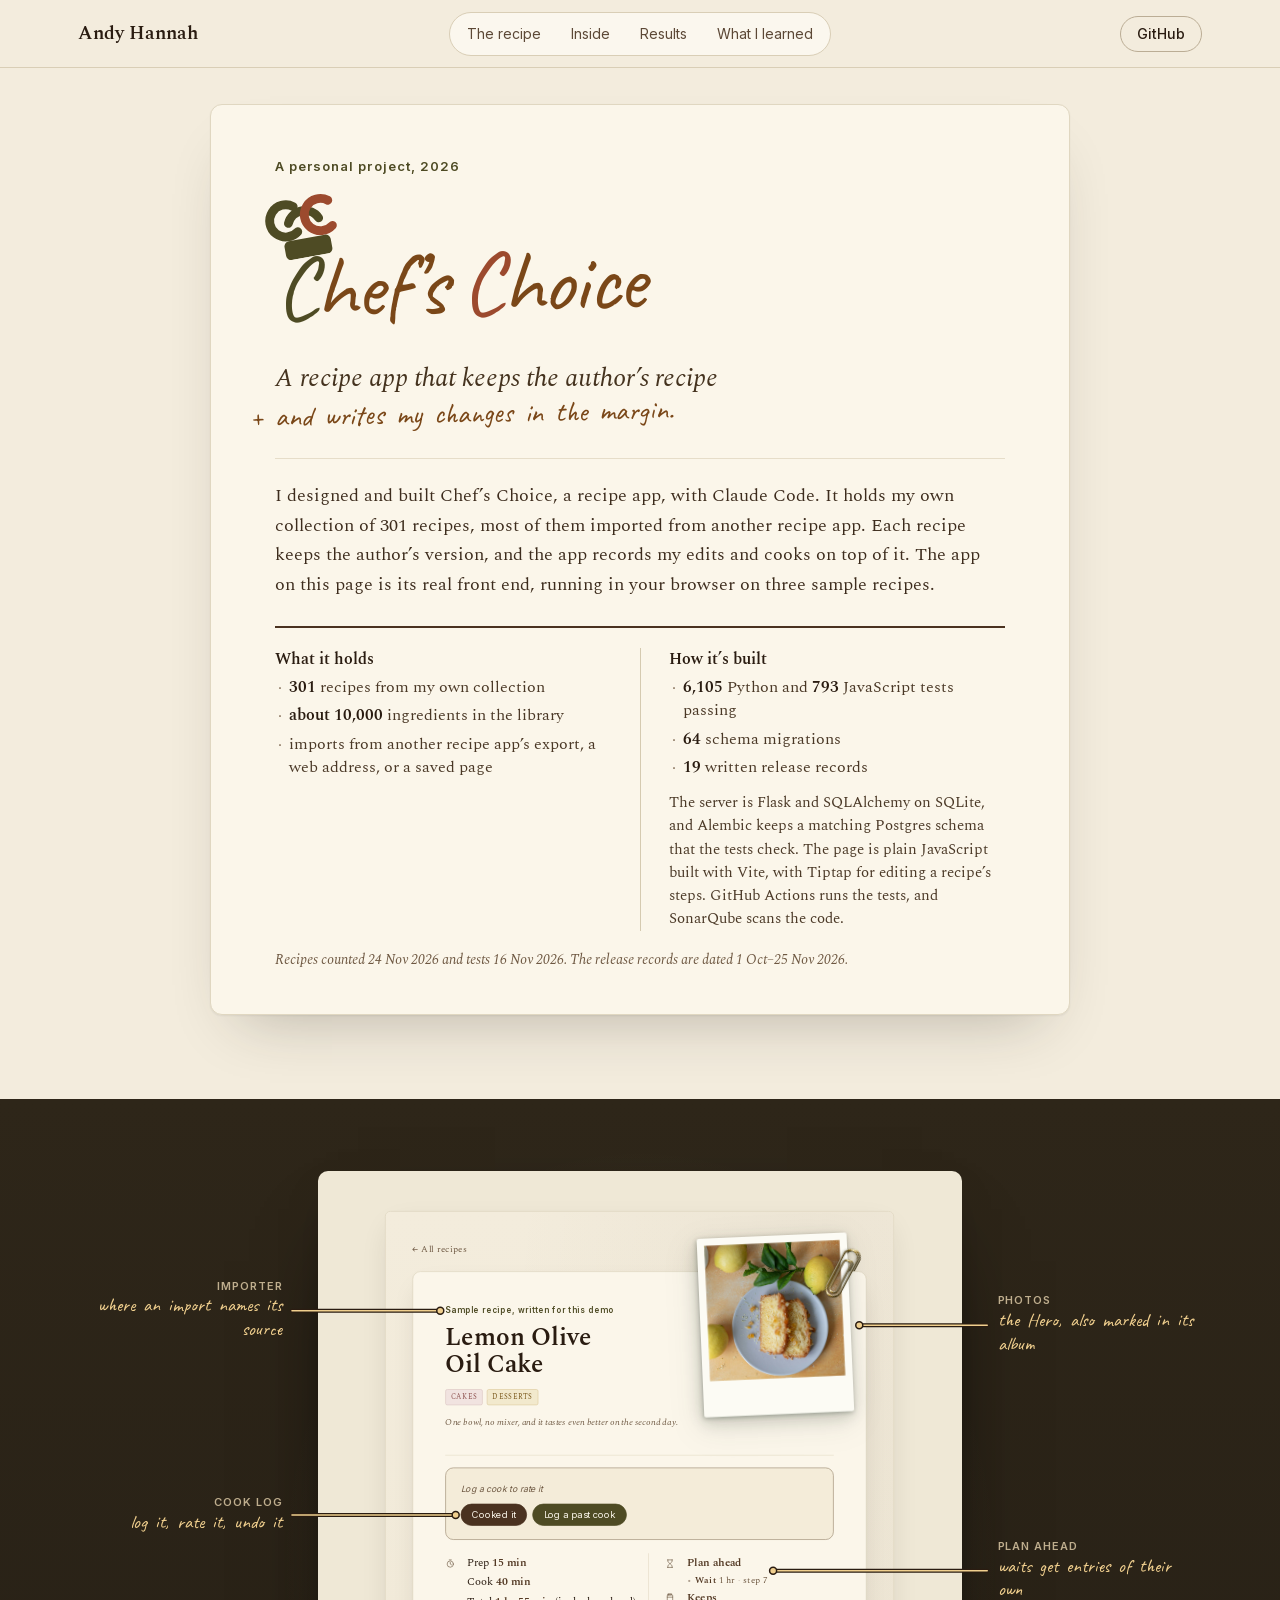
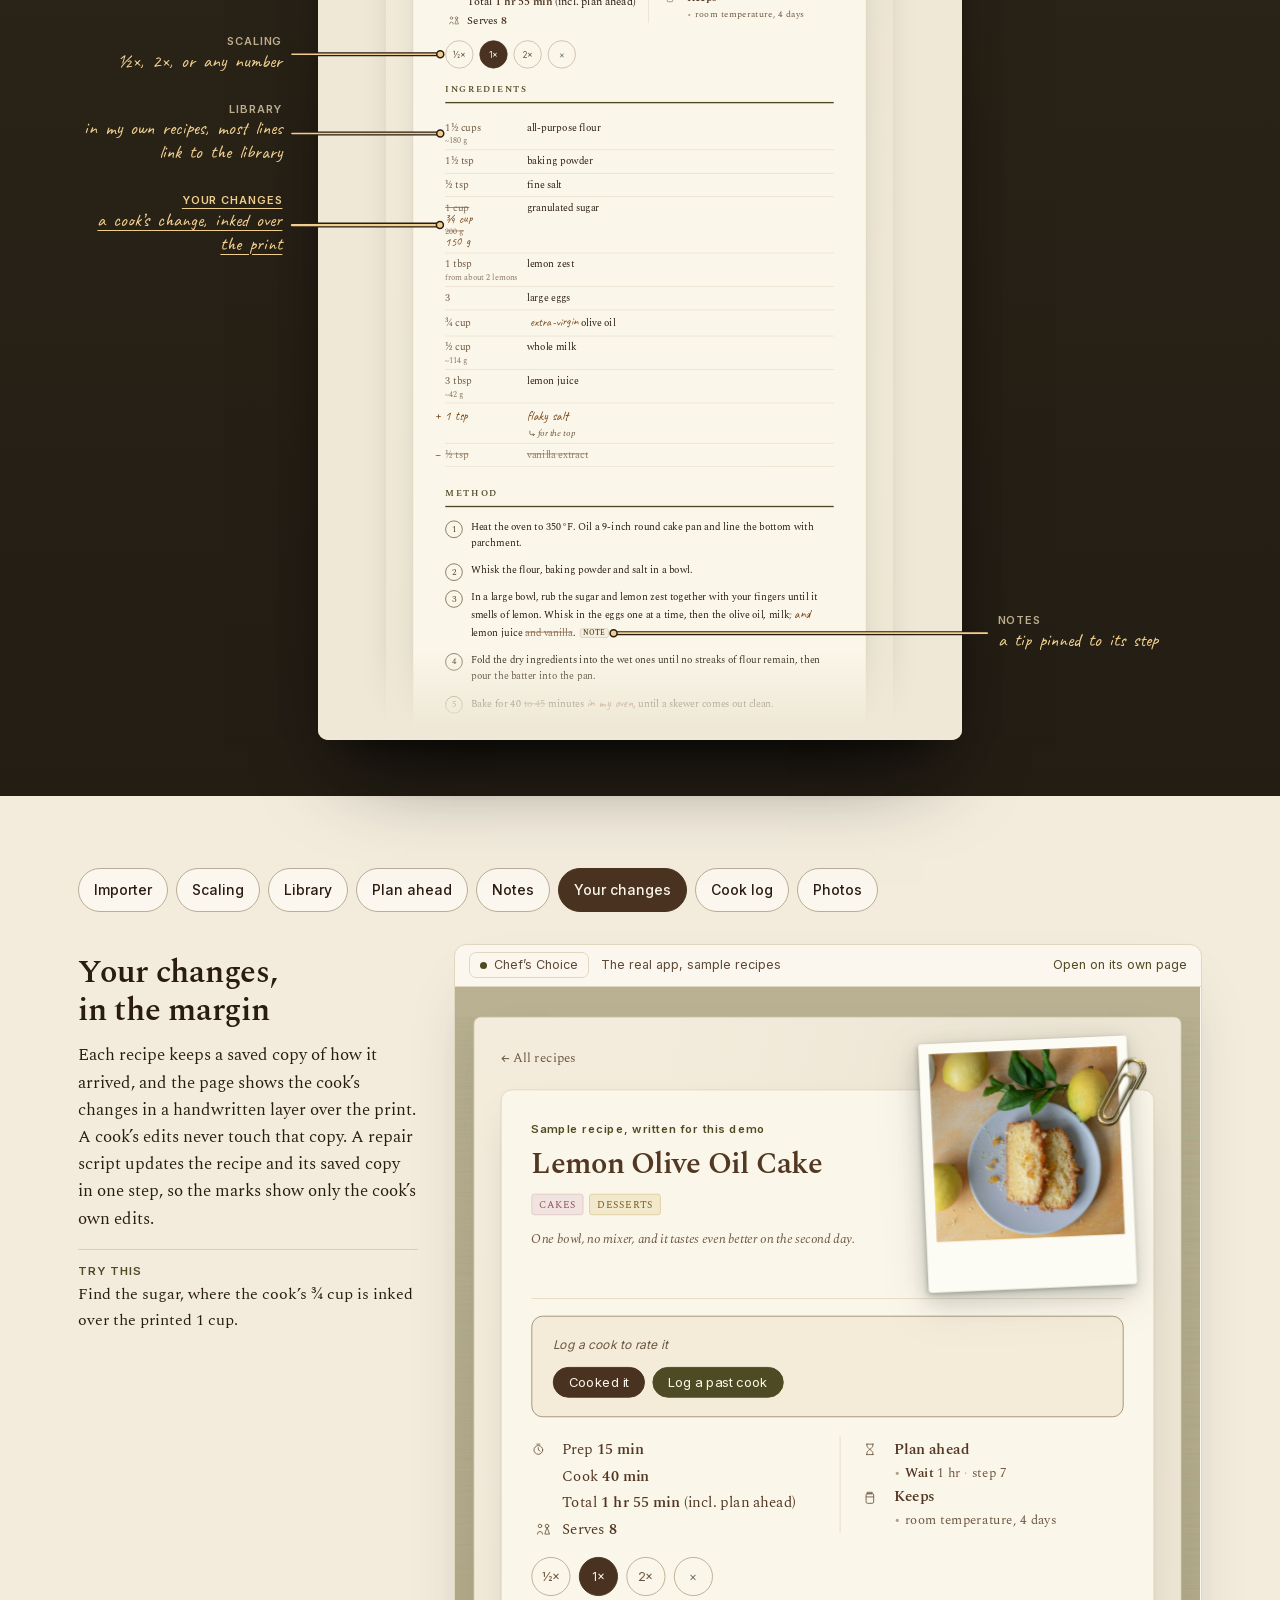
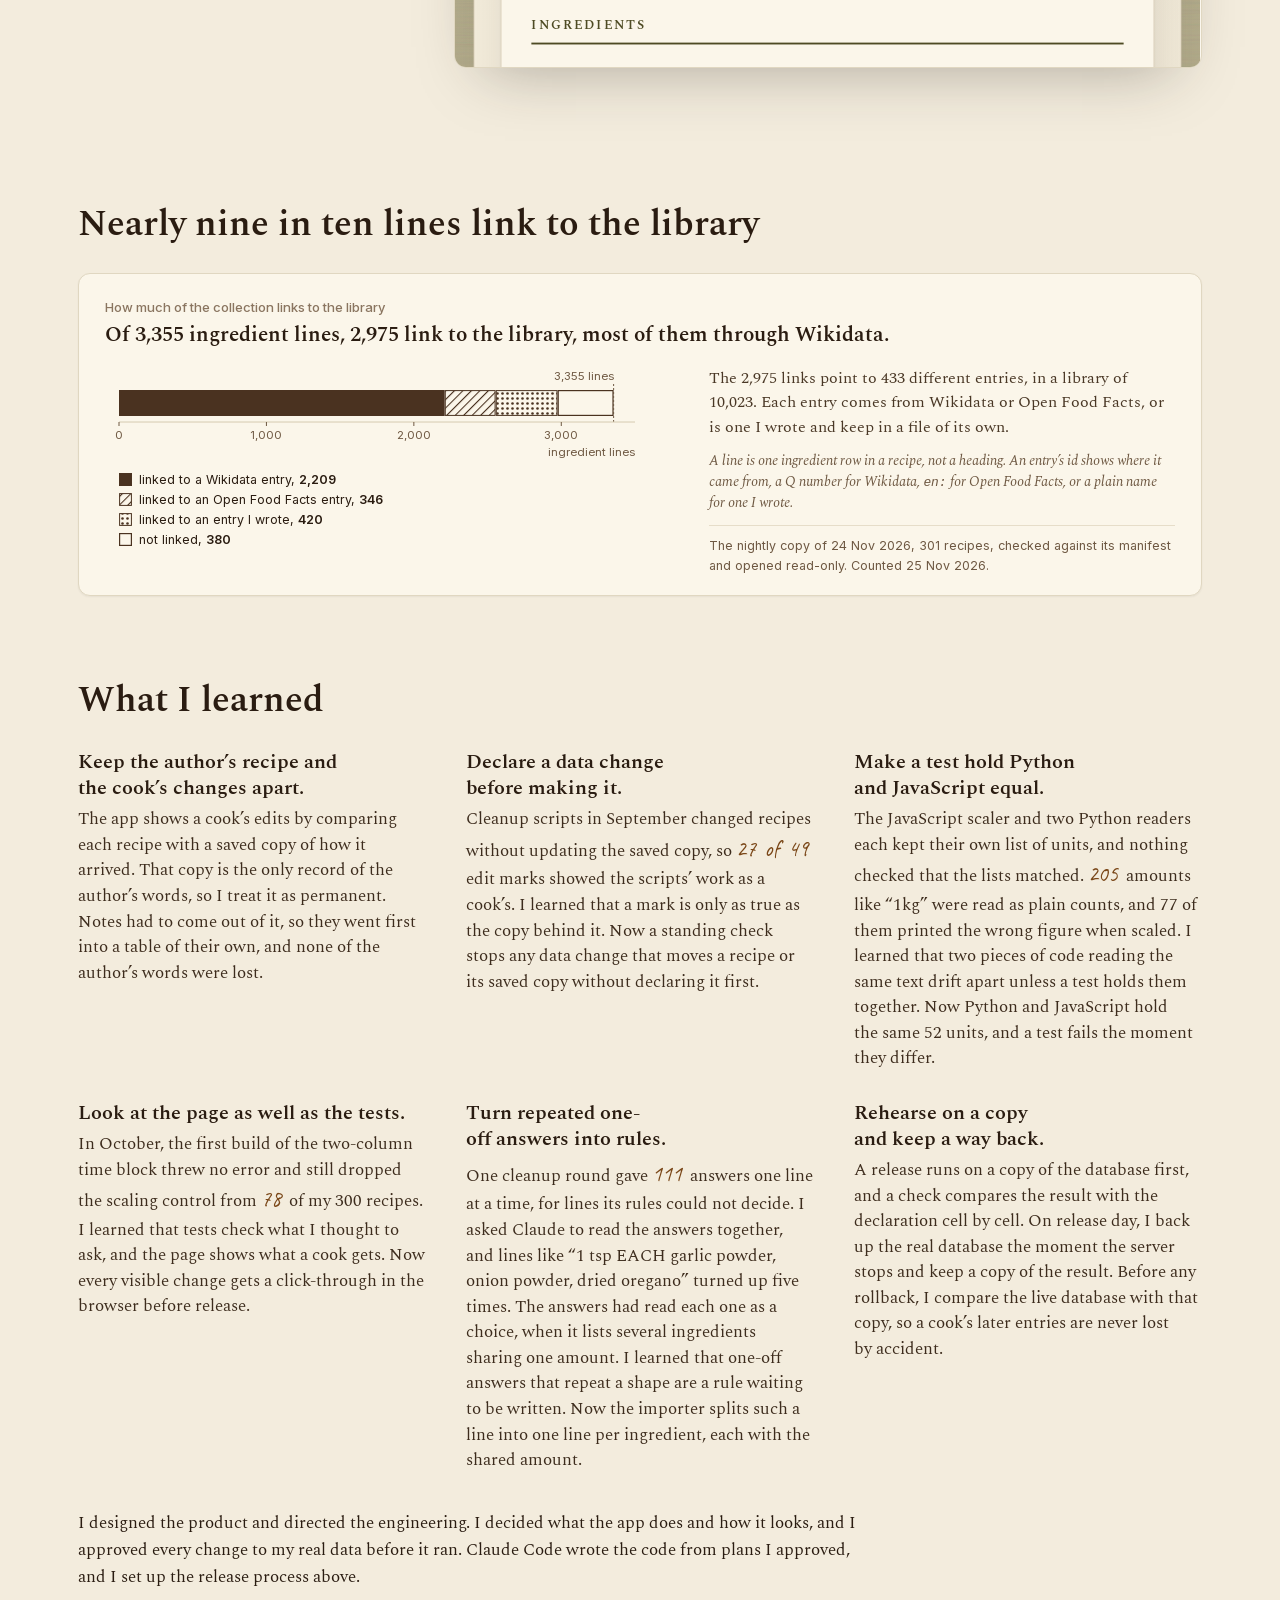
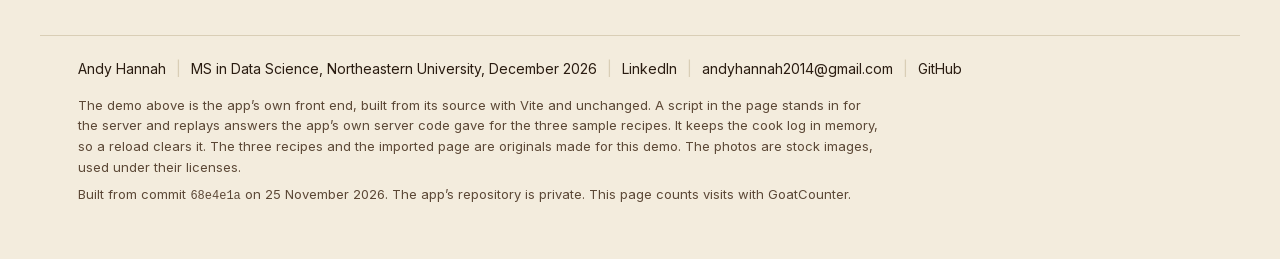
==== commit c3b3b942: "Add GoatCounter visit counts, built from 68e4e1a" ====
--- a/index.html
+++ b/index.html
@@ -8,6 +8,23 @@
 <link rel="stylesheet" href="demo/assets/index-CjjXLewe.css">
 <link rel="stylesheet" href="demo/fences.css">
 <link rel="stylesheet" href="case-study.css">
+<link rel="canonical" href="https://abh5227.github.io/chefs-choice/">
+<!-- Visit counts, by GoatCounter. The canonical link makes every visit one page, whatever its
+     query says. The referrer is the ?ref= value when the address carries one, and the page the
+     visitor came from otherwise. GoatCounter skips local addresses and frames, so neither a
+     preview nor the demo's frame is counted. -->
+<script>
+window.goatcounter = {
+  referrer: function () {
+    try {
+      var ref = new URL(location.href).searchParams.get("ref");
+      if (ref) return ref;
+    } catch (e) { /* no URL here */ }
+    return document.referrer;
+  }
+};
+</script>
+<script data-goatcounter="https://datum-evidence.goatcounter.com/count" async src="https://gc.zgo.at/count.js"></script>
 </head>
 <!-- Every class this page adds starts with cs-. The app's stylesheet is loaded too, for the logo,
      the drawing and the fonts, and a class the page shares with it takes the app's rules as well:
@@ -25,7 +42,7 @@
       <a href="#results">Results</a>
       <a href="#learned">What I learned</a>
     </nav>
-    <a class="cs-gh" href="https://github.com/abh5227">GitHub</a>
+    <a class="cs-gh" href="https://github.com/abh5227" data-goatcounter-click="link-github" data-goatcounter-title="GitHub, header">GitHub</a>
   </header>
 
   <main>
@@ -76,7 +93,7 @@
     <svg class="clip back" viewBox="0 0 34 86" aria-hidden="true"><g transform="translate(0.5,0.8)" opacity="0.45"><rect x="6" y="5" width="22" height="76" rx="11" fill="none" stroke="#2e2206" stroke-width="2.6" stroke-linejoin="round"></rect><rect x="11" y="22" width="12" height="53" rx="6" fill="none" stroke="#2e2206" stroke-width="2.6" stroke-linejoin="round"></rect></g><g><rect x="6" y="5" width="22" height="76" rx="11" fill="none" stroke="url(#cs-brassA)" stroke-width="2.4" stroke-linejoin="round"></rect><rect x="11" y="22" width="12" height="53" rx="6" fill="none" stroke="url(#cs-brassA)" stroke-width="2.4" stroke-linejoin="round"></rect></g><g transform="translate(-0.5,-0.8)" opacity="0.92"><rect x="6" y="5" width="22" height="76" rx="11" fill="none" stroke="#fffdf2" stroke-width="0.85" stroke-linejoin="round"></rect><rect x="11" y="22" width="12" height="53" rx="6" fill="none" stroke="#fffdf2" stroke-width="0.85" stroke-linejoin="round"></rect></g></svg>
     <div class="edge-contact"></div>
     <figure class="polaroid-wrap"><span class="polaroid">
-      <img class="photo" src="demo/images/cooks/60352161f31048bdb522a16dc170209b.jpg" alt="Lemon Olive Oil Cake" loading="lazy" data-album-open="" role="button" tabindex="0" onerror="this.closest('.recipe-stage').classList.add('no-photo'); this.closest('.dish-photo').remove();">
+      <img class="photo" src="demo/images/cooks/d2f2dcc700d246689d58b6149cd77137.jpg" alt="Lemon Olive Oil Cake" loading="lazy" data-album-open="" role="button" tabindex="0" onerror="this.closest('.recipe-stage').classList.add('no-photo'); this.closest('.dish-photo').remove();">
       
       <span class="strip"></span>
     </span></figure>
@@ -152,14 +169,14 @@
   <section class="cs-inside" id="inside" tabindex="-1" aria-labelledby="inside-h">
     <h2 class="cs-vh" id="inside-h">Inside the app</h2>
     <div class="cs-chips" role="group" aria-label="Features">
-      <button type="button" class="cs-chip" data-go="importer" aria-pressed="false">Importer</button>
-      <button type="button" class="cs-chip" data-go="scaling" aria-pressed="false">Scaling</button>
-      <button type="button" class="cs-chip" data-go="library" aria-pressed="false">Library</button>
-      <button type="button" class="cs-chip" data-go="waits" aria-pressed="false">Plan ahead</button>
-      <button type="button" class="cs-chip" data-go="notes" aria-pressed="false">Notes</button>
-      <button type="button" class="cs-chip" data-go="edits" aria-pressed="false">Your changes</button>
-      <button type="button" class="cs-chip" data-go="cooklog" aria-pressed="false">Cook log</button>
-      <button type="button" class="cs-chip" data-go="photos" aria-pressed="false">Photos</button>
+      <button type="button" class="cs-chip" data-go="importer" aria-pressed="false" data-goatcounter-click="feature-importer" data-goatcounter-title="Importer tab">Importer</button>
+      <button type="button" class="cs-chip" data-go="scaling" aria-pressed="false" data-goatcounter-click="feature-scaling" data-goatcounter-title="Scaling tab">Scaling</button>
+      <button type="button" class="cs-chip" data-go="library" aria-pressed="false" data-goatcounter-click="feature-library" data-goatcounter-title="Library tab">Library</button>
+      <button type="button" class="cs-chip" data-go="waits" aria-pressed="false" data-goatcounter-click="feature-waits" data-goatcounter-title="Plan ahead tab">Plan ahead</button>
+      <button type="button" class="cs-chip" data-go="notes" aria-pressed="false" data-goatcounter-click="feature-notes" data-goatcounter-title="Notes tab">Notes</button>
+      <button type="button" class="cs-chip" data-go="edits" aria-pressed="false" data-goatcounter-click="feature-edits" data-goatcounter-title="Your changes tab">Your changes</button>
+      <button type="button" class="cs-chip" data-go="cooklog" aria-pressed="false" data-goatcounter-click="feature-cooklog" data-goatcounter-title="Cook log tab">Cook log</button>
+      <button type="button" class="cs-chip" data-go="photos" aria-pressed="false" data-goatcounter-click="feature-photos" data-goatcounter-title="Photos tab">Photos</button>
     </div>
     <div class="cs-inside-grid">
       <div class="cs-cap">
@@ -205,7 +222,7 @@
       </div>
       <div class="cs-view">
         <div class="cs-sc cs-aw" data-show="app" hidden>
-          <div class="cs-aw-bar"><span class="cs-aw-chip"><i></i>Chef&rsquo;s Choice</span><span class="cs-aw-note">The real app, sample recipes</span><a class="cs-aw-open" href="demo/index.html" data-open="frame">Open on its own page</a></div>
+          <div class="cs-aw-bar"><span class="cs-aw-chip"><i></i>Chef&rsquo;s Choice</span><span class="cs-aw-note">The real app, sample recipes</span><a class="cs-aw-open" href="demo/index.html" data-open="frame" data-goatcounter-click="open-demo" data-goatcounter-title="Demo on its own page">Open on its own page</a></div>
           <div class="cs-aw-fit" data-cs-app><iframe class="cs-aw-frame" title="Chef's Choice, running on three sample recipes"></iframe></div>
         </div>
         <p class="cs-sc cs-aw-phone" data-show="app" hidden><a href="demo/index.html" data-open="phone">Open the app at this feature</a></p>
@@ -305,9 +322,9 @@
   </main>
 
   <footer class="cs-foot">
-    <p class="cs-frow"><span>Andy Hannah</span><span class="cs-fbar" aria-hidden="true">|</span><span>MS in Data Science, Northeastern University, December 2026</span><span class="cs-fbar" aria-hidden="true">|</span><a href="https://www.linkedin.com/in/andy-hannah/">LinkedIn</a><span class="cs-fbar" aria-hidden="true">|</span><a href="mailto:andyhannah2014@gmail.com">andyhannah2014@gmail.com</a><span class="cs-fbar" aria-hidden="true">|</span><a href="https://github.com/abh5227">GitHub</a></p>
+    <p class="cs-frow"><span>Andy Hannah</span><span class="cs-fbar" aria-hidden="true">|</span><span>MS in Data Science, Northeastern University, December 2026</span><span class="cs-fbar" aria-hidden="true">|</span><a href="https://www.linkedin.com/in/andy-hannah/" data-goatcounter-click="link-linkedin" data-goatcounter-title="LinkedIn, footer">LinkedIn</a><span class="cs-fbar" aria-hidden="true">|</span><a href="mailto:andyhannah2014@gmail.com" data-goatcounter-click="link-email" data-goatcounter-title="Email, footer">andyhannah2014@gmail.com</a><span class="cs-fbar" aria-hidden="true">|</span><a href="https://github.com/abh5227" data-goatcounter-click="link-github" data-goatcounter-title="GitHub, footer">GitHub</a></p>
     <p>The demo above is the app&rsquo;s own front end, built from its source with Vite and unchanged. A script in the page stands in for the server and replays answers the app&rsquo;s own server code gave for the three sample recipes. It keeps the cook log in memory, so a reload clears it. The three recipes and the imported page are originals made for this demo. The photos are stock images, used under their licenses.</p>
-    <p>Built from commit <code>d5caa9c</code> on 25 November 2026. The app&rsquo;s repository is private.</p>
+    <p>Built from commit <code>68e4e1a</code> on 25 November 2026. The app&rsquo;s repository is private. This page counts visits with GoatCounter.</p>
   </footer>
 </div>
 <script id="cs-slugs" type="application/json">["yogurt-marinated-chicken-with-charred-onions","lemon-olive-oil-cake","a-pot-of-black-beans"]</script>
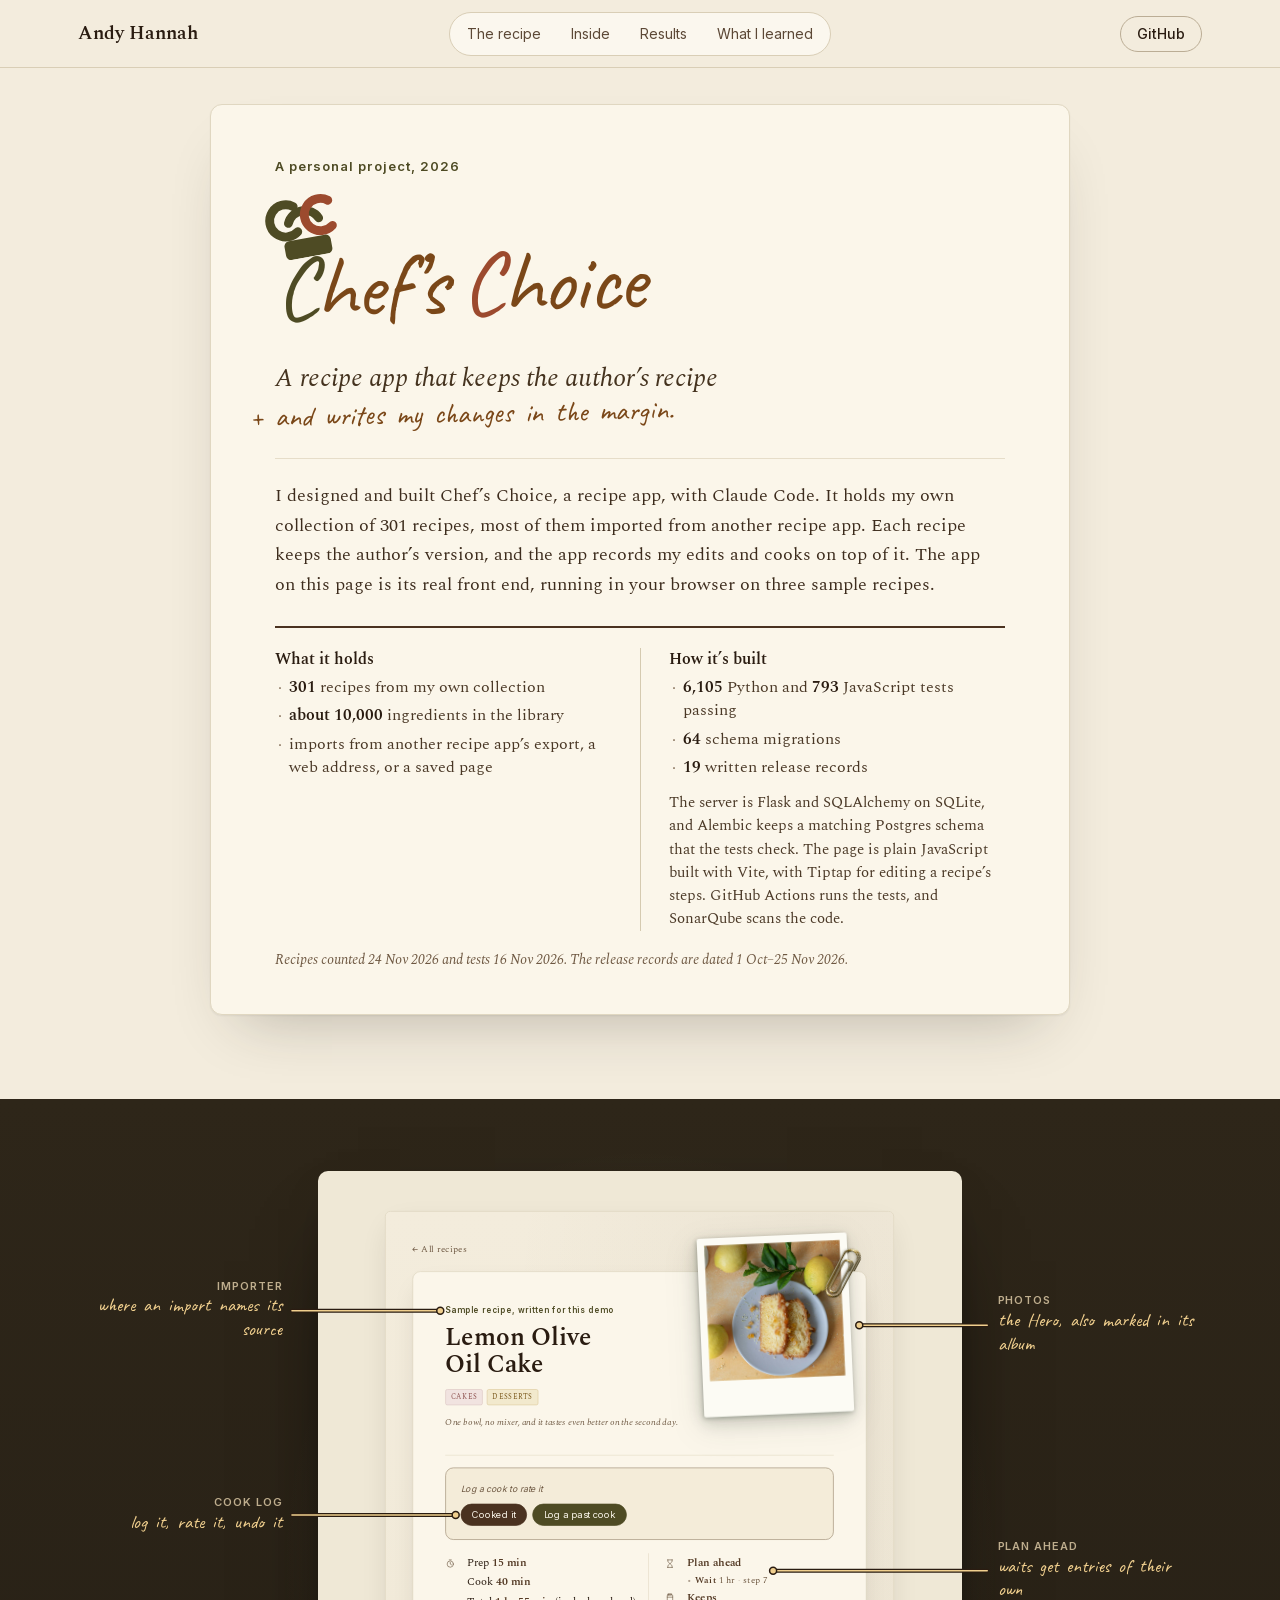
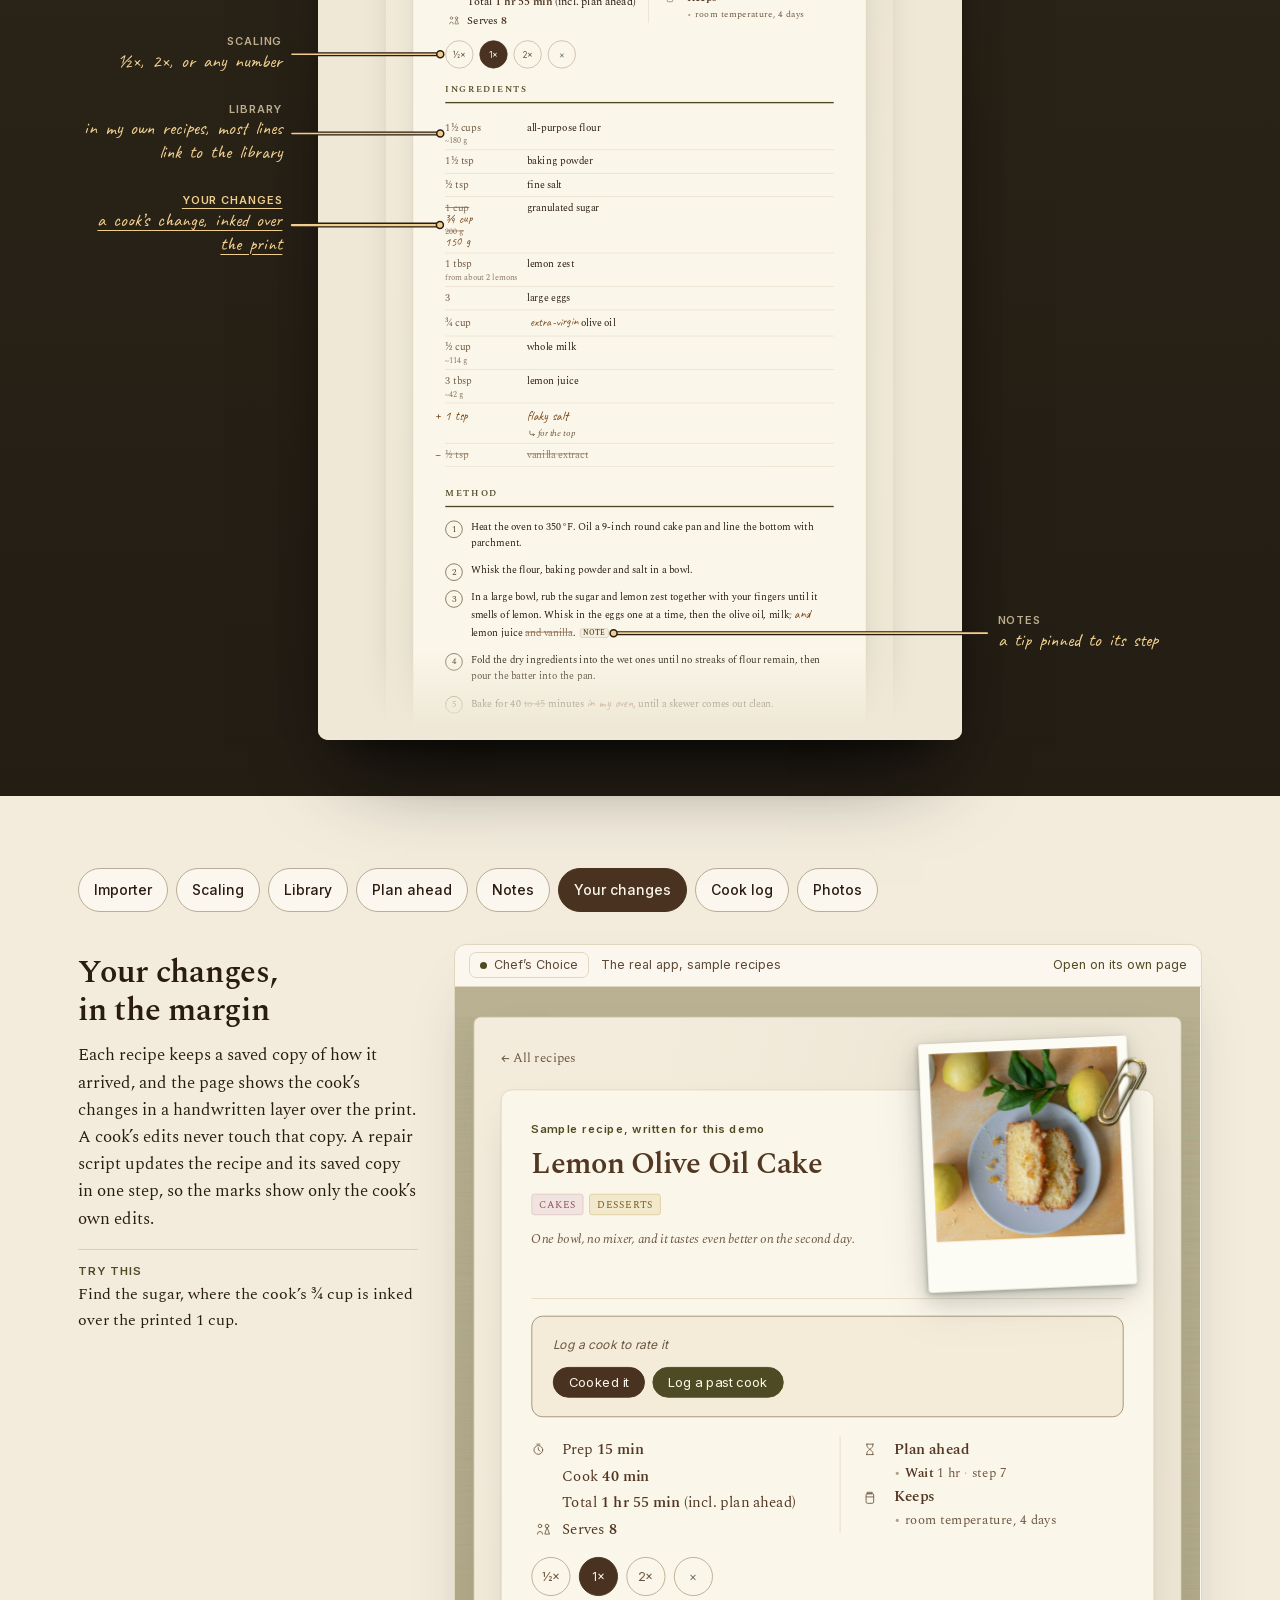
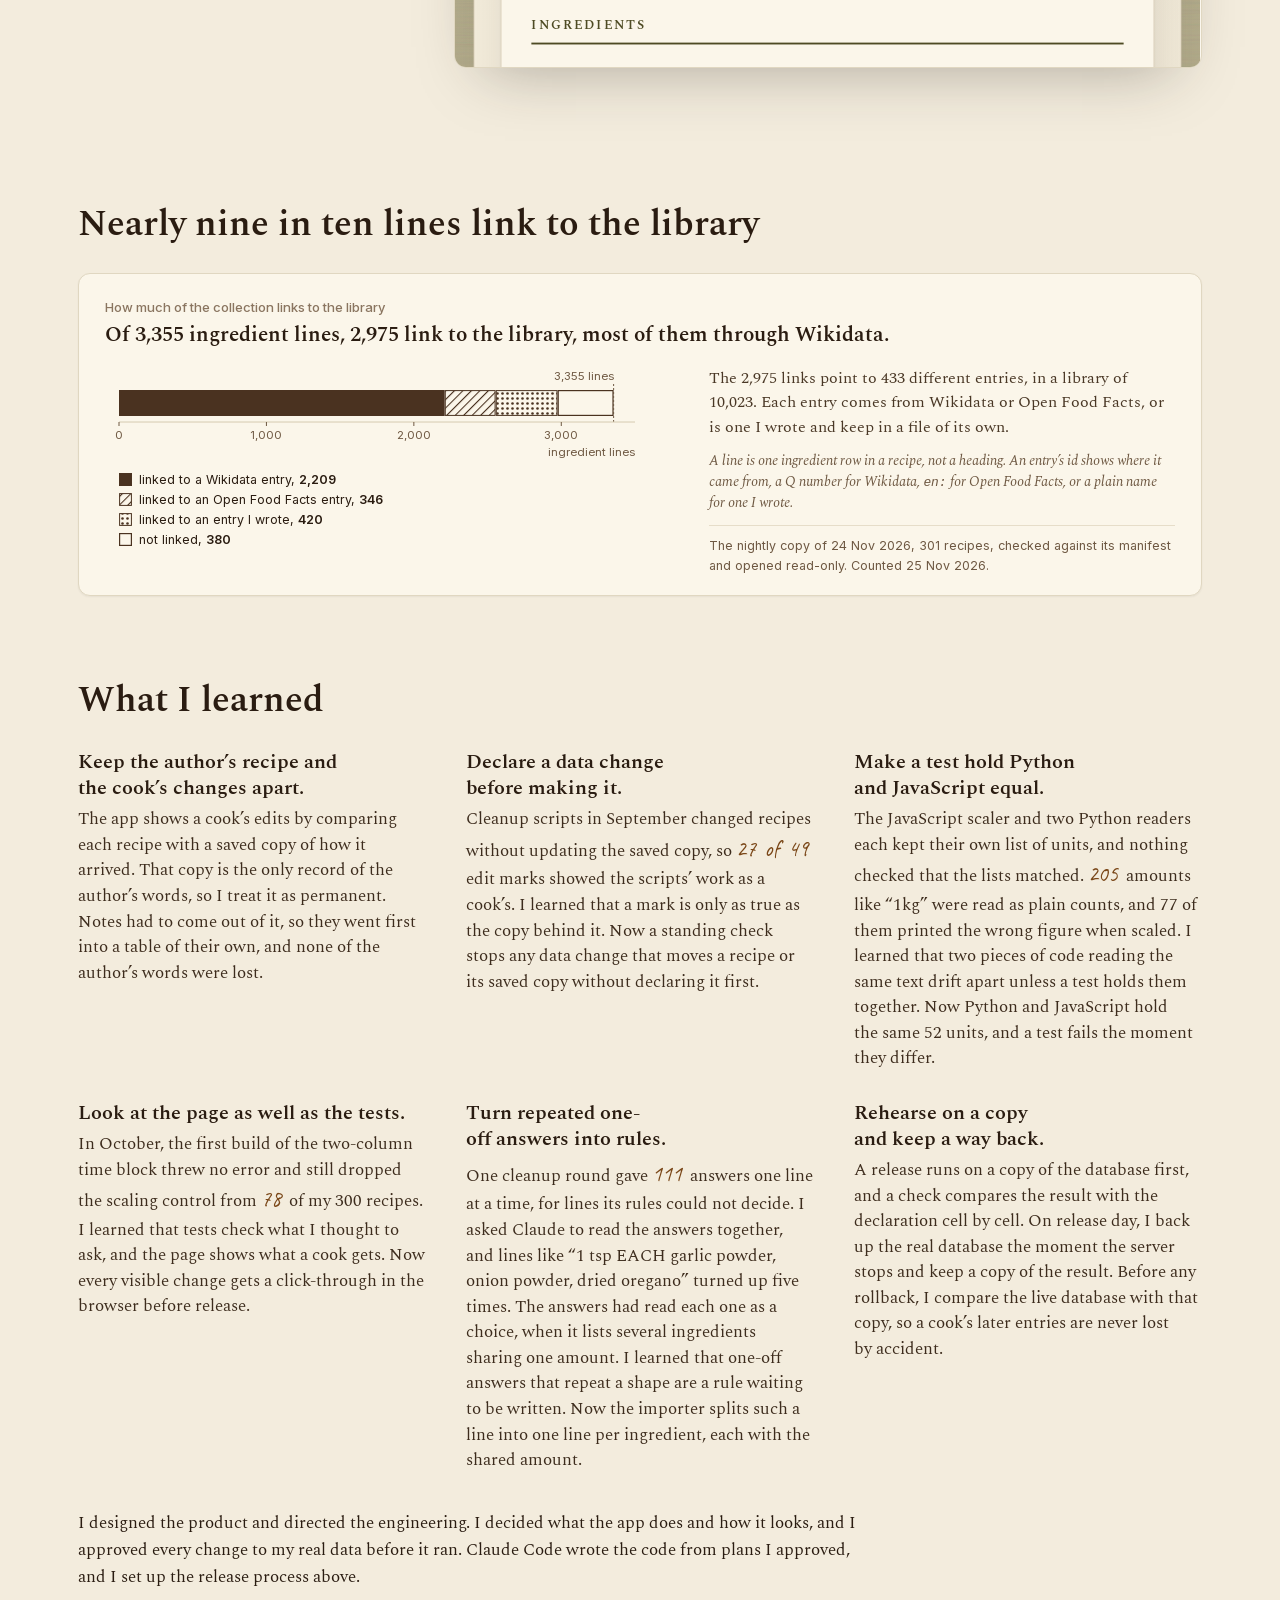
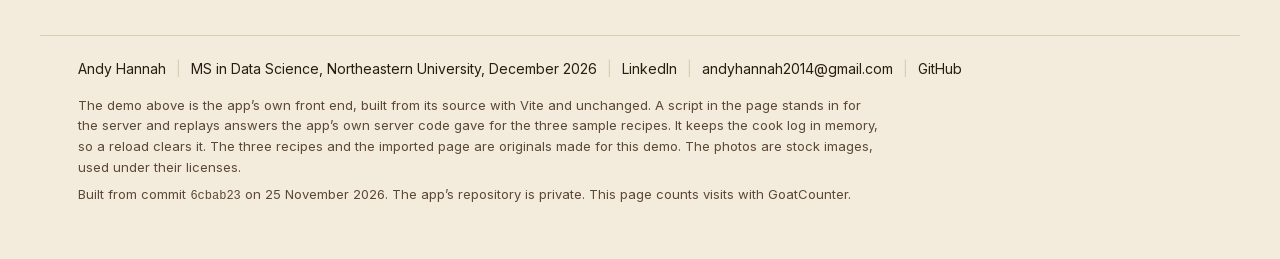
==== commit a8f7d90f: "Add link-preview tags and preview.png, built from 6cbab23" ====
--- a/index.html
+++ b/index.html
@@ -5,6 +5,21 @@
 <meta name="viewport" content="width=device-width, initial-scale=1.0">
 <title>Chef's Choice</title>
 <meta name="description" content="Chef's Choice, a recipe app by Andy Hannah, running on three sample recipes, and what building it taught me.">
+<!-- The link preview, which sites that show one read. The image is preview.png at the site's
+     root, 1200 x 627. -->
+<meta property="og:title" content="Chef's Choice | Live demo">
+<meta property="og:description" content="I designed and built this recipe app with Claude Code. It keeps the author's recipe and writes my changes in the margin. Try the live demo.">
+<meta property="og:image" content="https://abh5227.github.io/chefs-choice/preview.png">
+<meta property="og:image:width" content="1200">
+<meta property="og:image:height" content="627">
+<meta property="og:image:alt" content="The Chef's Choice logo">
+<meta property="og:url" content="https://abh5227.github.io/chefs-choice/">
+<meta property="og:type" content="website">
+<meta name="twitter:card" content="summary_large_image">
+<meta name="twitter:title" content="Chef's Choice | Live demo">
+<meta name="twitter:description" content="I designed and built this recipe app with Claude Code. It keeps the author's recipe and writes my changes in the margin. Try the live demo.">
+<meta name="twitter:image" content="https://abh5227.github.io/chefs-choice/preview.png">
+<meta name="twitter:image:alt" content="The Chef's Choice logo">
 <link rel="stylesheet" href="demo/assets/index-CjjXLewe.css">
 <link rel="stylesheet" href="demo/fences.css">
 <link rel="stylesheet" href="case-study.css">
@@ -93,7 +108,7 @@
     <svg class="clip back" viewBox="0 0 34 86" aria-hidden="true"><g transform="translate(0.5,0.8)" opacity="0.45"><rect x="6" y="5" width="22" height="76" rx="11" fill="none" stroke="#2e2206" stroke-width="2.6" stroke-linejoin="round"></rect><rect x="11" y="22" width="12" height="53" rx="6" fill="none" stroke="#2e2206" stroke-width="2.6" stroke-linejoin="round"></rect></g><g><rect x="6" y="5" width="22" height="76" rx="11" fill="none" stroke="url(#cs-brassA)" stroke-width="2.4" stroke-linejoin="round"></rect><rect x="11" y="22" width="12" height="53" rx="6" fill="none" stroke="url(#cs-brassA)" stroke-width="2.4" stroke-linejoin="round"></rect></g><g transform="translate(-0.5,-0.8)" opacity="0.92"><rect x="6" y="5" width="22" height="76" rx="11" fill="none" stroke="#fffdf2" stroke-width="0.85" stroke-linejoin="round"></rect><rect x="11" y="22" width="12" height="53" rx="6" fill="none" stroke="#fffdf2" stroke-width="0.85" stroke-linejoin="round"></rect></g></svg>
     <div class="edge-contact"></div>
     <figure class="polaroid-wrap"><span class="polaroid">
-      <img class="photo" src="demo/images/cooks/d2f2dcc700d246689d58b6149cd77137.jpg" alt="Lemon Olive Oil Cake" loading="lazy" data-album-open="" role="button" tabindex="0" onerror="this.closest('.recipe-stage').classList.add('no-photo'); this.closest('.dish-photo').remove();">
+      <img class="photo" src="demo/images/cooks/f25bba8451bc4917abc454a8df3acc66.jpg" alt="Lemon Olive Oil Cake" loading="lazy" data-album-open="" role="button" tabindex="0" onerror="this.closest('.recipe-stage').classList.add('no-photo'); this.closest('.dish-photo').remove();">
       
       <span class="strip"></span>
     </span></figure>
@@ -324,7 +339,7 @@
   <footer class="cs-foot">
     <p class="cs-frow"><span>Andy Hannah</span><span class="cs-fbar" aria-hidden="true">|</span><span>MS in Data Science, Northeastern University, December 2026</span><span class="cs-fbar" aria-hidden="true">|</span><a href="https://www.linkedin.com/in/andy-hannah/" data-goatcounter-click="link-linkedin" data-goatcounter-title="LinkedIn, footer">LinkedIn</a><span class="cs-fbar" aria-hidden="true">|</span><a href="mailto:andyhannah2014@gmail.com" data-goatcounter-click="link-email" data-goatcounter-title="Email, footer">andyhannah2014@gmail.com</a><span class="cs-fbar" aria-hidden="true">|</span><a href="https://github.com/abh5227" data-goatcounter-click="link-github" data-goatcounter-title="GitHub, footer">GitHub</a></p>
     <p>The demo above is the app&rsquo;s own front end, built from its source with Vite and unchanged. A script in the page stands in for the server and replays answers the app&rsquo;s own server code gave for the three sample recipes. It keeps the cook log in memory, so a reload clears it. The three recipes and the imported page are originals made for this demo. The photos are stock images, used under their licenses.</p>
-    <p>Built from commit <code>68e4e1a</code> on 25 November 2026. The app&rsquo;s repository is private. This page counts visits with GoatCounter.</p>
+    <p>Built from commit <code>6cbab23</code> on 25 November 2026. The app&rsquo;s repository is private. This page counts visits with GoatCounter.</p>
   </footer>
 </div>
 <script id="cs-slugs" type="application/json">["yogurt-marinated-chicken-with-charred-onions","lemon-olive-oil-cake","a-pot-of-black-beans"]</script>
